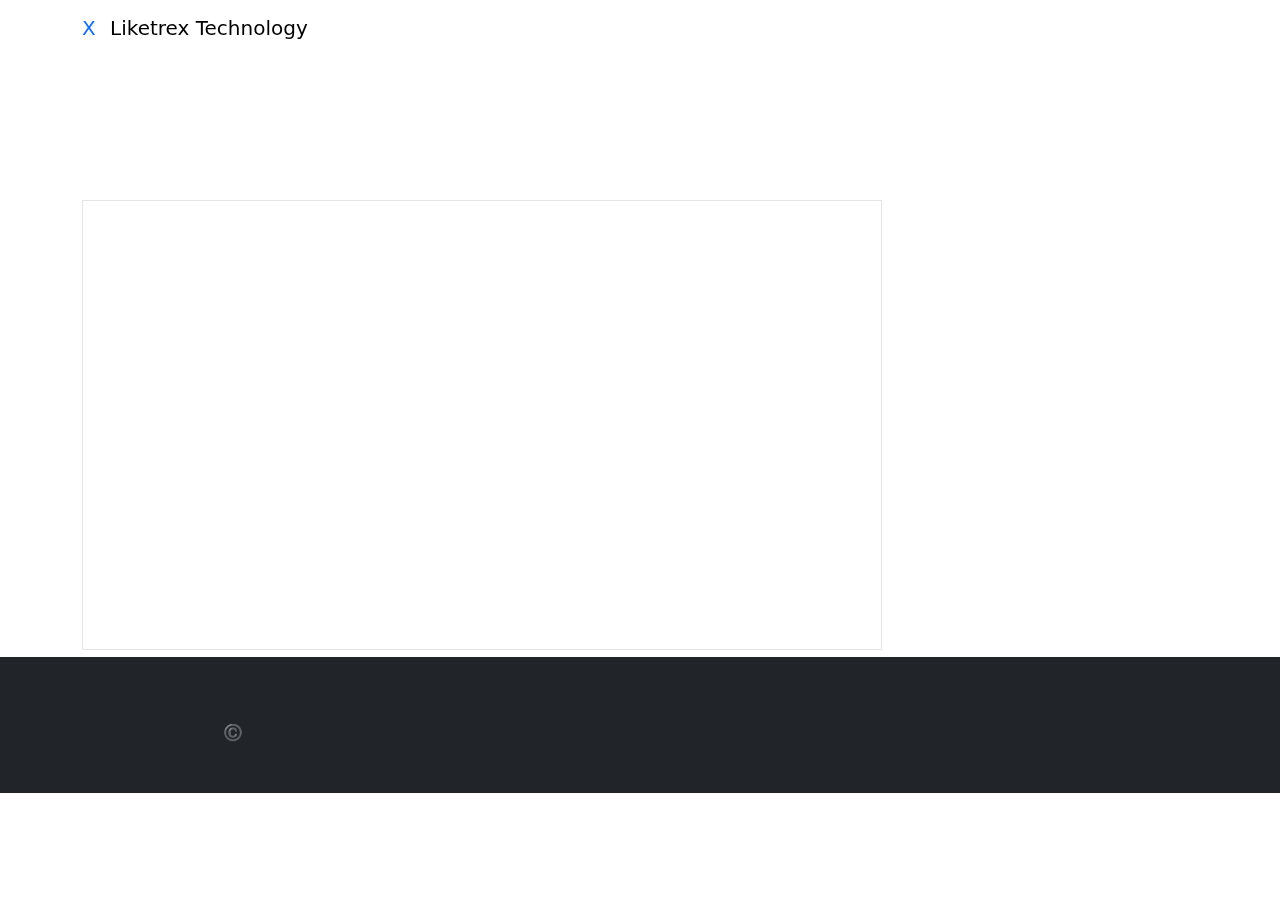
==== index.html @ d522cb22 "navbar update" ====
<!DOCTYPE html>
<html lang="en">
  <head>
    <meta charset="utf-8">
    <meta name="viewport" content="width=device-width, initial-scale=1">
    <title>Liketrex Technology</title>
    <meta name="keywords" content="website-design-development, website development, website design, corporate, services, creative agency, e-commerce , saas, product landing, software, web studio, creative">
    <meta name="author" content="Liketrex Technology">

    <meta property="og:site_name" content="liketrex.com" />
    <meta property="og:title" content="Liketrex Technology"/>
    <meta property="og:url" content="https://liketrex.com"/>
    <meta property="og:image" content="https://liketrex.com/assets/img/liketrex-logo.png" />
    <meta property="og:image:type" content="image/png" />
    <meta property="og:image:width" content="768" />
    <meta property="og:image:height" content="416" />
    <link rel="icon" type="image/png" href="https://liketrex.com/img/logo.png" />
    <link rel="apple-touch-icon" href="https://liketrex.com/img/apple-touch-icon.png" />
    <link rel="stylesheet" type="text/css" media="screen" href="https://liketrex.com/css/styles.css" />    

    <!-- Favicon and Touch Icons-->
    <link rel="icon" type="image/png" href="https://liketrex.com/assets/favicon/favicon.png">
    <link rel="apple-touch-icon" href="https://liketrex.com/assets/favicon/favicon.png">
    <link rel="manifest" href="https://liketrex.com/assets/favicon/site.webmanifest">
    <link rel="mask-icon" color="#6366f1" href="https://liketrex.com/assets/favicon/safari-pinned-tab.svg">
    <meta name="msapplication-TileColor" content="#080032">
    <meta name="msapplication-config" content="https://liketrex.com/assets/favicon/browserconfig.xml">
    <meta name="theme-color" content="white">

  
    <!-- Import Google Font-->
    <link rel="preconnect" href="https://fonts.googleapis.com">
    <link rel="preconnect" href="https://fonts.gstatic.com" crossorigin>
    <link href="https://fonts.googleapis.com/css2?family=Inter:wght@400;500;600;700&amp;display=swap" rel="stylesheet" id="google-font">

    <!-- Main Theme Styles + Bootstrap-->
    <link href="https://cdn.jsdelivr.net/npm/bootstrap@5.2.3/dist/css/bootstrap.min.css" rel="stylesheet">
    <link rel="stylesheet" media="screen" href="https://liketrex.com/assets/css/theme.min.css">
    <!-- Customizer generated styles-->
    <style id="customizer-styles">

    :root
    {
      --ar-primary:#a100ff;
      --ar-primary-rgb:161,0,255;
      --ar-link-color:#a100ff;
      --ar-link-hover-color:#8800e6;
      --ar-warning:#edcb50;
      --ar-warning-rgb:#edcb50;
      --ar-warning-rgb:237,203,80;
      --ar-info:#3f7fca;
      --ar-info-rgb:#3f7fca;
      --ar-info-rgb:63,127,202;
      --ar-success:#3fca90;
      --ar-success-rgb:#3fca90;
      --ar-success-rgb:63,202,144;
      --ar-danger:#ed5050;
      --ar-danger-rgb:#ed5050;
      --ar-danger-rgb:237,80,80;
      --ar-body-font-family:'Inter',sans-serif;
      --ar-root-font-size:1rem;
      --ar-border-width:1px;
      --ar-border-radius:1rem;
      --ar-border-radius-sm:calc(var(--ar-border-radius)*.75);--ar-link-color:#a100ff;
      --ar-link-hover-color:#8800e6;
    }  
    .btn-primary
    {
      --ar-btn-bg:#a100ff;
      --ar-btn-border-color:#a100ff;
      --ar-btn-hover-bg:#8800e6;
      --ar-btn-hover-border-color:#8800e6;
      --ar-btn-active-bg:#8800e6;
      --ar-btn-active-border-color:#8800e6;
      --ar-btn-disabled-bg:#a100ff;
      --ar-btn-disabled-border-color:#a100ff;
    }

    .btn-warning
    {
      --ar-btn-bg:#edcb50;
      --ar-btn-border-color:#edcb50;
      --ar-btn-hover-bg:#d4b237;
      --ar-btn-hover-border-color:#d4b237;
      --ar-btn-active-bg:#d4b237;
      --ar-btn-active-border-color:#d4b237;
      --ar-btn-disabled-bg:#edcb50;
      --ar-btn-disabled-border-color:#edcb50;
    }
    .btn-info
    {
      --ar-btn-bg:#3f7fca;
      --ar-btn-border-color:#3f7fca;
      --ar-btn-hover-bg:#2666b1;
      --ar-btn-hover-border-color:#2666b1;
      --ar-btn-active-bg:#2666b1;
      --ar-btn-active-border-color:#2666b1;
      --ar-btn-disabled-bg:#3f7fca;
      --ar-btn-disabled-border-color:#3f7fca;
    }
    .btn-success
    {
      --ar-btn-bg:#3fca90;
      --ar-btn-border-color:#3fca90;
      --ar-btn-hover-bg:#26b177;
      --ar-btn-hover-border-color:#26b177;
      --ar-btn-active-bg:#26b177;
      --ar-btn-active-border-color:#26b177;
      --ar-btn-disabled-bg:#3fca90;
      --ar-btn-disabled-border-color:#3fca90;
    }


    .btn-danger
    {
      --ar-btn-bg:#ed5050;
      --ar-btn-border-color:#ed5050;
      --ar-btn-hover-bg:#d43737;
      --ar-btn-hover-border-color:#d43737;
      --ar-btn-active-bg:#d43737;
      --ar-btn-active-border-color:#d43737;
      --ar-btn-disabled-bg:#ed5050;
      --ar-btn-disabled-border-color:#ed5050;
    }
    .btn-outline-primary
    {
      --ar-btn-color:#a100ff;
      --ar-btn-border-color:#a100ff;
      --ar-btn-hover-bg:#a100ff;
      --ar-btn-hover-border-color:#a100ff;
      --ar-btn-active-bg:#a100ff;
      --ar-btn-active-border-color:#a100ff;
      --ar-btn-disabled-color:#a100ff;
      --ar-btn-disabled-border-color:#a100ff;
    }
    .btn-outline-warning
    {
      --ar-btn-color:#edcb50;
      --ar-btn-border-color:#edcb50;
      --ar-btn-hover-bg:#edcb50;
      --ar-btn-hover-border-color:#edcb50;
      --ar-btn-active-bg:#edcb50;
      --ar-btn-active-border-color:#edcb50;
      --ar-btn-disabled-color:#edcb50;
      --ar-btn-disabled-border-color:#edcb50;
    }
    .btn-outline-info
    {
      --ar-btn-color:#3f7fca;
      --ar-btn-border-color:#3f7fca;
      --ar-btn-hover-bg:#3f7fca;
      --ar-btn-hover-border-color:#3f7fca;
      --ar-btn-active-bg:#3f7fca;
      --ar-btn-active-border-color:#3f7fca;
      --ar-btn-disabled-color:#3f7fca;
      --ar-btn-disabled-border-color:#3f7fca;
    }
    .btn-outline-success
    {
      --ar-btn-color:#3fca90;
      --ar-btn-border-color:#3fca90;
      --ar-btn-hover-bg:#3fca90;
      --ar-btn-hover-border-color:#3fca90;
      --ar-btn-active-bg:#3fca90;
      --ar-btn-active-border-color:#3fca90;
      --ar-btn-disabled-color:#3fca90;
      --ar-btn-disabled-border-color:#3fca90;
    }

    .btn-outline-danger
    {
      --ar-btn-color:#ed5050;
      --ar-btn-border-color:#ed5050;
      --ar-btn-hover-bg:#ed5050;
      --ar-btn-hover-border-color:#ed5050;
      --ar-btn-active-bg:#ed5050;
      --ar-btn-active-border-color:#ed5050;
      --ar-btn-disabled-color:#ed5050;
      --ar-btn-disabled-border-color:#ed5050;
    }
    </style>

  </head>
  <!-- Body-->
  <body>

    <!-- Page wrapper-->
    <main class="page-wrapper">

      <div class="dark-mode">
        <header class="navbar navbar-expand-lg fixed-top">
          <div class="container">
            <a class="navbar-brand pe-sm-3" href="index.html">
                <span class="text-primary flex-shrink-0 me-2">X</span>
                Liketrex Technology
            </a>
          </div>
        </header>
      </div>      
      
      <!-- Page content-->

      <div class="container py5 mt5" style="margin-top: 200px;">
        <iframe style="border: 1px solid rgba(0, 0, 0, 0.1);" width="800" height="450" src="https://www.figma.com/embed?embed_host=share&url=https%3A%2F%2Fwww.figma.com%2Ffile%2FRNbE9apetJg0AbYhZcKrbW%2FMAGO-International-Exim-(1.1.0)%3Fnode-id%3D3455%253A1838%26t%3D2bCQvGOQ6f0reX3l-1" allowfullscreen>
        </iframe>
      </div>





    </main>

    <!-- Footer-->
    <footer class="footer bg-dark position-relative py-4 py-md-5">
      <div class="d-none d-dark-mode-block position-absolute top-0 start-0 w-100 h-100" style="background-color: rgba(255,255,255, .02);"></div>
        <p class="fs-sm pt-3 pb-2 pb-lg-0 mb-0">
            <span class="opacity-70">&copy; 2022 All rights reserved. ©️ </span>
            <a class="nav-link d-inline fw-normal p-0" href="https://liketrex.com/" target="_blank" rel="noopener">
                Liketrex Technology
            </a>
        </p>
      </div>
    </footer>


    <!-- <script src="https://cdn.jsdelivr.net/npm/bootstrap@5.2.3/dist/js/bootstrap.bundle.min.js"></script> -->
    <script src="https://liketrex.com/assets/vendor/bootstrap/dist/js/bootstrap.bundle.min.js"></script>

    <!-- Main theme script-->
    <script src="https://liketrex.com/assets/js/theme.min.js"></script>
  </body>
</html>
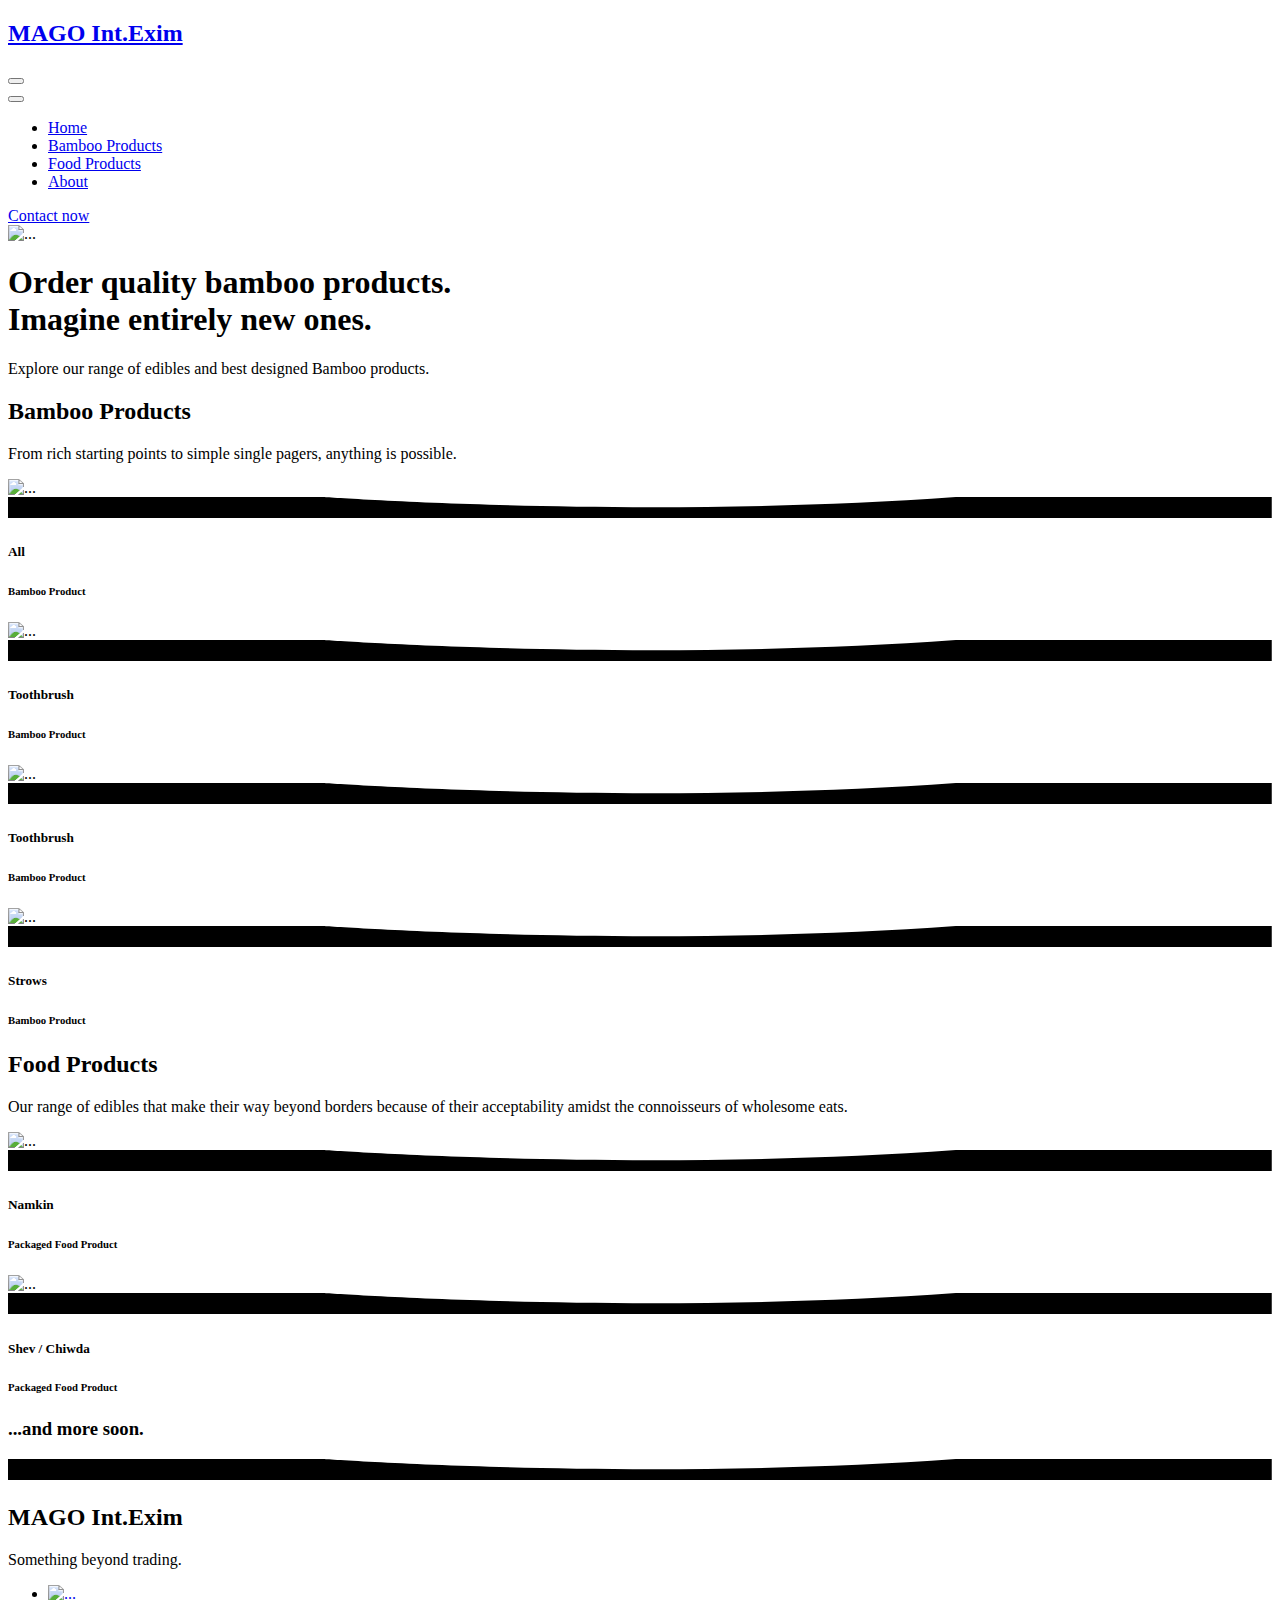
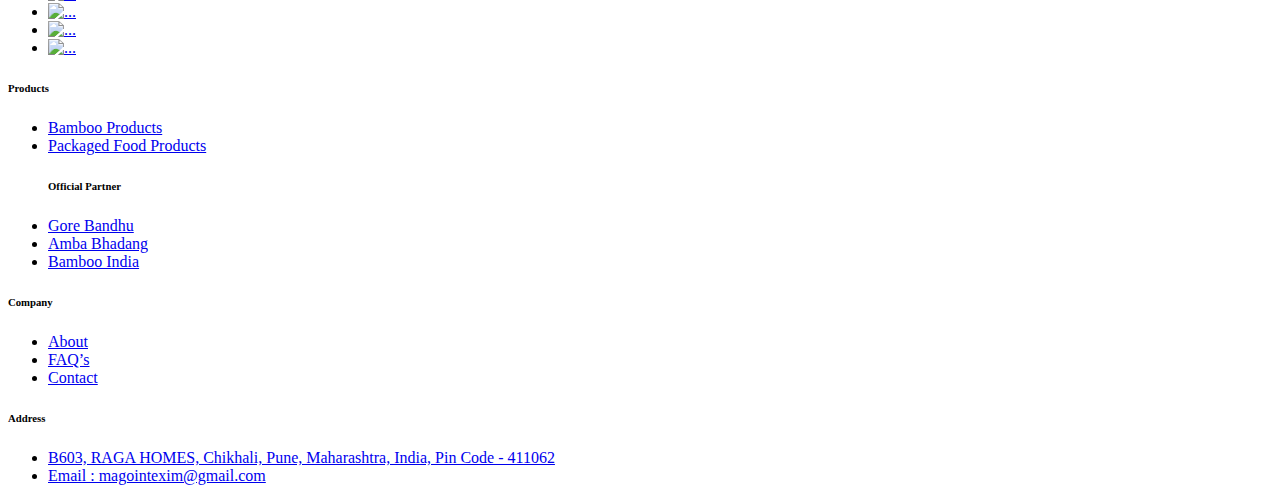
==== commit 4f7993f8: "index update" ====
--- a/index.html
+++ b/index.html
@@ -1,234 +1,337 @@
-
-<!DOCTYPE html>
+<!doctype html>
 <html lang="en">
-  <head>
-    <meta charset="utf-8">
-    <meta name="viewport" content="width=device-width, initial-scale=1">
-    <title>Liketrex Technology</title>
-    <meta name="keywords" content="website-design-development, website development, website design, corporate, services, creative agency, e-commerce , saas, product landing, software, web studio, creative">
-    <meta name="author" content="Liketrex Technology">
-
-    <meta property="og:site_name" content="liketrex.com" />
-    <meta property="og:title" content="Liketrex Technology"/>
-    <meta property="og:url" content="https://liketrex.com"/>
-    <meta property="og:image" content="https://liketrex.com/assets/img/liketrex-logo.png" />
-    <meta property="og:image:type" content="image/png" />
-    <meta property="og:image:width" content="768" />
-    <meta property="og:image:height" content="416" />
-    <link rel="icon" type="image/png" href="https://liketrex.com/img/logo.png" />
-    <link rel="apple-touch-icon" href="https://liketrex.com/img/apple-touch-icon.png" />
-    <link rel="stylesheet" type="text/css" media="screen" href="https://liketrex.com/css/styles.css" />    
-
-    <!-- Favicon and Touch Icons-->
-    <link rel="icon" type="image/png" href="https://liketrex.com/assets/favicon/favicon.png">
-    <link rel="apple-touch-icon" href="https://liketrex.com/assets/favicon/favicon.png">
-    <link rel="manifest" href="https://liketrex.com/assets/favicon/site.webmanifest">
-    <link rel="mask-icon" color="#6366f1" href="https://liketrex.com/assets/favicon/safari-pinned-tab.svg">
-    <meta name="msapplication-TileColor" content="#080032">
-    <meta name="msapplication-config" content="https://liketrex.com/assets/favicon/browserconfig.xml">
-    <meta name="theme-color" content="white">
-
-  
-    <!-- Import Google Font-->
-    <link rel="preconnect" href="https://fonts.googleapis.com">
-    <link rel="preconnect" href="https://fonts.gstatic.com" crossorigin>
-    <link href="https://fonts.googleapis.com/css2?family=Inter:wght@400;500;600;700&amp;display=swap" rel="stylesheet" id="google-font">
-
-    <!-- Main Theme Styles + Bootstrap-->
-    <link href="https://cdn.jsdelivr.net/npm/bootstrap@5.2.3/dist/css/bootstrap.min.css" rel="stylesheet">
-    <link rel="stylesheet" media="screen" href="https://liketrex.com/assets/css/theme.min.css">
-    <!-- Customizer generated styles-->
-    <style id="customizer-styles">
-
-    :root
-    {
-      --ar-primary:#a100ff;
-      --ar-primary-rgb:161,0,255;
-      --ar-link-color:#a100ff;
-      --ar-link-hover-color:#8800e6;
-      --ar-warning:#edcb50;
-      --ar-warning-rgb:#edcb50;
-      --ar-warning-rgb:237,203,80;
-      --ar-info:#3f7fca;
-      --ar-info-rgb:#3f7fca;
-      --ar-info-rgb:63,127,202;
-      --ar-success:#3fca90;
-      --ar-success-rgb:#3fca90;
-      --ar-success-rgb:63,202,144;
-      --ar-danger:#ed5050;
-      --ar-danger-rgb:#ed5050;
-      --ar-danger-rgb:237,80,80;
-      --ar-body-font-family:'Inter',sans-serif;
-      --ar-root-font-size:1rem;
-      --ar-border-width:1px;
-      --ar-border-radius:1rem;
-      --ar-border-radius-sm:calc(var(--ar-border-radius)*.75);--ar-link-color:#a100ff;
-      --ar-link-hover-color:#8800e6;
-    }  
-    .btn-primary
-    {
-      --ar-btn-bg:#a100ff;
-      --ar-btn-border-color:#a100ff;
-      --ar-btn-hover-bg:#8800e6;
-      --ar-btn-hover-border-color:#8800e6;
-      --ar-btn-active-bg:#8800e6;
-      --ar-btn-active-border-color:#8800e6;
-      --ar-btn-disabled-bg:#a100ff;
-      --ar-btn-disabled-border-color:#a100ff;
-    }
-
-    .btn-warning
-    {
-      --ar-btn-bg:#edcb50;
-      --ar-btn-border-color:#edcb50;
-      --ar-btn-hover-bg:#d4b237;
-      --ar-btn-hover-border-color:#d4b237;
-      --ar-btn-active-bg:#d4b237;
-      --ar-btn-active-border-color:#d4b237;
-      --ar-btn-disabled-bg:#edcb50;
-      --ar-btn-disabled-border-color:#edcb50;
-    }
-    .btn-info
-    {
-      --ar-btn-bg:#3f7fca;
-      --ar-btn-border-color:#3f7fca;
-      --ar-btn-hover-bg:#2666b1;
-      --ar-btn-hover-border-color:#2666b1;
-      --ar-btn-active-bg:#2666b1;
-      --ar-btn-active-border-color:#2666b1;
-      --ar-btn-disabled-bg:#3f7fca;
-      --ar-btn-disabled-border-color:#3f7fca;
-    }
-    .btn-success
-    {
-      --ar-btn-bg:#3fca90;
-      --ar-btn-border-color:#3fca90;
-      --ar-btn-hover-bg:#26b177;
-      --ar-btn-hover-border-color:#26b177;
-      --ar-btn-active-bg:#26b177;
-      --ar-btn-active-border-color:#26b177;
-      --ar-btn-disabled-bg:#3fca90;
-      --ar-btn-disabled-border-color:#3fca90;
-    }
-
-
-    .btn-danger
-    {
-      --ar-btn-bg:#ed5050;
-      --ar-btn-border-color:#ed5050;
-      --ar-btn-hover-bg:#d43737;
-      --ar-btn-hover-border-color:#d43737;
-      --ar-btn-active-bg:#d43737;
-      --ar-btn-active-border-color:#d43737;
-      --ar-btn-disabled-bg:#ed5050;
-      --ar-btn-disabled-border-color:#ed5050;
-    }
-    .btn-outline-primary
-    {
-      --ar-btn-color:#a100ff;
-      --ar-btn-border-color:#a100ff;
-      --ar-btn-hover-bg:#a100ff;
-      --ar-btn-hover-border-color:#a100ff;
-      --ar-btn-active-bg:#a100ff;
-      --ar-btn-active-border-color:#a100ff;
-      --ar-btn-disabled-color:#a100ff;
-      --ar-btn-disabled-border-color:#a100ff;
-    }
-    .btn-outline-warning
-    {
-      --ar-btn-color:#edcb50;
-      --ar-btn-border-color:#edcb50;
-      --ar-btn-hover-bg:#edcb50;
-      --ar-btn-hover-border-color:#edcb50;
-      --ar-btn-active-bg:#edcb50;
-      --ar-btn-active-border-color:#edcb50;
-      --ar-btn-disabled-color:#edcb50;
-      --ar-btn-disabled-border-color:#edcb50;
-    }
-    .btn-outline-info
-    {
-      --ar-btn-color:#3f7fca;
-      --ar-btn-border-color:#3f7fca;
-      --ar-btn-hover-bg:#3f7fca;
-      --ar-btn-hover-border-color:#3f7fca;
-      --ar-btn-active-bg:#3f7fca;
-      --ar-btn-active-border-color:#3f7fca;
-      --ar-btn-disabled-color:#3f7fca;
-      --ar-btn-disabled-border-color:#3f7fca;
-    }
-    .btn-outline-success
-    {
-      --ar-btn-color:#3fca90;
-      --ar-btn-border-color:#3fca90;
-      --ar-btn-hover-bg:#3fca90;
-      --ar-btn-hover-border-color:#3fca90;
-      --ar-btn-active-bg:#3fca90;
-      --ar-btn-active-border-color:#3fca90;
-      --ar-btn-disabled-color:#3fca90;
-      --ar-btn-disabled-border-color:#3fca90;
-    }
-
-    .btn-outline-danger
-    {
-      --ar-btn-color:#ed5050;
-      --ar-btn-border-color:#ed5050;
-      --ar-btn-hover-bg:#ed5050;
-      --ar-btn-hover-border-color:#ed5050;
-      --ar-btn-active-bg:#ed5050;
-      --ar-btn-active-border-color:#ed5050;
-      --ar-btn-disabled-color:#ed5050;
-      --ar-btn-disabled-border-color:#ed5050;
-    }
-    </style>
-
+<head>
+    <meta charset="utf-8" />
+    <meta name="viewport" content="width=device-width, initial-scale=1" />
+    <link rel="shortcut icon" href="assets/favicon/favicon.ico" type="image/x-icon" />
+    <link rel="stylesheet" href="../api.mapbox.com/mapbox-gl-js/v0.53.0/mapbox-gl.css" />
+    <link rel="stylesheet" href="assets/css/libs.bundle.css" />
+    <link rel="stylesheet" href="assets/css/theme.bundle.css" />
+    <title>MAGO International Exim</title>
   </head>
-  <!-- Body-->
   <body>
 
-    <!-- Page wrapper-->
-    <main class="page-wrapper">
-
-      <div class="dark-mode">
-        <header class="navbar navbar-expand-lg fixed-top">
-          <div class="container">
-            <a class="navbar-brand pe-sm-3" href="index.html">
-                <span class="text-primary flex-shrink-0 me-2">X</span>
-                Liketrex Technology
-            </a>
-          </div>
-        </header>
-      </div>      
-      
-      <!-- Page content-->
-
-      <div class="container py5 mt5" style="margin-top: 200px;">
-        <iframe style="border: 1px solid rgba(0, 0, 0, 0.1);" width="800" height="450" src="https://www.figma.com/embed?embed_host=share&url=https%3A%2F%2Fwww.figma.com%2Ffile%2FRNbE9apetJg0AbYhZcKrbW%2FMAGO-International-Exim-(1.1.0)%3Fnode-id%3D3455%253A1838%26t%3D2bCQvGOQ6f0reX3l-1" allowfullscreen>
-        </iframe>
+    <nav class="navbar navbar-expand-lg navbar-light bg-white border-bottom">
+      <div class="container-fluid">
+        <a class="navbar-brand" href="index-2.html">
+          <!-- <img src="assets/img/brand.svg" class="navbar-brand-img" alt="..."> -->
+          <h2 class="text-primary fw-bolder">MAGO Int.Exim</h2>
+        </a>
+        <button class="navbar-toggler" type="button" data-bs-toggle="collapse" data-bs-target="#navbarCollapse" aria-controls="navbarCollapse" aria-expanded="false" aria-label="Toggle navigation">
+          <span class="navbar-toggler-icon"></span>
+        </button>
+        <div class="collapse navbar-collapse" id="navbarCollapse">
+          <button class="navbar-toggler" type="button" data-bs-toggle="collapse" data-bs-target="#navbarCollapse" aria-controls="navbarCollapse" aria-expanded="false" aria-label="Toggle navigation">
+            <i class="fe fe-x"></i>
+          </button>
+          <ul class="navbar-nav ms-auto">
+            <li class="nav-item dropdown">
+              <a class="nav-link dropdown-toggle" id="navbarLandings" data-bs-toggle="dropdown" href="#" aria-haspopup="true" aria-expanded="false">
+                Home
+              </a>
+            </li>
+            <li class="nav-item dropdown">
+              <a class="nav-link dropdown-toggle" id="navbarPages" data-bs-toggle="dropdown" href="#" aria-haspopup="true" aria-expanded="false">
+                Bamboo Products
+              </a>
+            </li>
+            <li class="nav-item dropdown">
+              <a class="nav-link dropdown-toggle" id="navbarAccount" data-bs-toggle="dropdown" href="#" aria-haspopup="true" aria-expanded="false">
+                Food Products
+              </a>
+            </li>
+            <li class="nav-item dropdown">
+              <a class="nav-link dropdown-toggle" id="navbarDocumentation" data-bs-toggle="dropdown" href="/about.html" aria-haspopup="true" aria-expanded="false">
+                About
+              </a>
+            </li>
+          </ul>
+          <a class="navbar-btn btn btn-sm btn-primary lift ms-auto" href="#" target="_blank">
+            Contact now
+          </a>
+        </div>
       </div>
-
-
-
-
-
-    </main>
-
-    <!-- Footer-->
-    <footer class="footer bg-dark position-relative py-4 py-md-5">
-      <div class="d-none d-dark-mode-block position-absolute top-0 start-0 w-100 h-100" style="background-color: rgba(255,255,255, .02);"></div>
-        <p class="fs-sm pt-3 pb-2 pb-lg-0 mb-0">
-            <span class="opacity-70">&copy; 2022 All rights reserved. ©️ </span>
-            <a class="nav-link d-inline fw-normal p-0" href="https://liketrex.com/" target="_blank" rel="noopener">
-                Liketrex Technology
-            </a>
-        </p>
+    </nav>
+
+    <!-- WELCOME -->
+    <section class="pt-4 pt-md-11">
+      <div class="container">
+        <div class="row align-items-center">
+          <div class="col-12 col-md-5 order-md-2">
+            <img src="assets/img/eco-friendly.jpg" class="img-fluid mb-6 mb-md-0" alt="...">
+          </div>
+          <div class="col-12 col-md-7 order-md-1">
+            <h1 class="display-4">
+              Order quality bamboo products. <br>
+              <span class="text-primary">Imagine entirely new ones.</span>
+            </h1>
+            <p class="lead text-muted mb-0">
+              Explore our range of edibles and best designed Bamboo products.
+            </p>
+          </div>
+        </div> <!-- / .row -->
+      </div> <!-- / .container -->
+    </section>
+
+    <!-- LANDING PAGES -->
+    <section class="pt-8 pt-md-11">
+      <div class="container">
+        <div class="row">
+          <div class="col-12">
+            <h2 class="mb-1">
+              Bamboo Products
+            </h2>
+            <p class="fs-lg text-muted mb-6 mb-md-8">
+              From rich starting points to simple single pagers, anything is possible.
+            </p>
+          </div>
+        </div>
+
+        <div class="row">
+          <div class="col-12 col-md-6">
+            <div class="card shadow-light-lg lift lift-lg">
+              <img src="assets/img/all-bamboo-products.jpg" alt="..." class="card-img-top">
+              <!-- Shape -->
+              <div class="position-relative">
+                <div class="shape shape-bottom shape-fluid-x text-white">
+                  <svg viewBox="0 0 2880 48" fill="none"><path d="M0 48h2880V0h-720C1442.5 52 720 0 720 0H0v48z" fill="currentColor"/></svg>                
+                </div>
+              </div>
+              <div class="card-body">
+                <h5 class="mb-0 me-auto">All</h5>
+                <h6 class="text-uppercase me-2 mb-0">Bamboo Product</h6>
+              </div>
+            </div>
+          </div>
+          <div class="col-12 col-md-6">
+            <div class="card shadow-light-lg lift lift-lg">
+              <img src="assets/img/toothbrush-1.jpg" alt="..." class="card-img-top">
+              <!-- Shape -->
+              <div class="position-relative">
+                <div class="shape shape-bottom shape-fluid-x text-white">
+                  <svg viewBox="0 0 2880 48" fill="none"><path d="M0 48h2880V0h-720C1442.5 52 720 0 720 0H0v48z" fill="currentColor"/></svg>                
+                </div>
+              </div>
+              <div class="card-body">
+                <h5 class="mb-0 me-auto">Toothbrush</h5>
+                <h6 class="text-uppercase me-2 mb-0">Bamboo Product</h6>
+              </div>
+            </div>
+          </div>
+          <div class="col-12 col-md-6">
+            <div class="card shadow-light-lg lift lift-lg">
+              <img src="assets/img/toothbrush-2.jpg" alt="..." class="card-img-top">
+              <!-- Shape -->
+              <div class="position-relative">
+                <div class="shape shape-bottom shape-fluid-x text-white">
+                  <svg viewBox="0 0 2880 48" fill="none"><path d="M0 48h2880V0h-720C1442.5 52 720 0 720 0H0v48z" fill="currentColor"/></svg>                
+                </div>
+              </div>
+              <div class="card-body">
+                <h5 class="mb-0 me-auto">Toothbrush</h5>
+                <h6 class="text-uppercase me-2 mb-0">Bamboo Product</h6>
+              </div>
+            </div>
+          </div>
+          <div class="col-12 col-md-6">
+            <div class="card shadow-light-lg lift lift-lg">
+              <img src="assets/img/straw.jpg" alt="..." class="card-img-top">
+              <!-- Shape -->
+              <div class="position-relative">
+                <div class="shape shape-bottom shape-fluid-x text-white">
+                  <svg viewBox="0 0 2880 48" fill="none"><path d="M0 48h2880V0h-720C1442.5 52 720 0 720 0H0v48z" fill="currentColor"/></svg>                
+                </div>
+              </div>
+              <div class="card-body">
+                <h5 class="mb-0 me-auto">Strows</h5>
+                <h6 class="text-uppercase me-2 mb-0">Bamboo Product</h6>
+              </div>
+            </div>
+          </div>
+        </div>
+    </section>
+
+    <!-- Food Products -->
+    <section class="pt-8 pt-md-11">
+      <div class="container">
+        <div class="row">
+          <div class="col-12">
+            <h2 class="mb-1">
+              Food Products
+            </h2>
+            <p class="fs-lg text-muted mb-6 mb-md-8">
+              Our range of edibles that make their way beyond borders because of their acceptability amidst the connoisseurs of wholesome eats.
+            </p>
+          </div>
+        </div>
+        <div class="row">
+          <div class="col-12 col-md-6">
+            <div class="card shadow-light-lg lift lift-lg">
+              <img src="assets/img/food-1.jpg" alt="..." class="card-img-top">
+              <!-- Shape -->
+              <div class="position-relative">
+                <div class="shape shape-bottom shape-fluid-x text-white">
+                  <svg viewBox="0 0 2880 48" fill="none"><path d="M0 48h2880V0h-720C1442.5 52 720 0 720 0H0v48z" fill="currentColor"/></svg>                
+                </div>
+              </div>
+              <div class="card-body">
+                <h5 class="mb-0 me-auto">Namkin</h5>
+                <h6 class="text-uppercase me-2 mb-0">Packaged Food Product</h6>
+              </div>
+            </div>
+          </div>
+          <div class="col-12 col-md-6">
+            <div class="card shadow-light-lg lift lift-lg">
+              <img src="assets/img/food-2.jpg" alt="..." class="card-img-top">
+              <!-- Shape -->
+              <div class="position-relative">
+                <div class="shape shape-bottom shape-fluid-x text-white">
+                  <svg viewBox="0 0 2880 48" fill="none"><path d="M0 48h2880V0h-720C1442.5 52 720 0 720 0H0v48z" fill="currentColor"/></svg>                
+                </div>
+              </div>
+              <div class="card-body">
+                <h5 class="mb-0 me-auto">Shev / Chiwda</h5>
+                <h6 class="text-uppercase me-2 mb-0">Packaged Food Product</h6>
+              </div>
+            </div>
+          </div>
+        </div>
+      </div>
+    </section>
+
+
+    <!-- COMING SOON -->
+    <section class="pt-8 pt-md-11 pb-8 pb-md-14">
+      <div class="container">
+        <div class="row justify-content-center">
+          <div class="col-12 col-md-10 col-lg-9 col-xl-8 text-center">
+            <h3>
+              ...and more soon.
+            </h3>
+          </div>
+        </div> <!-- / .row -->
+      </div> <!-- / .container -->
+    </section>
+
+    <!-- CURVE -->
+    <div class="position-relative">
+      <div class="shape shape-bottom shape-fluid-x text-dark">
+        <svg viewBox="0 0 2880 48" fill="none" xmlns="http://www.w3.org/2000/svg"><path d="M0 48h2880V0h-720C1442.5 52 720 0 720 0H0v48z" fill="currentColor"/></svg>      </div>
+    </div>
+
+    <!-- FOOTER -->
+    <footer class="py-8 py-md-11 bg-dark">
+      <div class="container">
+        <div class="row">
+          <div class="col-12 col-md-4 col-lg-3">
+            <!-- <img src="assets/img/brand.svg" alt="..." class="footer-brand img-fluid mb-2"> -->
+            <h2 class="text-primary fw-bolder">MAGO Int.Exim</h2>
+            <p class="text-gray-700 mb-2">
+              Something beyond trading.
+            </p>
+            <ul class="list-unstyled list-inline list-social mb-6 mb-md-0">
+              <li class="list-inline-item list-social-item me-3">
+                <a href="#!" class="text-decoration-none">
+                  <img src="assets/img/icons/social/instagram.svg" class="list-social-icon" alt="...">
+                </a>
+              </li>
+              <li class="list-inline-item list-social-item me-3">
+                <a href="#!" class="text-decoration-none">
+                  <img src="assets/img/icons/social/facebook.svg" class="list-social-icon" alt="...">
+                </a>
+              </li>
+              <li class="list-inline-item list-social-item me-3">
+                <a href="#!" class="text-decoration-none">
+                  <img src="assets/img/icons/social/twitter.svg" class="list-social-icon" alt="...">
+                </a>
+              </li>
+              <li class="list-inline-item list-social-item">
+                <a href="#!" class="text-decoration-none">
+                  <img src="assets/img/icons/social/pinterest.svg" class="list-social-icon" alt="...">
+                </a>
+              </li>
+            </ul>
+          </div>
+          <div class="col-6 col-md-4 col-lg-3">
+            <h6 class="fw-bold text-uppercase text-gray-700">
+              Products
+            </h6>
+            <ul class="list-unstyled text-muted mb-6 mb-md-8 mb-lg-0">
+              <li class="mb-3">
+                <a href="/bamboo-products.html" class="text-reset">
+                  Bamboo Products
+                </a>
+              </li>
+              <li class="mb-3">
+                <a href="/food-products.html" class="text-reset">
+                  Packaged Food Products
+                </a>
+              </li>
+              <h6 class="fw-bold text-uppercase text-gray-700">
+                Official Partner
+              </h6>
+              
+                <li class="mb-3">
+                  <a href="/about.html" class="text-reset">
+                    Gore Bandhu
+                  </a>
+                </li>
+                <li class="mb-3">
+                  <a href="/about.html" class="text-reset">
+                    Amba Bhadang
+                  </a>
+                </li>
+                <li class="mb-3">
+                  <a href="/about.html" class="text-reset">
+                    Bamboo India
+                  </a>
+                </li>
+            </ul>
+          </div>
+          <div class="col-6 col-md-4 offset-md-4 col-lg-2 offset-lg-0">
+            <h6 class="fw-bold text-uppercase text-gray-700">
+              Company
+            </h6>
+            <ul class="list-unstyled text-muted mb-0">
+              <li class="mb-3">
+                <a href="/about.html" class="text-reset">
+                  About
+                </a>
+              </li>
+              <li class="mb-3">
+                <a href="/help-center.html" class="text-reset">
+                  FAQ’s
+                </a>
+              </li>
+              <li class="mb-3">
+                <a href="/contact.html" class="text-reset">
+                  Contact
+                </a>
+              </li>
+            </ul>
+          </div>
+          <div class="col-6 col-md-4 col-lg-4">
+            <h6 class="fw-bold text-uppercase text-gray-700">
+              Address
+            </h6>
+            <ul class="list-unstyled text-muted mb-0">
+              <li class="mb-3">
+                <a href="#!" class="text-reset">
+                  B603, RAGA HOMES, Chikhali, Pune, Maharashtra, India, Pin Code - 411062
+                </a>
+              </li>
+              <li class="mb-3">
+                <a href="#!" class="text-reset">
+                  Email : magointexim@gmail.com
+                </a>
+              </li>
+            </ul>
+          </div>
+        </div>
       </div>
     </footer>
-
-
-    <!-- <script src="https://cdn.jsdelivr.net/npm/bootstrap@5.2.3/dist/js/bootstrap.bundle.min.js"></script> -->
-    <script src="https://liketrex.com/assets/vendor/bootstrap/dist/js/bootstrap.bundle.min.js"></script>
-
-    <!-- Main theme script-->
-    <script src="https://liketrex.com/assets/js/theme.min.js"></script>
+    <script src='../api.mapbox.com/mapbox-gl-js/v0.53.0/mapbox-gl.js'></script>
+    <script src="assets/js/vendor.bundle.js"></script>
+    <script src="assets/js/theme.bundle.js"></script>
   </body>
 </html>
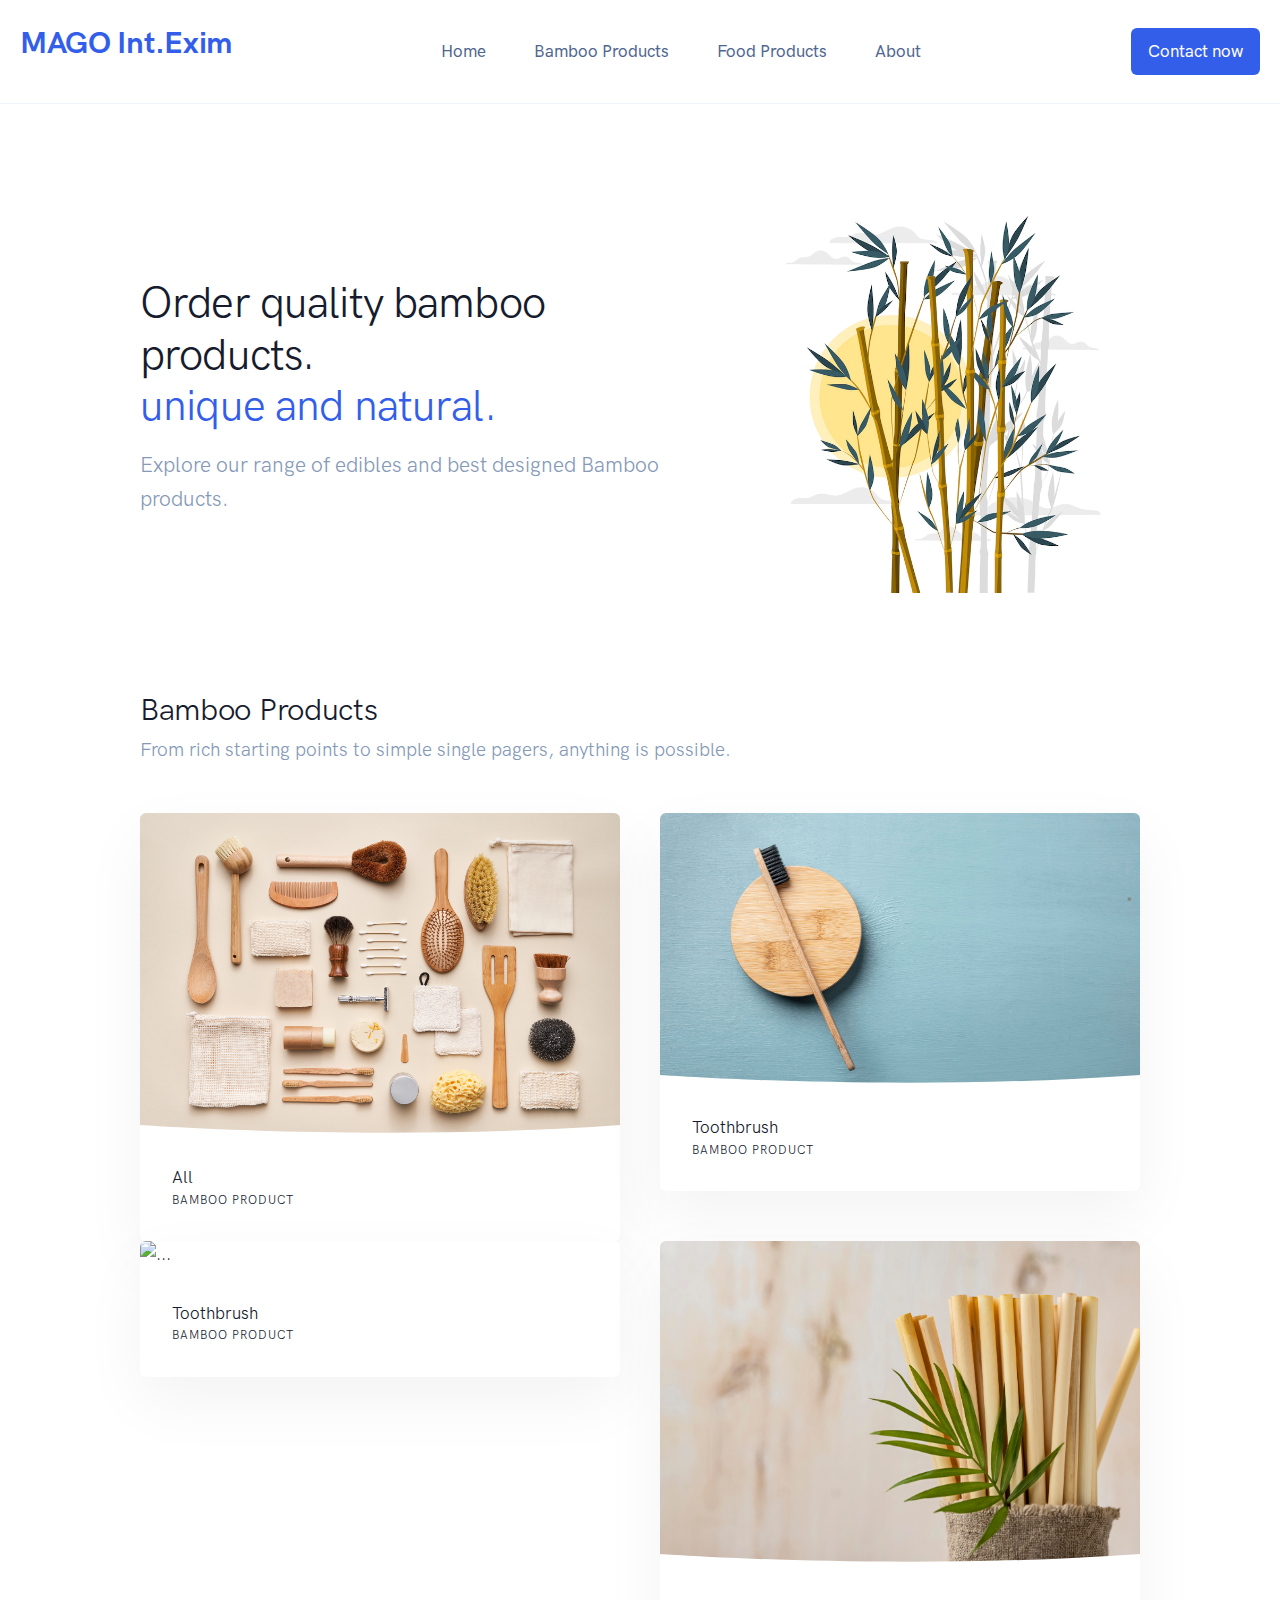
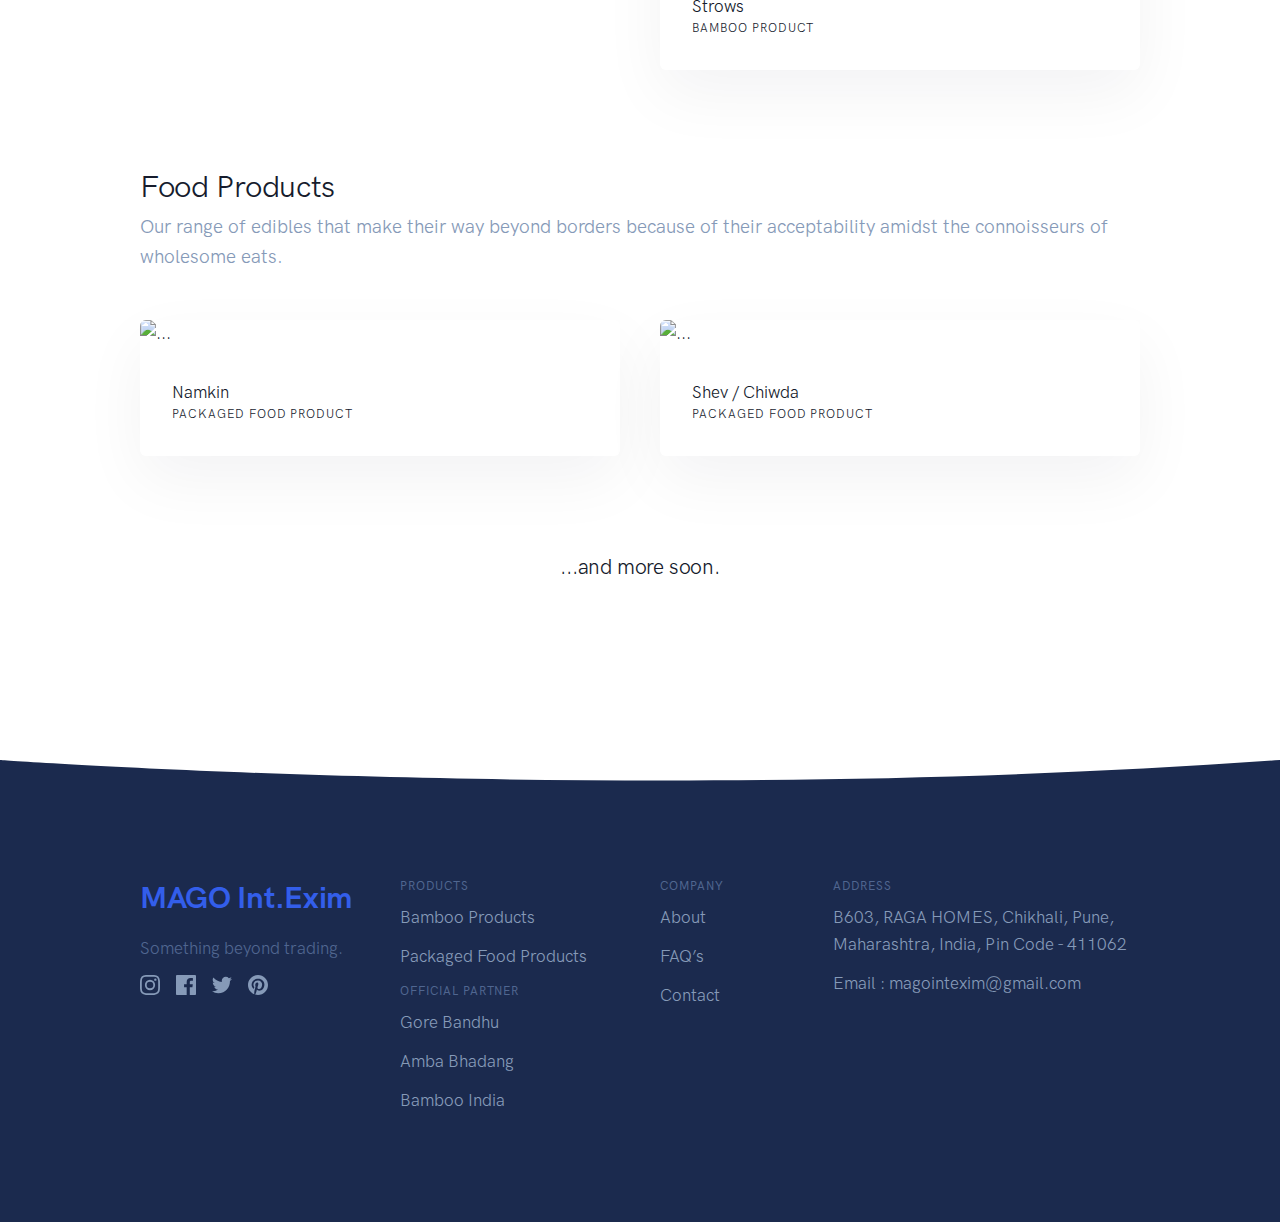
==== commit 37ba74d5: "update" ====
--- a/index.html
+++ b/index.html
@@ -63,7 +63,7 @@
           <div class="col-12 col-md-7 order-md-1">
             <h1 class="display-4">
               Order quality bamboo products. <br>
-              <span class="text-primary">Imagine entirely new ones.</span>
+              <span class="text-primary">unique and natural.</span>
             </h1>
             <p class="lead text-muted mb-0">
               Explore our range of edibles and best designed Bamboo products.
--- a/api.mapbox.com/mapbox-gl-js/v0.53.0/mapbox-gl.css
+++ b/api.mapbox.com/mapbox-gl-js/v0.53.0/mapbox-gl.css
@@ -0,0 +1,537 @@
+.mapboxgl-map {
+    font: 12px/20px 'Helvetica Neue', Arial, Helvetica, sans-serif;
+    overflow: hidden;
+    position: relative;
+    -webkit-tap-highlight-color: rgba(0, 0, 0, 0);
+}
+
+.mapboxgl-map:-webkit-full-screen {
+    width: 100%;
+    height: 100%;
+}
+
+.mapboxgl-canary {
+    background-color: salmon;
+}
+
+.mapboxgl-canvas-container.mapboxgl-interactive,
+.mapboxgl-ctrl-group > button.mapboxgl-ctrl-compass {
+    cursor: -webkit-grab;
+    cursor: -moz-grab;
+    cursor: grab;
+    -moz-user-select: none;
+    -webkit-user-select: none;
+    -ms-user-select: none;
+    user-select: none;
+}
+
+.mapboxgl-canvas-container.mapboxgl-interactive:active,
+.mapboxgl-ctrl-group > button.mapboxgl-ctrl-compass:active {
+    cursor: -webkit-grabbing;
+    cursor: -moz-grabbing;
+    cursor: grabbing;
+}
+
+.mapboxgl-canvas-container.mapboxgl-touch-zoom-rotate,
+.mapboxgl-canvas-container.mapboxgl-touch-zoom-rotate .mapboxgl-canvas {
+    touch-action: pan-x pan-y;
+}
+
+.mapboxgl-canvas-container.mapboxgl-touch-drag-pan,
+.mapboxgl-canvas-container.mapboxgl-touch-drag-pan .mapboxgl-canvas {
+    touch-action: pinch-zoom;
+}
+
+.mapboxgl-canvas-container.mapboxgl-touch-zoom-rotate.mapboxgl-touch-drag-pan,
+.mapboxgl-canvas-container.mapboxgl-touch-zoom-rotate.mapboxgl-touch-drag-pan .mapboxgl-canvas {
+    touch-action: none;
+}
+
+.mapboxgl-ctrl-top-left,
+.mapboxgl-ctrl-top-right,
+.mapboxgl-ctrl-bottom-left,
+.mapboxgl-ctrl-bottom-right { position: absolute; pointer-events: none; z-index: 2; }
+.mapboxgl-ctrl-top-left     { top: 0; left: 0; }
+.mapboxgl-ctrl-top-right    { top: 0; right: 0; }
+.mapboxgl-ctrl-bottom-left  { bottom: 0; left: 0; }
+.mapboxgl-ctrl-bottom-right { right: 0; bottom: 0; }
+
+.mapboxgl-ctrl { clear: both; pointer-events: auto; }
+.mapboxgl-ctrl-top-left .mapboxgl-ctrl     { margin: 10px 0 0 10px; float: left; }
+.mapboxgl-ctrl-top-right .mapboxgl-ctrl    { margin: 10px 10px 0 0; float: right; }
+.mapboxgl-ctrl-bottom-left .mapboxgl-ctrl  { margin: 0 0 10px 10px; float: left; }
+.mapboxgl-ctrl-bottom-right .mapboxgl-ctrl { margin: 0 10px 10px 0; float: right; }
+
+.mapboxgl-ctrl-group {
+    border-radius: 4px;
+    overflow: hidden;
+    background: #fff;
+}
+
+.mapboxgl-ctrl-group:not(:empty) {
+    -moz-box-shadow: 0 0 2px rgba(0, 0, 0, 0.1);
+    -webkit-box-shadow: 0 0 2px rgba(0, 0, 0, 0.1);
+    box-shadow: 0 0 0 2px rgba(0, 0, 0, 0.1);
+}
+
+.mapboxgl-ctrl-group > button {
+    width: 30px;
+    height: 30px;
+    display: block;
+    padding: 0;
+    outline: none;
+    border: 0;
+    box-sizing: border-box;
+    background-color: transparent;
+    cursor: pointer;
+}
+
+.mapboxgl-ctrl-group > button + button {
+    border-top: 1px solid #ddd;
+}
+
+/* https://bugzilla.mozilla.org/show_bug.cgi?id=140562 */
+.mapboxgl-ctrl > button::-moz-focus-inner {
+    border: 0;
+    padding: 0;
+}
+
+.mapboxgl-ctrl > button:hover {
+    background-color: rgba(0, 0, 0, 0.05);
+}
+
+.mapboxgl-ctrl-icon,
+.mapboxgl-ctrl-icon > .mapboxgl-ctrl-compass-arrow {
+    speak: none;
+    -webkit-font-smoothing: antialiased;
+    -moz-osx-font-smoothing: grayscale;
+}
+
+.mapboxgl-ctrl-icon {
+    padding: 5px;
+}
+
+.mapboxgl-ctrl-icon.mapboxgl-ctrl-zoom-out {
+    background-image: url("data:image/svg+xml;charset=utf-8,%3Csvg viewBox='0 0 20 20' xmlns='http://www.w3.org/2000/svg'%3E %3Cpath style='fill:%23333333;' d='m 7,9 c -0.554,0 -1,0.446 -1,1 0,0.554 0.446,1 1,1 l 6,0 c 0.554,0 1,-0.446 1,-1 0,-0.554 -0.446,-1 -1,-1 z'/%3E %3C/svg%3E");
+}
+
+.mapboxgl-ctrl-icon.mapboxgl-ctrl-zoom-in {
+    background-image: url("data:image/svg+xml;charset=utf-8,%3Csvg viewBox='0 0 20 20' xmlns='http://www.w3.org/2000/svg'%3E %3Cpath style='fill:%23333333;' d='M 10 6 C 9.446 6 9 6.4459904 9 7 L 9 9 L 7 9 C 6.446 9 6 9.446 6 10 C 6 10.554 6.446 11 7 11 L 9 11 L 9 13 C 9 13.55401 9.446 14 10 14 C 10.554 14 11 13.55401 11 13 L 11 11 L 13 11 C 13.554 11 14 10.554 14 10 C 14 9.446 13.554 9 13 9 L 11 9 L 11 7 C 11 6.4459904 10.554 6 10 6 z'/%3E %3C/svg%3E");
+}
+
+.mapboxgl-ctrl-icon.mapboxgl-ctrl-geolocate {
+    background-image: url("data:image/svg+xml;charset=utf-8,%3Csvg viewBox='0 0 20 20' xmlns='http://www.w3.org/2000/svg' fill='%23333'%3E %3Cpath d='M10 4C9 4 9 5 9 5L9 5.1A5 5 0 0 0 5.1 9L5 9C5 9 4 9 4 10 4 11 5 11 5 11L5.1 11A5 5 0 0 0 9 14.9L9 15C9 15 9 16 10 16 11 16 11 15 11 15L11 14.9A5 5 0 0 0 14.9 11L15 11C15 11 16 11 16 10 16 9 15 9 15 9L14.9 9A5 5 0 0 0 11 5.1L11 5C11 5 11 4 10 4zM10 6.5A3.5 3.5 0 0 1 13.5 10 3.5 3.5 0 0 1 10 13.5 3.5 3.5 0 0 1 6.5 10 3.5 3.5 0 0 1 10 6.5zM10 8.3A1.8 1.8 0 0 0 8.3 10 1.8 1.8 0 0 0 10 11.8 1.8 1.8 0 0 0 11.8 10 1.8 1.8 0 0 0 10 8.3z'/%3E %3C/svg%3E");
+}
+
+.mapboxgl-ctrl-icon.mapboxgl-ctrl-geolocate:disabled {
+    background-image: url("data:image/svg+xml;charset=utf-8,%3Csvg viewBox='0 0 20 20' xmlns='http://www.w3.org/2000/svg' fill='%23aaa'%3E %3Cpath d='M10 4C9 4 9 5 9 5L9 5.1A5 5 0 0 0 5.1 9L5 9C5 9 4 9 4 10 4 11 5 11 5 11L5.1 11A5 5 0 0 0 9 14.9L9 15C9 15 9 16 10 16 11 16 11 15 11 15L11 14.9A5 5 0 0 0 14.9 11L15 11C15 11 16 11 16 10 16 9 15 9 15 9L14.9 9A5 5 0 0 0 11 5.1L11 5C11 5 11 4 10 4zM10 6.5A3.5 3.5 0 0 1 13.5 10 3.5 3.5 0 0 1 10 13.5 3.5 3.5 0 0 1 6.5 10 3.5 3.5 0 0 1 10 6.5zM10 8.3A1.8 1.8 0 0 0 8.3 10 1.8 1.8 0 0 0 10 11.8 1.8 1.8 0 0 0 11.8 10 1.8 1.8 0 0 0 10 8.3z'/%3E %3C/svg%3E");
+}
+
+.mapboxgl-ctrl-icon.mapboxgl-ctrl-geolocate.mapboxgl-ctrl-geolocate-active {
+    background-image: url("data:image/svg+xml;charset=utf-8,%3Csvg viewBox='0 0 20 20' xmlns='http://www.w3.org/2000/svg' fill='%2333b5e5'%3E %3Cpath d='M10 4C9 4 9 5 9 5L9 5.1A5 5 0 0 0 5.1 9L5 9C5 9 4 9 4 10 4 11 5 11 5 11L5.1 11A5 5 0 0 0 9 14.9L9 15C9 15 9 16 10 16 11 16 11 15 11 15L11 14.9A5 5 0 0 0 14.9 11L15 11C15 11 16 11 16 10 16 9 15 9 15 9L14.9 9A5 5 0 0 0 11 5.1L11 5C11 5 11 4 10 4zM10 6.5A3.5 3.5 0 0 1 13.5 10 3.5 3.5 0 0 1 10 13.5 3.5 3.5 0 0 1 6.5 10 3.5 3.5 0 0 1 10 6.5zM10 8.3A1.8 1.8 0 0 0 8.3 10 1.8 1.8 0 0 0 10 11.8 1.8 1.8 0 0 0 11.8 10 1.8 1.8 0 0 0 10 8.3z'/%3E %3C/svg%3E");
+}
+
+.mapboxgl-ctrl-icon.mapboxgl-ctrl-geolocate.mapboxgl-ctrl-geolocate-active-error {
+    background-image: url("data:image/svg+xml;charset=utf-8,%3Csvg viewBox='0 0 20 20' xmlns='http://www.w3.org/2000/svg' fill='%23e58978'%3E %3Cpath d='M10 4C9 4 9 5 9 5L9 5.1A5 5 0 0 0 5.1 9L5 9C5 9 4 9 4 10 4 11 5 11 5 11L5.1 11A5 5 0 0 0 9 14.9L9 15C9 15 9 16 10 16 11 16 11 15 11 15L11 14.9A5 5 0 0 0 14.9 11L15 11C15 11 16 11 16 10 16 9 15 9 15 9L14.9 9A5 5 0 0 0 11 5.1L11 5C11 5 11 4 10 4zM10 6.5A3.5 3.5 0 0 1 13.5 10 3.5 3.5 0 0 1 10 13.5 3.5 3.5 0 0 1 6.5 10 3.5 3.5 0 0 1 10 6.5zM10 8.3A1.8 1.8 0 0 0 8.3 10 1.8 1.8 0 0 0 10 11.8 1.8 1.8 0 0 0 11.8 10 1.8 1.8 0 0 0 10 8.3z'/%3E %3C/svg%3E");
+}
+
+.mapboxgl-ctrl-icon.mapboxgl-ctrl-geolocate.mapboxgl-ctrl-geolocate-background {
+    background-image: url("data:image/svg+xml;charset=utf-8,%3Csvg viewBox='0 0 20 20' xmlns='http://www.w3.org/2000/svg' fill='%2333b5e5'%3E %3Cpath d='M 10,4 C 9,4 9,5 9,5 L 9,5.1 C 7.0357113,5.5006048 5.5006048,7.0357113 5.1,9 L 5,9 c 0,0 -1,0 -1,1 0,1 1,1 1,1 l 0.1,0 c 0.4006048,1.964289 1.9357113,3.499395 3.9,3.9 L 9,15 c 0,0 0,1 1,1 1,0 1,-1 1,-1 l 0,-0.1 c 1.964289,-0.400605 3.499395,-1.935711 3.9,-3.9 l 0.1,0 c 0,0 1,0 1,-1 C 16,9 15,9 15,9 L 14.9,9 C 14.499395,7.0357113 12.964289,5.5006048 11,5.1 L 11,5 c 0,0 0,-1 -1,-1 z m 0,2.5 c 1.932997,0 3.5,1.5670034 3.5,3.5 0,1.932997 -1.567003,3.5 -3.5,3.5 C 8.0670034,13.5 6.5,11.932997 6.5,10 6.5,8.0670034 8.0670034,6.5 10,6.5 Z'/%3E %3C/svg%3E");
+}
+
+.mapboxgl-ctrl-icon.mapboxgl-ctrl-geolocate.mapboxgl-ctrl-geolocate-background-error {
+    background-image: url("data:image/svg+xml;charset=utf-8,%3Csvg viewBox='0 0 20 20' xmlns='http://www.w3.org/2000/svg' fill='%23e54e33'%3E %3Cpath d='M 10,4 C 9,4 9,5 9,5 L 9,5.1 C 7.0357113,5.5006048 5.5006048,7.0357113 5.1,9 L 5,9 c 0,0 -1,0 -1,1 0,1 1,1 1,1 l 0.1,0 c 0.4006048,1.964289 1.9357113,3.499395 3.9,3.9 L 9,15 c 0,0 0,1 1,1 1,0 1,-1 1,-1 l 0,-0.1 c 1.964289,-0.400605 3.499395,-1.935711 3.9,-3.9 l 0.1,0 c 0,0 1,0 1,-1 C 16,9 15,9 15,9 L 14.9,9 C 14.499395,7.0357113 12.964289,5.5006048 11,5.1 L 11,5 c 0,0 0,-1 -1,-1 z m 0,2.5 c 1.932997,0 3.5,1.5670034 3.5,3.5 0,1.932997 -1.567003,3.5 -3.5,3.5 C 8.0670034,13.5 6.5,11.932997 6.5,10 6.5,8.0670034 8.0670034,6.5 10,6.5 Z'/%3E %3C/svg%3E");
+}
+
+.mapboxgl-ctrl-icon.mapboxgl-ctrl-geolocate.mapboxgl-ctrl-geolocate-waiting {
+    -webkit-animation: mapboxgl-spin 2s infinite linear;
+    -moz-animation: mapboxgl-spin 2s infinite linear;
+    -o-animation: mapboxgl-spin 2s infinite linear;
+    -ms-animation: mapboxgl-spin 2s infinite linear;
+    animation: mapboxgl-spin 2s infinite linear;
+}
+
+@-webkit-keyframes mapboxgl-spin {
+    0% { -webkit-transform: rotate(0deg); }
+    100% { -webkit-transform: rotate(360deg); }
+}
+
+@-moz-keyframes mapboxgl-spin {
+    0% { -moz-transform: rotate(0deg); }
+    100% { -moz-transform: rotate(360deg); }
+}
+
+@-o-keyframes mapboxgl-spin {
+    0% { -o-transform: rotate(0deg); }
+    100% { -o-transform: rotate(360deg); }
+}
+
+@-ms-keyframes mapboxgl-spin {
+    0% { -ms-transform: rotate(0deg); }
+    100% { -ms-transform: rotate(360deg); }
+}
+
+@keyframes mapboxgl-spin {
+    0% { transform: rotate(0deg); }
+    100% { transform: rotate(360deg); }
+}
+
+.mapboxgl-ctrl-icon.mapboxgl-ctrl-fullscreen {
+    background-image: url("data:image/svg+xml;charset=utf-8,%3Csvg viewBox='0 0 20 20' xmlns='http://www.w3.org/2000/svg'%3E %3Cpath d='M 5 4 C 4.5 4 4 4.5 4 5 L 4 6 L 4 9 L 4.5 9 L 5.7773438 7.296875 C 6.7771319 8.0602131 7.835765 8.9565728 8.890625 10 C 7.8257121 11.0633 6.7761791 11.951675 5.78125 12.707031 L 4.5 11 L 4 11 L 4 15 C 4 15.5 4.5 16 5 16 L 9 16 L 9 15.5 L 7.2734375 14.205078 C 8.0428931 13.187886 8.9395441 12.133481 9.9609375 11.068359 C 11.042371 12.14699 11.942093 13.2112 12.707031 14.21875 L 11 15.5 L 11 16 L 14 16 L 15 16 C 15.5 16 16 15.5 16 15 L 16 14 L 16 11 L 15.5 11 L 14.205078 12.726562 C 13.177985 11.949617 12.112718 11.043577 11.037109 10.009766 C 12.151856 8.981061 13.224345 8.0798624 14.228516 7.3046875 L 15.5 9 L 16 9 L 16 5 C 16 4.5 15.5 4 15 4 L 11 4 L 11 4.5 L 12.703125 5.7773438 C 11.932647 6.7864834 11.026693 7.8554712 9.9707031 8.9199219 C 8.9584739 7.8204943 8.0698767 6.7627188 7.3046875 5.7714844 L 9 4.5 L 9 4 L 6 4 L 5 4 z '/%3E %3C/svg%3E");
+}
+
+.mapboxgl-ctrl-icon.mapboxgl-ctrl-shrink {
+    background-image: url("data:image/svg+xml;charset=utf-8,%3Csvg viewBox='0 0 20 20' xmlns='http://www.w3.org/2000/svg'%3E %3Cpath style='fill:%23000000;' d='M 4.2421875 3.4921875 A 0.750075 0.750075 0 0 0 3.71875 4.78125 L 5.9648438 7.0273438 L 4 8.5 L 4 9 L 8 9 C 8.500001 8.9999988 9 8.4999992 9 8 L 9 4 L 8.5 4 L 7.0175781 5.9550781 L 4.78125 3.71875 A 0.750075 0.750075 0 0 0 4.2421875 3.4921875 z M 15.734375 3.4921875 A 0.750075 0.750075 0 0 0 15.21875 3.71875 L 12.984375 5.953125 L 11.5 4 L 11 4 L 11 8 C 11 8.4999992 11.499999 8.9999988 12 9 L 16 9 L 16 8.5 L 14.035156 7.0273438 L 16.28125 4.78125 A 0.750075 0.750075 0 0 0 15.734375 3.4921875 z M 4 11 L 4 11.5 L 5.9648438 12.972656 L 3.71875 15.21875 A 0.75130096 0.75130096 0 1 0 4.78125 16.28125 L 7.0273438 14.035156 L 8.5 16 L 9 16 L 9 12 C 9 11.500001 8.500001 11.000001 8 11 L 4 11 z M 12 11 C 11.499999 11.000001 11 11.500001 11 12 L 11 16 L 11.5 16 L 12.972656 14.035156 L 15.21875 16.28125 A 0.75130096 0.75130096 0 1 0 16.28125 15.21875 L 14.035156 12.972656 L 16 11.5 L 16 11 L 12 11 z '/%3E %3C/svg%3E");
+}
+
+.mapboxgl-ctrl-icon.mapboxgl-ctrl-compass > .mapboxgl-ctrl-compass-arrow {
+    width: 20px;
+    height: 20px;
+    margin: 5px;
+    background-image: url("data:image/svg+xml;charset=utf-8,%3Csvg viewBox='0 0 20 20' xmlns='http://www.w3.org/2000/svg'%3E %3Cpolygon fill='%23333333' points='6,9 10,1 14,9'/%3E %3Cpolygon fill='%23CCCCCC' points='6,11 10,19 14,11 '/%3E %3C/svg%3E");
+    background-repeat: no-repeat;
+    display: inline-block;
+}
+
+a.mapboxgl-ctrl-logo {
+    width: 85px;
+    height: 21px;
+    margin: 0 0 -3px -3px;
+    display: block;
+    background-repeat: no-repeat;
+    cursor: pointer;
+    background-image: url("data:image/svg+xml;charset=utf-8,%3C?xml version='1.0' encoding='utf-8'?%3E%3Csvg version='1.1' id='Layer_1' xmlns='http://www.w3.org/2000/svg' xmlns:xlink='http://www.w3.org/1999/xlink' x='0px' y='0px' viewBox='0 0 84.49 21' style='enable-background:new 0 0 84.49 21;' xml:space='preserve'%3E%3Cg%3E %3Cpath class='st0' style='opacity:0.9; fill: %23FFFFFF; enable-background: new;' d='M83.25,14.26c0,0.12-0.09,0.21-0.21,0.21h-1.61c-0.13,0-0.24-0.06-0.3-0.17l-1.44-2.39l-1.44,2.39 c-0.06,0.11-0.18,0.17-0.3,0.17h-1.61c-0.04,0-0.08-0.01-0.12-0.03c-0.09-0.06-0.13-0.19-0.06-0.28l0,0l2.43-3.68L76.2,6.84 c-0.02-0.03-0.03-0.07-0.03-0.12c0-0.12,0.09-0.21,0.21-0.21h1.61c0.13,0,0.24,0.06,0.3,0.17l1.41,2.36l1.4-2.35 c0.06-0.11,0.18-0.17,0.3-0.17H83c0.04,0,0.08,0.01,0.12,0.03c0.09,0.06,0.13,0.19,0.06,0.28l0,0l-2.37,3.63l2.43,3.67 C83.24,14.18,83.25,14.22,83.25,14.26z'/%3E %3Cpath class='st0' style='opacity:0.9; fill: %23FFFFFF; enable-background: new;' d='M66.24,9.59c-0.39-1.88-1.96-3.28-3.84-3.28c-1.03,0-2.03,0.42-2.73,1.18V3.51c0-0.13-0.1-0.23-0.23-0.23h-1.4 c-0.13,0-0.23,0.11-0.23,0.23v10.72c0,0.13,0.1,0.23,0.23,0.23h1.4c0.13,0,0.23-0.11,0.23-0.23V13.5c0.71,0.75,1.7,1.18,2.73,1.18 c1.88,0,3.45-1.41,3.84-3.29C66.37,10.79,66.37,10.18,66.24,9.59L66.24,9.59z M62.08,13c-1.32,0-2.39-1.11-2.41-2.48v-0.06 c0.02-1.38,1.09-2.48,2.41-2.48s2.42,1.12,2.42,2.51S63.41,13,62.08,13z'/%3E %3Cpath class='st0' style='opacity:0.9; fill: %23FFFFFF; enable-background: new;' d='M71.67,6.32c-1.98-0.01-3.72,1.35-4.16,3.29c-0.13,0.59-0.13,1.19,0,1.77c0.44,1.94,2.17,3.32,4.17,3.3 c2.35,0,4.26-1.87,4.26-4.19S74.04,6.32,71.67,6.32z M71.65,13.01c-1.33,0-2.42-1.12-2.42-2.51s1.08-2.52,2.42-2.52 c1.33,0,2.42,1.12,2.42,2.51S72.99,13,71.65,13.01L71.65,13.01z'/%3E %3Cpath class='st1' style='opacity:0.35; enable-background:new;' d='M62.08,7.98c-1.32,0-2.39,1.11-2.41,2.48v0.06C59.68,11.9,60.75,13,62.08,13s2.42-1.12,2.42-2.51 S63.41,7.98,62.08,7.98z M62.08,11.76c-0.63,0-1.14-0.56-1.17-1.25v-0.04c0.01-0.69,0.54-1.25,1.17-1.25 c0.63,0,1.17,0.57,1.17,1.27C63.24,11.2,62.73,11.76,62.08,11.76z'/%3E %3Cpath class='st1' style='opacity:0.35; enable-background:new;' d='M71.65,7.98c-1.33,0-2.42,1.12-2.42,2.51S70.32,13,71.65,13s2.42-1.12,2.42-2.51S72.99,7.98,71.65,7.98z M71.65,11.76c-0.64,0-1.17-0.57-1.17-1.27c0-0.7,0.53-1.26,1.17-1.26s1.17,0.57,1.17,1.27C72.82,11.21,72.29,11.76,71.65,11.76z'/%3E %3Cpath class='st0' style='opacity:0.9; fill: %23FFFFFF; enable-background: new;' d='M45.74,6.53h-1.4c-0.13,0-0.23,0.11-0.23,0.23v0.73c-0.71-0.75-1.7-1.18-2.73-1.18 c-2.17,0-3.94,1.87-3.94,4.19s1.77,4.19,3.94,4.19c1.04,0,2.03-0.43,2.73-1.19v0.73c0,0.13,0.1,0.23,0.23,0.23h1.4 c0.13,0,0.23-0.11,0.23-0.23V6.74c0-0.12-0.09-0.22-0.22-0.22C45.75,6.53,45.75,6.53,45.74,6.53z M44.12,10.53 C44.11,11.9,43.03,13,41.71,13s-2.42-1.12-2.42-2.51s1.08-2.52,2.4-2.52c1.33,0,2.39,1.11,2.41,2.48L44.12,10.53z'/%3E %3Cpath class='st1' style='opacity:0.35; enable-background:new;' d='M41.71,7.98c-1.33,0-2.42,1.12-2.42,2.51S40.37,13,41.71,13s2.39-1.11,2.41-2.48v-0.06 C44.1,9.09,43.03,7.98,41.71,7.98z M40.55,10.49c0-0.7,0.52-1.27,1.17-1.27c0.64,0,1.14,0.56,1.17,1.25v0.04 c-0.01,0.68-0.53,1.24-1.17,1.24C41.08,11.75,40.55,11.19,40.55,10.49z'/%3E %3Cpath class='st0' style='opacity:0.9; fill: %23FFFFFF; enable-background: new;' d='M52.41,6.32c-1.03,0-2.03,0.42-2.73,1.18V6.75c0-0.13-0.1-0.23-0.23-0.23h-1.4c-0.13,0-0.23,0.11-0.23,0.23 v10.72c0,0.13,0.1,0.23,0.23,0.23h1.4c0.13,0,0.23-0.1,0.23-0.23V13.5c0.71,0.75,1.7,1.18,2.74,1.18c2.17,0,3.94-1.87,3.94-4.19 S54.58,6.32,52.41,6.32z M52.08,13.01c-1.32,0-2.39-1.11-2.42-2.48v-0.07c0.02-1.38,1.09-2.49,2.4-2.49c1.32,0,2.41,1.12,2.41,2.51 S53.4,13,52.08,13.01L52.08,13.01z'/%3E %3Cpath class='st1' style='opacity:0.35; enable-background:new;' d='M52.08,7.98c-1.32,0-2.39,1.11-2.42,2.48v0.06c0.03,1.38,1.1,2.48,2.42,2.48s2.41-1.12,2.41-2.51 S53.4,7.98,52.08,7.98z M52.08,11.76c-0.63,0-1.14-0.56-1.17-1.25v-0.04c0.01-0.69,0.54-1.25,1.17-1.25c0.63,0,1.17,0.58,1.17,1.27 S52.72,11.76,52.08,11.76z'/%3E %3Cpath class='st0' style='opacity:0.9; fill: %23FFFFFF; enable-background: new;' d='M36.08,14.24c0,0.13-0.1,0.23-0.23,0.23h-1.41c-0.13,0-0.23-0.11-0.23-0.23V9.68c0-0.98-0.74-1.71-1.62-1.71 c-0.8,0-1.46,0.7-1.59,1.62l0.01,4.66c0,0.13-0.11,0.23-0.23,0.23h-1.41c-0.13,0-0.23-0.11-0.23-0.23V9.68 c0-0.98-0.74-1.71-1.62-1.71c-0.85,0-1.54,0.79-1.6,1.8v4.48c0,0.13-0.1,0.23-0.23,0.23h-1.4c-0.13,0-0.23-0.11-0.23-0.23V6.74 c0.01-0.13,0.1-0.22,0.23-0.22h1.4c0.13,0,0.22,0.11,0.23,0.22V7.4c0.5-0.68,1.3-1.09,2.16-1.1h0.03c1.09,0,2.09,0.6,2.6,1.55 c0.45-0.95,1.4-1.55,2.44-1.56c1.62,0,2.93,1.25,2.9,2.78L36.08,14.24z'/%3E %3Cpath class='st1' style='opacity:0.35; enable-background:new;' d='M84.34,13.59l-0.07-0.13l-1.96-2.99l1.94-2.95c0.44-0.67,0.26-1.56-0.41-2.02c-0.02,0-0.03,0-0.04-0.01 c-0.23-0.15-0.5-0.22-0.78-0.22h-1.61c-0.56,0-1.08,0.29-1.37,0.78L79.72,6.6l-0.34-0.56C79.09,5.56,78.57,5.27,78,5.27h-1.6 c-0.6,0-1.13,0.37-1.35,0.92c-2.19-1.66-5.28-1.47-7.26,0.45c-0.35,0.34-0.65,0.72-0.89,1.14c-0.9-1.62-2.58-2.72-4.5-2.72 c-0.5,0-1.01,0.07-1.48,0.23V3.51c0-0.82-0.66-1.48-1.47-1.48h-1.4c-0.81,0-1.47,0.66-1.47,1.47v3.75 c-0.95-1.36-2.5-2.18-4.17-2.19c-0.74,0-1.46,0.16-2.12,0.47c-0.24-0.17-0.54-0.26-0.84-0.26h-1.4c-0.45,0-0.87,0.21-1.15,0.56 c-0.02-0.03-0.04-0.05-0.07-0.08c-0.28-0.3-0.68-0.47-1.09-0.47h-1.39c-0.3,0-0.6,0.09-0.84,0.26c-0.67-0.3-1.39-0.46-2.12-0.46 c-1.83,0-3.43,1-4.37,2.5c-0.2-0.46-0.48-0.89-0.83-1.25c-0.8-0.81-1.89-1.25-3.02-1.25h-0.01c-0.89,0.01-1.75,0.33-2.46,0.88 c-0.74-0.57-1.64-0.88-2.57-0.88H28.1c-0.29,0-0.58,0.03-0.86,0.11c-0.28,0.06-0.56,0.16-0.82,0.28c-0.21-0.12-0.45-0.18-0.7-0.18 h-1.4c-0.82,0-1.47,0.66-1.47,1.47v7.5c0,0.82,0.66,1.47,1.47,1.47h1.4c0.82,0,1.48-0.66,1.48-1.48l0,0V9.79 c0.03-0.36,0.23-0.59,0.36-0.59c0.18,0,0.38,0.18,0.38,0.47v4.57c0,0.82,0.66,1.47,1.47,1.47h1.41c0.82,0,1.47-0.66,1.47-1.47 l-0.01-4.57c0.06-0.32,0.25-0.47,0.35-0.47c0.18,0,0.38,0.18,0.38,0.47v4.57c0,0.82,0.66,1.47,1.47,1.47h1.41 c0.82,0,1.47-0.66,1.47-1.47v-0.38c0.96,1.29,2.46,2.06,4.06,2.06c0.74,0,1.46-0.16,2.12-0.47c0.24,0.17,0.54,0.26,0.84,0.26h1.39 c0.3,0,0.6-0.09,0.84-0.26v2.01c0,0.82,0.66,1.47,1.47,1.47h1.4c0.82,0,1.47-0.66,1.47-1.47v-1.77c0.48,0.15,0.99,0.23,1.49,0.22 c1.7,0,3.22-0.87,4.17-2.2v0.52c0,0.82,0.66,1.47,1.47,1.47h1.4c0.3,0,0.6-0.09,0.84-0.26c0.66,0.31,1.39,0.47,2.12,0.47 c1.92,0,3.6-1.1,4.49-2.73c1.54,2.65,4.95,3.53,7.58,1.98c0.18-0.11,0.36-0.22,0.53-0.36c0.22,0.55,0.76,0.91,1.35,0.9H78 c0.56,0,1.08-0.29,1.37-0.78l0.37-0.61l0.37,0.61c0.29,0.48,0.81,0.78,1.38,0.78h1.6c0.81,0,1.46-0.66,1.45-1.46 C84.49,14.02,84.44,13.8,84.34,13.59L84.34,13.59z M35.86,14.47h-1.41c-0.13,0-0.23-0.11-0.23-0.23V9.68 c0-0.98-0.74-1.71-1.62-1.71c-0.8,0-1.46,0.7-1.59,1.62l0.01,4.66c0,0.13-0.1,0.23-0.23,0.23h-1.41c-0.13,0-0.23-0.11-0.23-0.23 V9.68c0-0.98-0.74-1.71-1.62-1.71c-0.85,0-1.54,0.79-1.6,1.8v4.48c0,0.13-0.1,0.23-0.23,0.23h-1.4c-0.13,0-0.23-0.11-0.23-0.23 V6.74c0.01-0.13,0.11-0.22,0.23-0.22h1.4c0.13,0,0.22,0.11,0.23,0.22V7.4c0.5-0.68,1.3-1.09,2.16-1.1h0.03 c1.09,0,2.09,0.6,2.6,1.55c0.45-0.95,1.4-1.55,2.44-1.56c1.62,0,2.93,1.25,2.9,2.78l0.01,5.16C36.09,14.36,35.98,14.46,35.86,14.47 L35.86,14.47z M45.97,14.24c0,0.13-0.1,0.23-0.23,0.23h-1.4c-0.13,0-0.23-0.11-0.23-0.23V13.5c-0.7,0.76-1.69,1.18-2.72,1.18 c-2.17,0-3.94-1.87-3.94-4.19s1.77-4.19,3.94-4.19c1.03,0,2.02,0.43,2.73,1.18V6.74c0-0.13,0.1-0.23,0.23-0.23h1.4 c0.12-0.01,0.22,0.08,0.23,0.21c0,0.01,0,0.01,0,0.02v7.51h-0.01V14.24z M52.41,14.67c-1.03,0-2.02-0.43-2.73-1.18v3.97 c0,0.13-0.1,0.23-0.23,0.23h-1.4c-0.13,0-0.23-0.1-0.23-0.23V6.75c0-0.13,0.1-0.22,0.23-0.22h1.4c0.13,0,0.23,0.11,0.23,0.23v0.73 c0.71-0.76,1.7-1.18,2.73-1.18c2.17,0,3.94,1.86,3.94,4.18S54.58,14.67,52.41,14.67z M66.24,11.39c-0.39,1.87-1.96,3.29-3.84,3.29 c-1.03,0-2.02-0.43-2.73-1.18v0.73c0,0.13-0.1,0.23-0.23,0.23h-1.4c-0.13,0-0.23-0.11-0.23-0.23V3.51c0-0.13,0.1-0.23,0.23-0.23 h1.4c0.13,0,0.23,0.11,0.23,0.23v3.97c0.71-0.75,1.7-1.18,2.73-1.17c1.88,0,3.45,1.4,3.84,3.28C66.37,10.19,66.37,10.8,66.24,11.39 L66.24,11.39L66.24,11.39z M71.67,14.68c-2,0.01-3.73-1.35-4.17-3.3c-0.13-0.59-0.13-1.19,0-1.77c0.44-1.94,2.17-3.31,4.17-3.3 c2.36,0,4.26,1.87,4.26,4.19S74.03,14.68,71.67,14.68L71.67,14.68z M83.04,14.47h-1.61c-0.13,0-0.24-0.06-0.3-0.17l-1.44-2.39 l-1.44,2.39c-0.06,0.11-0.18,0.17-0.3,0.17h-1.61c-0.04,0-0.08-0.01-0.12-0.03c-0.09-0.06-0.13-0.19-0.06-0.28l0,0l2.43-3.68 L76.2,6.84c-0.02-0.03-0.03-0.07-0.03-0.12c0-0.12,0.09-0.21,0.21-0.21h1.61c0.13,0,0.24,0.06,0.3,0.17l1.41,2.36l1.41-2.36 c0.06-0.11,0.18-0.17,0.3-0.17h1.61c0.04,0,0.08,0.01,0.12,0.03c0.09,0.06,0.13,0.19,0.06,0.28l0,0l-2.38,3.64l2.43,3.67 c0.02,0.03,0.03,0.07,0.03,0.12C83.25,14.38,83.16,14.47,83.04,14.47L83.04,14.47L83.04,14.47z'/%3E %3Cpath class='st0' style='opacity:0.9; fill: %23FFFFFF; enable-background: new;' d='M10.5,1.24c-5.11,0-9.25,4.15-9.25,9.25s4.15,9.25,9.25,9.25s9.25-4.15,9.25-9.25 C19.75,5.38,15.61,1.24,10.5,1.24z M14.89,12.77c-1.93,1.93-4.78,2.31-6.7,2.31c-0.7,0-1.41-0.05-2.1-0.16c0,0-1.02-5.64,2.14-8.81 c0.83-0.83,1.95-1.28,3.13-1.28c1.27,0,2.49,0.51,3.39,1.42C16.59,8.09,16.64,11,14.89,12.77z'/%3E %3Cpath class='st1' style='opacity:0.35; enable-background:new;' d='M10.5-0.01C4.7-0.01,0,4.7,0,10.49s4.7,10.5,10.5,10.5S21,16.29,21,10.49C20.99,4.7,16.3-0.01,10.5-0.01z M10.5,19.74c-5.11,0-9.25-4.15-9.25-9.25s4.14-9.26,9.25-9.26s9.25,4.15,9.25,9.25C19.75,15.61,15.61,19.74,10.5,19.74z'/%3E %3Cpath class='st1' style='opacity:0.35; enable-background:new;' d='M14.74,6.25C12.9,4.41,9.98,4.35,8.23,6.1c-3.16,3.17-2.14,8.81-2.14,8.81s5.64,1.02,8.81-2.14 C16.64,11,16.59,8.09,14.74,6.25z M12.47,10.34l-0.91,1.87l-0.9-1.87L8.8,9.43l1.86-0.9l0.9-1.87l0.91,1.87l1.86,0.9L12.47,10.34z'/%3E %3Cpolygon class='st0' style='opacity:0.9; fill: %23FFFFFF; enable-background: new;' points='14.33,9.43 12.47,10.34 11.56,12.21 10.66,10.34 8.8,9.43 10.66,8.53 11.56,6.66 12.47,8.53 '/%3E%3C/g%3E%3C/svg%3E");
+}
+
+a.mapboxgl-ctrl-logo.mapboxgl-compact {
+    width: 21px;
+    height: 21px;
+    background-image: url("data:image/svg+xml;charset=utf-8,%3C?xml version='1.0' encoding='utf-8'?%3E %3Csvg version='1.1' id='Layer_1' xmlns='http://www.w3.org/2000/svg' xmlns:xlink='http://www.w3.org/1999/xlink' x='0px' y='0px' viewBox='0 0 21 21' style='enable-background:new 0 0 21 21;' xml:space='preserve'%3E%3Cg transform='translate(0,0.01)'%3E%3Cpath d='m 10.5,1.24 c -5.11,0 -9.25,4.15 -9.25,9.25 0,5.1 4.15,9.25 9.25,9.25 5.1,0 9.25,-4.15 9.25,-9.25 0,-5.11 -4.14,-9.25 -9.25,-9.25 z m 4.39,11.53 c -1.93,1.93 -4.78,2.31 -6.7,2.31 -0.7,0 -1.41,-0.05 -2.1,-0.16 0,0 -1.02,-5.64 2.14,-8.81 0.83,-0.83 1.95,-1.28 3.13,-1.28 1.27,0 2.49,0.51 3.39,1.42 1.84,1.84 1.89,4.75 0.14,6.52 z' style='opacity:0.9;fill:%23ffffff;enable-background:new' class='st0'/%3E%3Cpath d='M 10.5,-0.01 C 4.7,-0.01 0,4.7 0,10.49 c 0,5.79 4.7,10.5 10.5,10.5 5.8,0 10.5,-4.7 10.5,-10.5 C 20.99,4.7 16.3,-0.01 10.5,-0.01 Z m 0,19.75 c -5.11,0 -9.25,-4.15 -9.25,-9.25 0,-5.1 4.14,-9.26 9.25,-9.26 5.11,0 9.25,4.15 9.25,9.25 0,5.13 -4.14,9.26 -9.25,9.26 z' style='opacity:0.35;enable-background:new' class='st1'/%3E%3Cpath d='M 14.74,6.25 C 12.9,4.41 9.98,4.35 8.23,6.1 5.07,9.27 6.09,14.91 6.09,14.91 c 0,0 5.64,1.02 8.81,-2.14 C 16.64,11 16.59,8.09 14.74,6.25 Z m -2.27,4.09 -0.91,1.87 -0.9,-1.87 -1.86,-0.91 1.86,-0.9 0.9,-1.87 0.91,1.87 1.86,0.9 z' style='opacity:0.35;enable-background:new' class='st1'/%3E%3Cpolygon points='11.56,12.21 10.66,10.34 8.8,9.43 10.66,8.53 11.56,6.66 12.47,8.53 14.33,9.43 12.47,10.34 ' style='opacity:0.9;fill:%23ffffff;enable-background:new' class='st0'/%3E%3C/g%3E%3C/svg%3E");
+}
+
+.mapboxgl-ctrl.mapboxgl-ctrl-attrib {
+    padding: 0 5px;
+    background-color: rgba(255, 255, 255, 0.5);
+    margin: 0;
+}
+
+@media screen {
+    .mapboxgl-ctrl-attrib.mapboxgl-compact {
+        margin: 10px;
+        position: relative;
+        background-color: #fff;
+        border-radius: 3px 12px 12px 3px;
+    }
+
+    .mapboxgl-ctrl-attrib.mapboxgl-compact:hover {
+        padding: 2px 24px 2px 4px;
+        visibility: visible;
+    }
+
+    .mapboxgl-ctrl-top-left > .mapboxgl-ctrl-attrib.mapboxgl-compact:hover,
+    .mapboxgl-ctrl-bottom-left > .mapboxgl-ctrl-attrib.mapboxgl-compact:hover {
+        padding: 2px 4px 2px 24px;
+        border-radius: 12px 3px 3px 12px;
+    }
+
+    .mapboxgl-ctrl-attrib.mapboxgl-compact .mapboxgl-ctrl-attrib-inner {
+        display: none;
+    }
+
+    .mapboxgl-ctrl-attrib.mapboxgl-compact:hover .mapboxgl-ctrl-attrib-inner {
+        display: block;
+    }
+
+    .mapboxgl-ctrl-attrib.mapboxgl-compact::after {
+        content: '';
+        cursor: pointer;
+        position: absolute;
+        background-image: url("data:image/svg+xml;charset=utf-8,%3Csvg viewBox='0 0 20 20' xmlns='http://www.w3.org/2000/svg'%3E %3Cpath fill='%23333333' fill-rule='evenodd' d='M4,10a6,6 0 1,0 12,0a6,6 0 1,0 -12,0 M9,7a1,1 0 1,0 2,0a1,1 0 1,0 -2,0 M9,10a1,1 0 1,1 2,0l0,3a1,1 0 1,1 -2,0'/%3E %3C/svg%3E");
+        background-color: rgba(255, 255, 255, 0.5);
+        width: 24px;
+        height: 24px;
+        box-sizing: border-box;
+        border-radius: 12px;
+    }
+
+    .mapboxgl-ctrl-bottom-right > .mapboxgl-ctrl-attrib.mapboxgl-compact::after {
+        bottom: 0;
+        right: 0;
+    }
+
+    .mapboxgl-ctrl-top-right > .mapboxgl-ctrl-attrib.mapboxgl-compact::after {
+        top: 0;
+        right: 0;
+    }
+
+    .mapboxgl-ctrl-top-left > .mapboxgl-ctrl-attrib.mapboxgl-compact::after {
+        top: 0;
+        left: 0;
+    }
+
+    .mapboxgl-ctrl-bottom-left > .mapboxgl-ctrl-attrib.mapboxgl-compact::after {
+        bottom: 0;
+        left: 0;
+    }
+}
+
+.mapboxgl-ctrl-attrib a {
+    color: rgba(0, 0, 0, 0.75);
+    text-decoration: none;
+}
+
+.mapboxgl-ctrl-attrib a:hover {
+    color: inherit;
+    text-decoration: underline;
+}
+
+/* stylelint-disable-next-line selector-class-pattern */
+.mapboxgl-ctrl-attrib .mapbox-improve-map {
+    font-weight: bold;
+    margin-left: 2px;
+}
+
+.mapboxgl-attrib-empty {
+    display: none;
+}
+
+.mapboxgl-ctrl-scale {
+    background-color: rgba(255, 255, 255, 0.75);
+    font-size: 10px;
+    border-width: medium 2px 2px;
+    border-style: none solid solid;
+    border-color: #333;
+    padding: 0 5px;
+    color: #333;
+    box-sizing: border-box;
+}
+
+.mapboxgl-popup {
+    position: absolute;
+    top: 0;
+    left: 0;
+    display: -webkit-flex;
+    display: flex;
+    will-change: transform;
+    pointer-events: none;
+}
+
+.mapboxgl-popup-anchor-top,
+.mapboxgl-popup-anchor-top-left,
+.mapboxgl-popup-anchor-top-right {
+    -webkit-flex-direction: column;
+    flex-direction: column;
+}
+
+.mapboxgl-popup-anchor-bottom,
+.mapboxgl-popup-anchor-bottom-left,
+.mapboxgl-popup-anchor-bottom-right {
+    -webkit-flex-direction: column-reverse;
+    flex-direction: column-reverse;
+}
+
+.mapboxgl-popup-anchor-left {
+    -webkit-flex-direction: row;
+    flex-direction: row;
+}
+
+.mapboxgl-popup-anchor-right {
+    -webkit-flex-direction: row-reverse;
+    flex-direction: row-reverse;
+}
+
+.mapboxgl-popup-tip {
+    width: 0;
+    height: 0;
+    border: 10px solid transparent;
+    z-index: 1;
+}
+
+.mapboxgl-popup-anchor-top .mapboxgl-popup-tip {
+    -webkit-align-self: center;
+    align-self: center;
+    border-top: none;
+    border-bottom-color: #fff;
+}
+
+.mapboxgl-popup-anchor-top-left .mapboxgl-popup-tip {
+    -webkit-align-self: flex-start;
+    align-self: flex-start;
+    border-top: none;
+    border-left: none;
+    border-bottom-color: #fff;
+}
+
+.mapboxgl-popup-anchor-top-right .mapboxgl-popup-tip {
+    -webkit-align-self: flex-end;
+    align-self: flex-end;
+    border-top: none;
+    border-right: none;
+    border-bottom-color: #fff;
+}
+
+.mapboxgl-popup-anchor-bottom .mapboxgl-popup-tip {
+    -webkit-align-self: center;
+    align-self: center;
+    border-bottom: none;
+    border-top-color: #fff;
+}
+
+.mapboxgl-popup-anchor-bottom-left .mapboxgl-popup-tip {
+    -webkit-align-self: flex-start;
+    align-self: flex-start;
+    border-bottom: none;
+    border-left: none;
+    border-top-color: #fff;
+}
+
+.mapboxgl-popup-anchor-bottom-right .mapboxgl-popup-tip {
+    -webkit-align-self: flex-end;
+    align-self: flex-end;
+    border-bottom: none;
+    border-right: none;
+    border-top-color: #fff;
+}
+
+.mapboxgl-popup-anchor-left .mapboxgl-popup-tip {
+    -webkit-align-self: center;
+    align-self: center;
+    border-left: none;
+    border-right-color: #fff;
+}
+
+.mapboxgl-popup-anchor-right .mapboxgl-popup-tip {
+    -webkit-align-self: center;
+    align-self: center;
+    border-right: none;
+    border-left-color: #fff;
+}
+
+.mapboxgl-popup-close-button {
+    position: absolute;
+    right: 0;
+    top: 0;
+    border: 0;
+    border-radius: 0 3px 0 0;
+    cursor: pointer;
+    background-color: transparent;
+}
+
+.mapboxgl-popup-close-button:hover {
+    background-color: rgba(0, 0, 0, 0.05);
+}
+
+.mapboxgl-popup-content {
+    position: relative;
+    background: #fff;
+    border-radius: 3px;
+    box-shadow: 0 1px 2px rgba(0, 0, 0, 0.1);
+    padding: 10px 10px 15px;
+    pointer-events: auto;
+}
+
+.mapboxgl-popup-anchor-top-left .mapboxgl-popup-content {
+    border-top-left-radius: 0;
+}
+
+.mapboxgl-popup-anchor-top-right .mapboxgl-popup-content {
+    border-top-right-radius: 0;
+}
+
+.mapboxgl-popup-anchor-bottom-left .mapboxgl-popup-content {
+    border-bottom-left-radius: 0;
+}
+
+.mapboxgl-popup-anchor-bottom-right .mapboxgl-popup-content {
+    border-bottom-right-radius: 0;
+}
+
+.mapboxgl-marker {
+    position: absolute;
+    top: 0;
+    left: 0;
+    will-change: transform;
+}
+
+.mapboxgl-user-location-dot {
+    background-color: #1da1f2;
+    width: 15px;
+    height: 15px;
+    border-radius: 50%;
+    box-shadow: 0 0 2px rgba(0, 0, 0, 0.25);
+}
+
+.mapboxgl-user-location-dot::before {
+    background-color: #1da1f2;
+    content: '';
+    width: 15px;
+    height: 15px;
+    border-radius: 50%;
+    position: absolute;
+    -webkit-animation: mapboxgl-user-location-dot-pulse 2s infinite;
+    -moz-animation: mapboxgl-user-location-dot-pulse 2s infinite;
+    -ms-animation: mapboxgl-user-location-dot-pulse 2s infinite;
+    animation: mapboxgl-user-location-dot-pulse 2s infinite;
+}
+
+.mapboxgl-user-location-dot::after {
+    border-radius: 50%;
+    border: 2px solid #fff;
+    content: '';
+    height: 19px;
+    left: -2px;
+    position: absolute;
+    top: -2px;
+    width: 19px;
+    box-sizing: border-box;
+}
+
+@-webkit-keyframes mapboxgl-user-location-dot-pulse {
+    0%   { -webkit-transform: scale(1); opacity: 1; }
+    70%  { -webkit-transform: scale(3); opacity: 0; }
+    100% { -webkit-transform: scale(1); opacity: 0; }
+}
+
+@-ms-keyframes mapboxgl-user-location-dot-pulse {
+    0%   { -ms-transform: scale(1); opacity: 1; }
+    70%  { -ms-transform: scale(3); opacity: 0; }
+    100% { -ms-transform: scale(1); opacity: 0; }
+}
+
+@keyframes mapboxgl-user-location-dot-pulse {
+    0%   { transform: scale(1); opacity: 1; }
+    70%  { transform: scale(3); opacity: 0; }
+    100% { transform: scale(1); opacity: 0; }
+}
+
+.mapboxgl-user-location-dot-stale {
+    background-color: #aaa;
+}
+
+.mapboxgl-user-location-dot-stale::after {
+    display: none;
+}
+
+.mapboxgl-crosshair,
+.mapboxgl-crosshair .mapboxgl-interactive,
+.mapboxgl-crosshair .mapboxgl-interactive:active {
+    cursor: crosshair;
+}
+
+.mapboxgl-boxzoom {
+    position: absolute;
+    top: 0;
+    left: 0;
+    width: 0;
+    height: 0;
+    background: #fff;
+    border: 2px dotted #202020;
+    opacity: 0.5;
+}
+
+@media print {
+    /* stylelint-disable-next-line selector-class-pattern */
+    .mapbox-improve-map {
+        display: none;
+    }
+}
--- a/assets/css/libs.bundle.css
+++ b/assets/css/libs.bundle.css
@@ -0,0 +1,12 @@
+[data-aos][data-aos][data-aos-duration="50"],body[data-aos-duration="50"] [data-aos]{transition-duration:50ms}[data-aos][data-aos][data-aos-delay="50"],body[data-aos-delay="50"] [data-aos]{transition-delay:0s}[data-aos][data-aos][data-aos-delay="50"].aos-animate,body[data-aos-delay="50"] [data-aos].aos-animate{transition-delay:50ms}[data-aos][data-aos][data-aos-duration="100"],body[data-aos-duration="100"] [data-aos]{transition-duration:.1s}[data-aos][data-aos][data-aos-delay="100"],body[data-aos-delay="100"] [data-aos]{transition-delay:0s}[data-aos][data-aos][data-aos-delay="100"].aos-animate,body[data-aos-delay="100"] [data-aos].aos-animate{transition-delay:.1s}[data-aos][data-aos][data-aos-duration="150"],body[data-aos-duration="150"] [data-aos]{transition-duration:.15s}[data-aos][data-aos][data-aos-delay="150"],body[data-aos-delay="150"] [data-aos]{transition-delay:0s}[data-aos][data-aos][data-aos-delay="150"].aos-animate,body[data-aos-delay="150"] [data-aos].aos-animate{transition-delay:.15s}[data-aos][data-aos][data-aos-duration="200"],body[data-aos-duration="200"] [data-aos]{transition-duration:.2s}[data-aos][data-aos][data-aos-delay="200"],body[data-aos-delay="200"] [data-aos]{transition-delay:0s}[data-aos][data-aos][data-aos-delay="200"].aos-animate,body[data-aos-delay="200"] [data-aos].aos-animate{transition-delay:.2s}[data-aos][data-aos][data-aos-duration="250"],body[data-aos-duration="250"] [data-aos]{transition-duration:.25s}[data-aos][data-aos][data-aos-delay="250"],body[data-aos-delay="250"] [data-aos]{transition-delay:0s}[data-aos][data-aos][data-aos-delay="250"].aos-animate,body[data-aos-delay="250"] [data-aos].aos-animate{transition-delay:.25s}[data-aos][data-aos][data-aos-duration="300"],body[data-aos-duration="300"] [data-aos]{transition-duration:.3s}[data-aos][data-aos][data-aos-delay="300"],body[data-aos-delay="300"] [data-aos]{transition-delay:0s}[data-aos][data-aos][data-aos-delay="300"].aos-animate,body[data-aos-delay="300"] [data-aos].aos-animate{transition-delay:.3s}[data-aos][data-aos][data-aos-duration="350"],body[data-aos-duration="350"] [data-aos]{transition-duration:.35s}[data-aos][data-aos][data-aos-delay="350"],body[data-aos-delay="350"] [data-aos]{transition-delay:0s}[data-aos][data-aos][data-aos-delay="350"].aos-animate,body[data-aos-delay="350"] [data-aos].aos-animate{transition-delay:.35s}[data-aos][data-aos][data-aos-duration="400"],body[data-aos-duration="400"] [data-aos]{transition-duration:.4s}[data-aos][data-aos][data-aos-delay="400"],body[data-aos-delay="400"] [data-aos]{transition-delay:0s}[data-aos][data-aos][data-aos-delay="400"].aos-animate,body[data-aos-delay="400"] [data-aos].aos-animate{transition-delay:.4s}[data-aos][data-aos][data-aos-duration="450"],body[data-aos-duration="450"] [data-aos]{transition-duration:.45s}[data-aos][data-aos][data-aos-delay="450"],body[data-aos-delay="450"] [data-aos]{transition-delay:0s}[data-aos][data-aos][data-aos-delay="450"].aos-animate,body[data-aos-delay="450"] [data-aos].aos-animate{transition-delay:.45s}[data-aos][data-aos][data-aos-duration="500"],body[data-aos-duration="500"] [data-aos]{transition-duration:.5s}[data-aos][data-aos][data-aos-delay="500"],body[data-aos-delay="500"] [data-aos]{transition-delay:0s}[data-aos][data-aos][data-aos-delay="500"].aos-animate,body[data-aos-delay="500"] [data-aos].aos-animate{transition-delay:.5s}[data-aos][data-aos][data-aos-duration="550"],body[data-aos-duration="550"] [data-aos]{transition-duration:.55s}[data-aos][data-aos][data-aos-delay="550"],body[data-aos-delay="550"] [data-aos]{transition-delay:0s}[data-aos][data-aos][data-aos-delay="550"].aos-animate,body[data-aos-delay="550"] [data-aos].aos-animate{transition-delay:.55s}[data-aos][data-aos][data-aos-duration="600"],body[data-aos-duration="600"] [data-aos]{transition-duration:.6s}[data-aos][data-aos][data-aos-delay="600"],body[data-aos-delay="600"] [data-aos]{transition-delay:0s}[data-aos][data-aos][data-aos-delay="600"].aos-animate,body[data-aos-delay="600"] [data-aos].aos-animate{transition-delay:.6s}[data-aos][data-aos][data-aos-duration="650"],body[data-aos-duration="650"] [data-aos]{transition-duration:.65s}[data-aos][data-aos][data-aos-delay="650"],body[data-aos-delay="650"] [data-aos]{transition-delay:0s}[data-aos][data-aos][data-aos-delay="650"].aos-animate,body[data-aos-delay="650"] [data-aos].aos-animate{transition-delay:.65s}[data-aos][data-aos][data-aos-duration="700"],body[data-aos-duration="700"] [data-aos]{transition-duration:.7s}[data-aos][data-aos][data-aos-delay="700"],body[data-aos-delay="700"] [data-aos]{transition-delay:0s}[data-aos][data-aos][data-aos-delay="700"].aos-animate,body[data-aos-delay="700"] [data-aos].aos-animate{transition-delay:.7s}[data-aos][data-aos][data-aos-duration="750"],body[data-aos-duration="750"] [data-aos]{transition-duration:.75s}[data-aos][data-aos][data-aos-delay="750"],body[data-aos-delay="750"] [data-aos]{transition-delay:0s}[data-aos][data-aos][data-aos-delay="750"].aos-animate,body[data-aos-delay="750"] [data-aos].aos-animate{transition-delay:.75s}[data-aos][data-aos][data-aos-duration="800"],body[data-aos-duration="800"] [data-aos]{transition-duration:.8s}[data-aos][data-aos][data-aos-delay="800"],body[data-aos-delay="800"] [data-aos]{transition-delay:0s}[data-aos][data-aos][data-aos-delay="800"].aos-animate,body[data-aos-delay="800"] [data-aos].aos-animate{transition-delay:.8s}[data-aos][data-aos][data-aos-duration="850"],body[data-aos-duration="850"] [data-aos]{transition-duration:.85s}[data-aos][data-aos][data-aos-delay="850"],body[data-aos-delay="850"] [data-aos]{transition-delay:0s}[data-aos][data-aos][data-aos-delay="850"].aos-animate,body[data-aos-delay="850"] [data-aos].aos-animate{transition-delay:.85s}[data-aos][data-aos][data-aos-duration="900"],body[data-aos-duration="900"] [data-aos]{transition-duration:.9s}[data-aos][data-aos][data-aos-delay="900"],body[data-aos-delay="900"] [data-aos]{transition-delay:0s}[data-aos][data-aos][data-aos-delay="900"].aos-animate,body[data-aos-delay="900"] [data-aos].aos-animate{transition-delay:.9s}[data-aos][data-aos][data-aos-duration="950"],body[data-aos-duration="950"] [data-aos]{transition-duration:.95s}[data-aos][data-aos][data-aos-delay="950"],body[data-aos-delay="950"] [data-aos]{transition-delay:0s}[data-aos][data-aos][data-aos-delay="950"].aos-animate,body[data-aos-delay="950"] [data-aos].aos-animate{transition-delay:.95s}[data-aos][data-aos][data-aos-duration="1000"],body[data-aos-duration="1000"] [data-aos]{transition-duration:1s}[data-aos][data-aos][data-aos-delay="1000"],body[data-aos-delay="1000"] [data-aos]{transition-delay:0s}[data-aos][data-aos][data-aos-delay="1000"].aos-animate,body[data-aos-delay="1000"] [data-aos].aos-animate{transition-delay:1s}[data-aos][data-aos][data-aos-duration="1050"],body[data-aos-duration="1050"] [data-aos]{transition-duration:1.05s}[data-aos][data-aos][data-aos-delay="1050"],body[data-aos-delay="1050"] [data-aos]{transition-delay:0s}[data-aos][data-aos][data-aos-delay="1050"].aos-animate,body[data-aos-delay="1050"] [data-aos].aos-animate{transition-delay:1.05s}[data-aos][data-aos][data-aos-duration="1100"],body[data-aos-duration="1100"] [data-aos]{transition-duration:1.1s}[data-aos][data-aos][data-aos-delay="1100"],body[data-aos-delay="1100"] [data-aos]{transition-delay:0s}[data-aos][data-aos][data-aos-delay="1100"].aos-animate,body[data-aos-delay="1100"] [data-aos].aos-animate{transition-delay:1.1s}[data-aos][data-aos][data-aos-duration="1150"],body[data-aos-duration="1150"] [data-aos]{transition-duration:1.15s}[data-aos][data-aos][data-aos-delay="1150"],body[data-aos-delay="1150"] [data-aos]{transition-delay:0s}[data-aos][data-aos][data-aos-delay="1150"].aos-animate,body[data-aos-delay="1150"] [data-aos].aos-animate{transition-delay:1.15s}[data-aos][data-aos][data-aos-duration="1200"],body[data-aos-duration="1200"] [data-aos]{transition-duration:1.2s}[data-aos][data-aos][data-aos-delay="1200"],body[data-aos-delay="1200"] [data-aos]{transition-delay:0s}[data-aos][data-aos][data-aos-delay="1200"].aos-animate,body[data-aos-delay="1200"] [data-aos].aos-animate{transition-delay:1.2s}[data-aos][data-aos][data-aos-duration="1250"],body[data-aos-duration="1250"] [data-aos]{transition-duration:1.25s}[data-aos][data-aos][data-aos-delay="1250"],body[data-aos-delay="1250"] [data-aos]{transition-delay:0s}[data-aos][data-aos][data-aos-delay="1250"].aos-animate,body[data-aos-delay="1250"] [data-aos].aos-animate{transition-delay:1.25s}[data-aos][data-aos][data-aos-duration="1300"],body[data-aos-duration="1300"] [data-aos]{transition-duration:1.3s}[data-aos][data-aos][data-aos-delay="1300"],body[data-aos-delay="1300"] [data-aos]{transition-delay:0s}[data-aos][data-aos][data-aos-delay="1300"].aos-animate,body[data-aos-delay="1300"] [data-aos].aos-animate{transition-delay:1.3s}[data-aos][data-aos][data-aos-duration="1350"],body[data-aos-duration="1350"] [data-aos]{transition-duration:1.35s}[data-aos][data-aos][data-aos-delay="1350"],body[data-aos-delay="1350"] [data-aos]{transition-delay:0s}[data-aos][data-aos][data-aos-delay="1350"].aos-animate,body[data-aos-delay="1350"] [data-aos].aos-animate{transition-delay:1.35s}[data-aos][data-aos][data-aos-duration="1400"],body[data-aos-duration="1400"] [data-aos]{transition-duration:1.4s}[data-aos][data-aos][data-aos-delay="1400"],body[data-aos-delay="1400"] [data-aos]{transition-delay:0s}[data-aos][data-aos][data-aos-delay="1400"].aos-animate,body[data-aos-delay="1400"] [data-aos].aos-animate{transition-delay:1.4s}[data-aos][data-aos][data-aos-duration="1450"],body[data-aos-duration="1450"] [data-aos]{transition-duration:1.45s}[data-aos][data-aos][data-aos-delay="1450"],body[data-aos-delay="1450"] [data-aos]{transition-delay:0s}[data-aos][data-aos][data-aos-delay="1450"].aos-animate,body[data-aos-delay="1450"] [data-aos].aos-animate{transition-delay:1.45s}[data-aos][data-aos][data-aos-duration="1500"],body[data-aos-duration="1500"] [data-aos]{transition-duration:1.5s}[data-aos][data-aos][data-aos-delay="1500"],body[data-aos-delay="1500"] [data-aos]{transition-delay:0s}[data-aos][data-aos][data-aos-delay="1500"].aos-animate,body[data-aos-delay="1500"] [data-aos].aos-animate{transition-delay:1.5s}[data-aos][data-aos][data-aos-duration="1550"],body[data-aos-duration="1550"] [data-aos]{transition-duration:1.55s}[data-aos][data-aos][data-aos-delay="1550"],body[data-aos-delay="1550"] [data-aos]{transition-delay:0s}[data-aos][data-aos][data-aos-delay="1550"].aos-animate,body[data-aos-delay="1550"] [data-aos].aos-animate{transition-delay:1.55s}[data-aos][data-aos][data-aos-duration="1600"],body[data-aos-duration="1600"] [data-aos]{transition-duration:1.6s}[data-aos][data-aos][data-aos-delay="1600"],body[data-aos-delay="1600"] [data-aos]{transition-delay:0s}[data-aos][data-aos][data-aos-delay="1600"].aos-animate,body[data-aos-delay="1600"] [data-aos].aos-animate{transition-delay:1.6s}[data-aos][data-aos][data-aos-duration="1650"],body[data-aos-duration="1650"] [data-aos]{transition-duration:1.65s}[data-aos][data-aos][data-aos-delay="1650"],body[data-aos-delay="1650"] [data-aos]{transition-delay:0s}[data-aos][data-aos][data-aos-delay="1650"].aos-animate,body[data-aos-delay="1650"] [data-aos].aos-animate{transition-delay:1.65s}[data-aos][data-aos][data-aos-duration="1700"],body[data-aos-duration="1700"] [data-aos]{transition-duration:1.7s}[data-aos][data-aos][data-aos-delay="1700"],body[data-aos-delay="1700"] [data-aos]{transition-delay:0s}[data-aos][data-aos][data-aos-delay="1700"].aos-animate,body[data-aos-delay="1700"] [data-aos].aos-animate{transition-delay:1.7s}[data-aos][data-aos][data-aos-duration="1750"],body[data-aos-duration="1750"] [data-aos]{transition-duration:1.75s}[data-aos][data-aos][data-aos-delay="1750"],body[data-aos-delay="1750"] [data-aos]{transition-delay:0s}[data-aos][data-aos][data-aos-delay="1750"].aos-animate,body[data-aos-delay="1750"] [data-aos].aos-animate{transition-delay:1.75s}[data-aos][data-aos][data-aos-duration="1800"],body[data-aos-duration="1800"] [data-aos]{transition-duration:1.8s}[data-aos][data-aos][data-aos-delay="1800"],body[data-aos-delay="1800"] [data-aos]{transition-delay:0s}[data-aos][data-aos][data-aos-delay="1800"].aos-animate,body[data-aos-delay="1800"] [data-aos].aos-animate{transition-delay:1.8s}[data-aos][data-aos][data-aos-duration="1850"],body[data-aos-duration="1850"] [data-aos]{transition-duration:1.85s}[data-aos][data-aos][data-aos-delay="1850"],body[data-aos-delay="1850"] [data-aos]{transition-delay:0s}[data-aos][data-aos][data-aos-delay="1850"].aos-animate,body[data-aos-delay="1850"] [data-aos].aos-animate{transition-delay:1.85s}[data-aos][data-aos][data-aos-duration="1900"],body[data-aos-duration="1900"] [data-aos]{transition-duration:1.9s}[data-aos][data-aos][data-aos-delay="1900"],body[data-aos-delay="1900"] [data-aos]{transition-delay:0s}[data-aos][data-aos][data-aos-delay="1900"].aos-animate,body[data-aos-delay="1900"] [data-aos].aos-animate{transition-delay:1.9s}[data-aos][data-aos][data-aos-duration="1950"],body[data-aos-duration="1950"] [data-aos]{transition-duration:1.95s}[data-aos][data-aos][data-aos-delay="1950"],body[data-aos-delay="1950"] [data-aos]{transition-delay:0s}[data-aos][data-aos][data-aos-delay="1950"].aos-animate,body[data-aos-delay="1950"] [data-aos].aos-animate{transition-delay:1.95s}[data-aos][data-aos][data-aos-duration="2000"],body[data-aos-duration="2000"] [data-aos]{transition-duration:2s}[data-aos][data-aos][data-aos-delay="2000"],body[data-aos-delay="2000"] [data-aos]{transition-delay:0s}[data-aos][data-aos][data-aos-delay="2000"].aos-animate,body[data-aos-delay="2000"] [data-aos].aos-animate{transition-delay:2s}[data-aos][data-aos][data-aos-duration="2050"],body[data-aos-duration="2050"] [data-aos]{transition-duration:2.05s}[data-aos][data-aos][data-aos-delay="2050"],body[data-aos-delay="2050"] [data-aos]{transition-delay:0s}[data-aos][data-aos][data-aos-delay="2050"].aos-animate,body[data-aos-delay="2050"] [data-aos].aos-animate{transition-delay:2.05s}[data-aos][data-aos][data-aos-duration="2100"],body[data-aos-duration="2100"] [data-aos]{transition-duration:2.1s}[data-aos][data-aos][data-aos-delay="2100"],body[data-aos-delay="2100"] [data-aos]{transition-delay:0s}[data-aos][data-aos][data-aos-delay="2100"].aos-animate,body[data-aos-delay="2100"] [data-aos].aos-animate{transition-delay:2.1s}[data-aos][data-aos][data-aos-duration="2150"],body[data-aos-duration="2150"] [data-aos]{transition-duration:2.15s}[data-aos][data-aos][data-aos-delay="2150"],body[data-aos-delay="2150"] [data-aos]{transition-delay:0s}[data-aos][data-aos][data-aos-delay="2150"].aos-animate,body[data-aos-delay="2150"] [data-aos].aos-animate{transition-delay:2.15s}[data-aos][data-aos][data-aos-duration="2200"],body[data-aos-duration="2200"] [data-aos]{transition-duration:2.2s}[data-aos][data-aos][data-aos-delay="2200"],body[data-aos-delay="2200"] [data-aos]{transition-delay:0s}[data-aos][data-aos][data-aos-delay="2200"].aos-animate,body[data-aos-delay="2200"] [data-aos].aos-animate{transition-delay:2.2s}[data-aos][data-aos][data-aos-duration="2250"],body[data-aos-duration="2250"] [data-aos]{transition-duration:2.25s}[data-aos][data-aos][data-aos-delay="2250"],body[data-aos-delay="2250"] [data-aos]{transition-delay:0s}[data-aos][data-aos][data-aos-delay="2250"].aos-animate,body[data-aos-delay="2250"] [data-aos].aos-animate{transition-delay:2.25s}[data-aos][data-aos][data-aos-duration="2300"],body[data-aos-duration="2300"] [data-aos]{transition-duration:2.3s}[data-aos][data-aos][data-aos-delay="2300"],body[data-aos-delay="2300"] [data-aos]{transition-delay:0s}[data-aos][data-aos][data-aos-delay="2300"].aos-animate,body[data-aos-delay="2300"] [data-aos].aos-animate{transition-delay:2.3s}[data-aos][data-aos][data-aos-duration="2350"],body[data-aos-duration="2350"] [data-aos]{transition-duration:2.35s}[data-aos][data-aos][data-aos-delay="2350"],body[data-aos-delay="2350"] [data-aos]{transition-delay:0s}[data-aos][data-aos][data-aos-delay="2350"].aos-animate,body[data-aos-delay="2350"] [data-aos].aos-animate{transition-delay:2.35s}[data-aos][data-aos][data-aos-duration="2400"],body[data-aos-duration="2400"] [data-aos]{transition-duration:2.4s}[data-aos][data-aos][data-aos-delay="2400"],body[data-aos-delay="2400"] [data-aos]{transition-delay:0s}[data-aos][data-aos][data-aos-delay="2400"].aos-animate,body[data-aos-delay="2400"] [data-aos].aos-animate{transition-delay:2.4s}[data-aos][data-aos][data-aos-duration="2450"],body[data-aos-duration="2450"] [data-aos]{transition-duration:2.45s}[data-aos][data-aos][data-aos-delay="2450"],body[data-aos-delay="2450"] [data-aos]{transition-delay:0s}[data-aos][data-aos][data-aos-delay="2450"].aos-animate,body[data-aos-delay="2450"] [data-aos].aos-animate{transition-delay:2.45s}[data-aos][data-aos][data-aos-duration="2500"],body[data-aos-duration="2500"] [data-aos]{transition-duration:2.5s}[data-aos][data-aos][data-aos-delay="2500"],body[data-aos-delay="2500"] [data-aos]{transition-delay:0s}[data-aos][data-aos][data-aos-delay="2500"].aos-animate,body[data-aos-delay="2500"] [data-aos].aos-animate{transition-delay:2.5s}[data-aos][data-aos][data-aos-duration="2550"],body[data-aos-duration="2550"] [data-aos]{transition-duration:2.55s}[data-aos][data-aos][data-aos-delay="2550"],body[data-aos-delay="2550"] [data-aos]{transition-delay:0s}[data-aos][data-aos][data-aos-delay="2550"].aos-animate,body[data-aos-delay="2550"] [data-aos].aos-animate{transition-delay:2.55s}[data-aos][data-aos][data-aos-duration="2600"],body[data-aos-duration="2600"] [data-aos]{transition-duration:2.6s}[data-aos][data-aos][data-aos-delay="2600"],body[data-aos-delay="2600"] [data-aos]{transition-delay:0s}[data-aos][data-aos][data-aos-delay="2600"].aos-animate,body[data-aos-delay="2600"] [data-aos].aos-animate{transition-delay:2.6s}[data-aos][data-aos][data-aos-duration="2650"],body[data-aos-duration="2650"] [data-aos]{transition-duration:2.65s}[data-aos][data-aos][data-aos-delay="2650"],body[data-aos-delay="2650"] [data-aos]{transition-delay:0s}[data-aos][data-aos][data-aos-delay="2650"].aos-animate,body[data-aos-delay="2650"] [data-aos].aos-animate{transition-delay:2.65s}[data-aos][data-aos][data-aos-duration="2700"],body[data-aos-duration="2700"] [data-aos]{transition-duration:2.7s}[data-aos][data-aos][data-aos-delay="2700"],body[data-aos-delay="2700"] [data-aos]{transition-delay:0s}[data-aos][data-aos][data-aos-delay="2700"].aos-animate,body[data-aos-delay="2700"] [data-aos].aos-animate{transition-delay:2.7s}[data-aos][data-aos][data-aos-duration="2750"],body[data-aos-duration="2750"] [data-aos]{transition-duration:2.75s}[data-aos][data-aos][data-aos-delay="2750"],body[data-aos-delay="2750"] [data-aos]{transition-delay:0s}[data-aos][data-aos][data-aos-delay="2750"].aos-animate,body[data-aos-delay="2750"] [data-aos].aos-animate{transition-delay:2.75s}[data-aos][data-aos][data-aos-duration="2800"],body[data-aos-duration="2800"] [data-aos]{transition-duration:2.8s}[data-aos][data-aos][data-aos-delay="2800"],body[data-aos-delay="2800"] [data-aos]{transition-delay:0s}[data-aos][data-aos][data-aos-delay="2800"].aos-animate,body[data-aos-delay="2800"] [data-aos].aos-animate{transition-delay:2.8s}[data-aos][data-aos][data-aos-duration="2850"],body[data-aos-duration="2850"] [data-aos]{transition-duration:2.85s}[data-aos][data-aos][data-aos-delay="2850"],body[data-aos-delay="2850"] [data-aos]{transition-delay:0s}[data-aos][data-aos][data-aos-delay="2850"].aos-animate,body[data-aos-delay="2850"] [data-aos].aos-animate{transition-delay:2.85s}[data-aos][data-aos][data-aos-duration="2900"],body[data-aos-duration="2900"] [data-aos]{transition-duration:2.9s}[data-aos][data-aos][data-aos-delay="2900"],body[data-aos-delay="2900"] [data-aos]{transition-delay:0s}[data-aos][data-aos][data-aos-delay="2900"].aos-animate,body[data-aos-delay="2900"] [data-aos].aos-animate{transition-delay:2.9s}[data-aos][data-aos][data-aos-duration="2950"],body[data-aos-duration="2950"] [data-aos]{transition-duration:2.95s}[data-aos][data-aos][data-aos-delay="2950"],body[data-aos-delay="2950"] [data-aos]{transition-delay:0s}[data-aos][data-aos][data-aos-delay="2950"].aos-animate,body[data-aos-delay="2950"] [data-aos].aos-animate{transition-delay:2.95s}[data-aos][data-aos][data-aos-duration="3000"],body[data-aos-duration="3000"] [data-aos]{transition-duration:3s}[data-aos][data-aos][data-aos-delay="3000"],body[data-aos-delay="3000"] [data-aos]{transition-delay:0s}[data-aos][data-aos][data-aos-delay="3000"].aos-animate,body[data-aos-delay="3000"] [data-aos].aos-animate{transition-delay:3s}[data-aos]{pointer-events:none}[data-aos].aos-animate{pointer-events:auto}[data-aos][data-aos][data-aos-easing=linear],body[data-aos-easing=linear] [data-aos]{transition-timing-function:cubic-bezier(.25,.25,.75,.75)}[data-aos][data-aos][data-aos-easing=ease],body[data-aos-easing=ease] [data-aos]{transition-timing-function:ease}[data-aos][data-aos][data-aos-easing=ease-in],body[data-aos-easing=ease-in] [data-aos]{transition-timing-function:ease-in}[data-aos][data-aos][data-aos-easing=ease-out],body[data-aos-easing=ease-out] [data-aos]{transition-timing-function:ease-out}[data-aos][data-aos][data-aos-easing=ease-in-out],body[data-aos-easing=ease-in-out] [data-aos]{transition-timing-function:ease-in-out}[data-aos][data-aos][data-aos-easing=ease-in-back],body[data-aos-easing=ease-in-back] [data-aos]{transition-timing-function:cubic-bezier(.6,-.28,.735,.045)}[data-aos][data-aos][data-aos-easing=ease-out-back],body[data-aos-easing=ease-out-back] [data-aos]{transition-timing-function:cubic-bezier(.175,.885,.32,1.275)}[data-aos][data-aos][data-aos-easing=ease-in-out-back],body[data-aos-easing=ease-in-out-back] [data-aos]{transition-timing-function:cubic-bezier(.68,-.55,.265,1.55)}[data-aos][data-aos][data-aos-easing=ease-in-sine],body[data-aos-easing=ease-in-sine] [data-aos]{transition-timing-function:cubic-bezier(.47,0,.745,.715)}[data-aos][data-aos][data-aos-easing=ease-out-sine],body[data-aos-easing=ease-out-sine] [data-aos]{transition-timing-function:cubic-bezier(.39,.575,.565,1)}[data-aos][data-aos][data-aos-easing=ease-in-out-sine],body[data-aos-easing=ease-in-out-sine] [data-aos]{transition-timing-function:cubic-bezier(.445,.05,.55,.95)}[data-aos][data-aos][data-aos-easing=ease-in-quad],body[data-aos-easing=ease-in-quad] [data-aos]{transition-timing-function:cubic-bezier(.55,.085,.68,.53)}[data-aos][data-aos][data-aos-easing=ease-out-quad],body[data-aos-easing=ease-out-quad] [data-aos]{transition-timing-function:cubic-bezier(.25,.46,.45,.94)}[data-aos][data-aos][data-aos-easing=ease-in-out-quad],body[data-aos-easing=ease-in-out-quad] [data-aos]{transition-timing-function:cubic-bezier(.455,.03,.515,.955)}[data-aos][data-aos][data-aos-easing=ease-in-cubic],body[data-aos-easing=ease-in-cubic] [data-aos]{transition-timing-function:cubic-bezier(.55,.085,.68,.53)}[data-aos][data-aos][data-aos-easing=ease-out-cubic],body[data-aos-easing=ease-out-cubic] [data-aos]{transition-timing-function:cubic-bezier(.25,.46,.45,.94)}[data-aos][data-aos][data-aos-easing=ease-in-out-cubic],body[data-aos-easing=ease-in-out-cubic] [data-aos]{transition-timing-function:cubic-bezier(.455,.03,.515,.955)}[data-aos][data-aos][data-aos-easing=ease-in-quart],body[data-aos-easing=ease-in-quart] [data-aos]{transition-timing-function:cubic-bezier(.55,.085,.68,.53)}[data-aos][data-aos][data-aos-easing=ease-out-quart],body[data-aos-easing=ease-out-quart] [data-aos]{transition-timing-function:cubic-bezier(.25,.46,.45,.94)}[data-aos][data-aos][data-aos-easing=ease-in-out-quart],body[data-aos-easing=ease-in-out-quart] [data-aos]{transition-timing-function:cubic-bezier(.455,.03,.515,.955)}@media screen{html:not(.no-js) [data-aos^=fade][data-aos^=fade]{opacity:0;transition-property:opacity,-webkit-transform;transition-property:opacity,transform;transition-property:opacity,transform,-webkit-transform}html:not(.no-js) [data-aos^=fade][data-aos^=fade].aos-animate{opacity:1;-webkit-transform:none;transform:none}html:not(.no-js) [data-aos=fade-up]{-webkit-transform:translate3d(0,100px,0);transform:translate3d(0,100px,0)}html:not(.no-js) [data-aos=fade-down]{-webkit-transform:translate3d(0,-100px,0);transform:translate3d(0,-100px,0)}html:not(.no-js) [data-aos=fade-right]{-webkit-transform:translate3d(-100px,0,0);transform:translate3d(-100px,0,0)}html:not(.no-js) [data-aos=fade-left]{-webkit-transform:translate3d(100px,0,0);transform:translate3d(100px,0,0)}html:not(.no-js) [data-aos=fade-up-right]{-webkit-transform:translate3d(-100px,100px,0);transform:translate3d(-100px,100px,0)}html:not(.no-js) [data-aos=fade-up-left]{-webkit-transform:translate3d(100px,100px,0);transform:translate3d(100px,100px,0)}html:not(.no-js) [data-aos=fade-down-right]{-webkit-transform:translate3d(-100px,-100px,0);transform:translate3d(-100px,-100px,0)}html:not(.no-js) [data-aos=fade-down-left]{-webkit-transform:translate3d(100px,-100px,0);transform:translate3d(100px,-100px,0)}html:not(.no-js) [data-aos^=zoom][data-aos^=zoom]{opacity:0;transition-property:opacity,-webkit-transform;transition-property:opacity,transform;transition-property:opacity,transform,-webkit-transform}html:not(.no-js) [data-aos^=zoom][data-aos^=zoom].aos-animate{opacity:1;-webkit-transform:translateZ(0) scale(1);transform:translateZ(0) scale(1)}html:not(.no-js) [data-aos=zoom-in]{-webkit-transform:scale(.6);transform:scale(.6)}html:not(.no-js) [data-aos=zoom-in-up]{-webkit-transform:translate3d(0,100px,0) scale(.6);transform:translate3d(0,100px,0) scale(.6)}html:not(.no-js) [data-aos=zoom-in-down]{-webkit-transform:translate3d(0,-100px,0) scale(.6);transform:translate3d(0,-100px,0) scale(.6)}html:not(.no-js) [data-aos=zoom-in-right]{-webkit-transform:translate3d(-100px,0,0) scale(.6);transform:translate3d(-100px,0,0) scale(.6)}html:not(.no-js) [data-aos=zoom-in-left]{-webkit-transform:translate3d(100px,0,0) scale(.6);transform:translate3d(100px,0,0) scale(.6)}html:not(.no-js) [data-aos=zoom-out]{-webkit-transform:scale(1.2);transform:scale(1.2)}html:not(.no-js) [data-aos=zoom-out-up]{-webkit-transform:translate3d(0,100px,0) scale(1.2);transform:translate3d(0,100px,0) scale(1.2)}html:not(.no-js) [data-aos=zoom-out-down]{-webkit-transform:translate3d(0,-100px,0) scale(1.2);transform:translate3d(0,-100px,0) scale(1.2)}html:not(.no-js) [data-aos=zoom-out-right]{-webkit-transform:translate3d(-100px,0,0) scale(1.2);transform:translate3d(-100px,0,0) scale(1.2)}html:not(.no-js) [data-aos=zoom-out-left]{-webkit-transform:translate3d(100px,0,0) scale(1.2);transform:translate3d(100px,0,0) scale(1.2)}html:not(.no-js) [data-aos^=slide][data-aos^=slide]{transition-property:-webkit-transform;transition-property:transform;transition-property:transform,-webkit-transform;visibility:hidden}html:not(.no-js) [data-aos^=slide][data-aos^=slide].aos-animate{-webkit-transform:translateZ(0);transform:translateZ(0);visibility:visible}html:not(.no-js) [data-aos=slide-up]{-webkit-transform:translate3d(0,100%,0);transform:translate3d(0,100%,0)}html:not(.no-js) [data-aos=slide-down]{-webkit-transform:translate3d(0,-100%,0);transform:translate3d(0,-100%,0)}html:not(.no-js) [data-aos=slide-right]{-webkit-transform:translate3d(-100%,0,0);transform:translate3d(-100%,0,0)}html:not(.no-js) [data-aos=slide-left]{-webkit-transform:translate3d(100%,0,0);transform:translate3d(100%,0,0)}html:not(.no-js) [data-aos^=flip][data-aos^=flip]{-webkit-backface-visibility:hidden;backface-visibility:hidden;transition-property:-webkit-transform;transition-property:transform;transition-property:transform,-webkit-transform}html:not(.no-js) [data-aos=flip-left]{-webkit-transform:perspective(2500px) rotateY(-100deg);transform:perspective(2500px) rotateY(-100deg)}html:not(.no-js) [data-aos=flip-left].aos-animate{-webkit-transform:perspective(2500px) rotateY(0);transform:perspective(2500px) rotateY(0)}html:not(.no-js) [data-aos=flip-right]{-webkit-transform:perspective(2500px) rotateY(100deg);transform:perspective(2500px) rotateY(100deg)}html:not(.no-js) [data-aos=flip-right].aos-animate{-webkit-transform:perspective(2500px) rotateY(0);transform:perspective(2500px) rotateY(0)}html:not(.no-js) [data-aos=flip-up]{-webkit-transform:perspective(2500px) rotateX(-100deg);transform:perspective(2500px) rotateX(-100deg)}html:not(.no-js) [data-aos=flip-up].aos-animate{-webkit-transform:perspective(2500px) rotateX(0);transform:perspective(2500px) rotateX(0)}html:not(.no-js) [data-aos=flip-down]{-webkit-transform:perspective(2500px) rotateX(100deg);transform:perspective(2500px) rotateX(100deg)}html:not(.no-js) [data-aos=flip-down].aos-animate{-webkit-transform:perspective(2500px) rotateX(0);transform:perspective(2500px) rotateX(0)}}
+/*! Flickity v3.0.0
+https://flickity.metafizzy.co
+---------------------------------------------- */.flickity-enabled{position:relative}.flickity-enabled:focus{outline:0}.flickity-viewport{height:100%;overflow:hidden;position:relative;touch-action:pan-y}.flickity-slider{height:100%;left:0;position:absolute;width:100%}.flickity-rtl .flickity-slider{left:unset;right:0}.flickity-enabled.is-draggable{-webkit-tap-highlight-color:transparent;user-select:none}.flickity-enabled.is-draggable .flickity-viewport{cursor:move;cursor:grab}.flickity-enabled.is-draggable .flickity-viewport.is-pointer-down{cursor:grabbing}.flickity-cell{left:0;position:absolute}.flickity-rtl .flickity-cell{left:unset;right:0}.flickity-button{background:hsla(0,0%,100%,.75);border:none;color:#333;position:absolute}.flickity-button:hover{background:#fff;cursor:pointer}.flickity-button:focus{box-shadow:0 0 0 5px #19f;outline:0}.flickity-button:active{opacity:.6}.flickity-button:disabled{cursor:auto;opacity:.3;pointer-events:none}.flickity-button-icon{fill:currentColor}.flickity-prev-next-button{border-radius:50%;height:44px;top:50%;transform:translateY(-50%);width:44px}.flickity-prev-next-button.previous{left:10px}.flickity-prev-next-button.next{right:10px}.flickity-rtl .flickity-prev-next-button.previous{left:auto;right:10px}.flickity-rtl .flickity-prev-next-button.next{left:10px;right:auto}.flickity-prev-next-button .flickity-button-icon{height:60%;left:20%;position:absolute;top:20%;width:60%}.flickity-page-dots{bottom:-25px;display:flex;flex-wrap:wrap;justify-content:center;position:absolute;text-align:center;width:100%}.flickity-rtl .flickity-page-dots{direction:rtl}.flickity-page-dot{appearance:none;background:rgba(51,51,51,.25);border:none;border-radius:50%;cursor:pointer;display:block;height:10px;margin:0 8px;overflow:hidden;padding:0;text-indent:-9999px;width:10px}.flickity-rtl .flickity-page-dot{text-indent:9999px}.flickity-page-dot:focus{box-shadow:0 0 0 5px #19f;outline:0}.flickity-page-dot.is-selected{background:#333}.flickity-enabled.is-fade .flickity-slider>*{pointer-events:none;z-index:0}.flickity-enabled.is-fade .flickity-slider>.is-selected{pointer-events:auto;z-index:1}.hljs{background:#1e1e1e;color:#dcdcdc;display:block;overflow-x:auto;padding:.5em}.hljs-keyword,.hljs-link,.hljs-literal,.hljs-name,.hljs-symbol{color:#569cd6}.hljs-link{text-decoration:underline}.hljs-built_in,.hljs-type{color:#4ec9b0}.hljs-class,.hljs-number{color:#b8d7a3}.hljs-meta-string,.hljs-string{color:#d69d85}.hljs-regexp,.hljs-template-tag{color:#9a5334}.hljs-formula,.hljs-function,.hljs-params,.hljs-subst,.hljs-title{color:#dcdcdc}.hljs-comment,.hljs-quote{color:#57a64a;font-style:italic}.hljs-doctag{color:#608b4e}.hljs-meta,.hljs-meta-keyword,.hljs-tag{color:#9b9b9b}.hljs-template-variable,.hljs-variable{color:#bd63c5}.hljs-attr,.hljs-attribute,.hljs-builtin-name{color:#9cdcfe}.hljs-section{color:gold}.hljs-emphasis{font-style:italic}.hljs-strong{font-weight:700}.hljs-bullet,.hljs-selector-attr,.hljs-selector-class,.hljs-selector-id,.hljs-selector-pseudo,.hljs-selector-tag{color:#d7ba7d}.hljs-addition{background-color:#144212}.hljs-addition,.hljs-deletion{display:inline-block;width:100%}.hljs-deletion{background-color:#600}
+
+/*!
+ * Quill Editor v1.3.7
+ * https://quilljs.com/
+ * Copyright (c) 2014, Jason Chen
+ * Copyright (c) 2013, salesforce.com
+ */.ql-container{box-sizing:border-box;font-family:Helvetica,Arial,sans-serif;font-size:13px;height:100%;margin:0;position:relative}.ql-container.ql-disabled .ql-tooltip{visibility:hidden}.ql-container.ql-disabled .ql-editor ul[data-checked]>li:before{pointer-events:none}.ql-clipboard{height:1px;left:-100000px;overflow-y:hidden;position:absolute;top:50%}.ql-clipboard p{margin:0;padding:0}.ql-editor{word-wrap:break-word;box-sizing:border-box;height:100%;line-height:1.42;outline:none;overflow-y:auto;padding:12px 15px;tab-size:4;-moz-tab-size:4;text-align:left;white-space:pre-wrap}.ql-editor>*{cursor:text}.ql-editor blockquote,.ql-editor h1,.ql-editor h2,.ql-editor h3,.ql-editor h4,.ql-editor h5,.ql-editor h6,.ql-editor ol,.ql-editor p,.ql-editor pre,.ql-editor ul{counter-reset:list-1 list-2 list-3 list-4 list-5 list-6 list-7 list-8 list-9;margin:0;padding:0}.ql-editor ol,.ql-editor ul{padding-left:1.5em}.ql-editor ol>li,.ql-editor ul>li{list-style-type:none}.ql-editor ul>li:before{content:"\2022"}.ql-editor ul[data-checked=false],.ql-editor ul[data-checked=true]{pointer-events:none}.ql-editor ul[data-checked=false]>li *,.ql-editor ul[data-checked=true]>li *{pointer-events:all}.ql-editor ul[data-checked=false]>li:before,.ql-editor ul[data-checked=true]>li:before{color:#777;cursor:pointer;pointer-events:all}.ql-editor ul[data-checked=true]>li:before{content:"\2611"}.ql-editor ul[data-checked=false]>li:before{content:"\2610"}.ql-editor li:before{display:inline-block;white-space:nowrap;width:1.2em}.ql-editor li:not(.ql-direction-rtl):before{margin-left:-1.5em;margin-right:.3em;text-align:right}.ql-editor li.ql-direction-rtl:before{margin-left:.3em;margin-right:-1.5em}.ql-editor ol li:not(.ql-direction-rtl),.ql-editor ul li:not(.ql-direction-rtl){padding-left:1.5em}.ql-editor ol li.ql-direction-rtl,.ql-editor ul li.ql-direction-rtl{padding-right:1.5em}.ql-editor ol li{counter-increment:list-0;counter-reset:list-1 list-2 list-3 list-4 list-5 list-6 list-7 list-8 list-9}.ql-editor ol li:before{content:counter(list-0,decimal) ". "}.ql-editor ol li.ql-indent-1{counter-increment:list-1}.ql-editor ol li.ql-indent-1:before{content:counter(list-1,lower-alpha) ". "}.ql-editor ol li.ql-indent-1{counter-reset:list-2 list-3 list-4 list-5 list-6 list-7 list-8 list-9}.ql-editor ol li.ql-indent-2{counter-increment:list-2}.ql-editor ol li.ql-indent-2:before{content:counter(list-2,lower-roman) ". "}.ql-editor ol li.ql-indent-2{counter-reset:list-3 list-4 list-5 list-6 list-7 list-8 list-9}.ql-editor ol li.ql-indent-3{counter-increment:list-3}.ql-editor ol li.ql-indent-3:before{content:counter(list-3,decimal) ". "}.ql-editor ol li.ql-indent-3{counter-reset:list-4 list-5 list-6 list-7 list-8 list-9}.ql-editor ol li.ql-indent-4{counter-increment:list-4}.ql-editor ol li.ql-indent-4:before{content:counter(list-4,lower-alpha) ". "}.ql-editor ol li.ql-indent-4{counter-reset:list-5 list-6 list-7 list-8 list-9}.ql-editor ol li.ql-indent-5{counter-increment:list-5}.ql-editor ol li.ql-indent-5:before{content:counter(list-5,lower-roman) ". "}.ql-editor ol li.ql-indent-5{counter-reset:list-6 list-7 list-8 list-9}.ql-editor ol li.ql-indent-6{counter-increment:list-6}.ql-editor ol li.ql-indent-6:before{content:counter(list-6,decimal) ". "}.ql-editor ol li.ql-indent-6{counter-reset:list-7 list-8 list-9}.ql-editor ol li.ql-indent-7{counter-increment:list-7}.ql-editor ol li.ql-indent-7:before{content:counter(list-7,lower-alpha) ". "}.ql-editor ol li.ql-indent-7{counter-reset:list-8 list-9}.ql-editor ol li.ql-indent-8{counter-increment:list-8}.ql-editor ol li.ql-indent-8:before{content:counter(list-8,lower-roman) ". "}.ql-editor ol li.ql-indent-8{counter-reset:list-9}.ql-editor ol li.ql-indent-9{counter-increment:list-9}.ql-editor ol li.ql-indent-9:before{content:counter(list-9,decimal) ". "}.ql-editor .ql-indent-1:not(.ql-direction-rtl){padding-left:3em}.ql-editor li.ql-indent-1:not(.ql-direction-rtl){padding-left:4.5em}.ql-editor .ql-indent-1.ql-direction-rtl.ql-align-right{padding-right:3em}.ql-editor li.ql-indent-1.ql-direction-rtl.ql-align-right{padding-right:4.5em}.ql-editor .ql-indent-2:not(.ql-direction-rtl){padding-left:6em}.ql-editor li.ql-indent-2:not(.ql-direction-rtl){padding-left:7.5em}.ql-editor .ql-indent-2.ql-direction-rtl.ql-align-right{padding-right:6em}.ql-editor li.ql-indent-2.ql-direction-rtl.ql-align-right{padding-right:7.5em}.ql-editor .ql-indent-3:not(.ql-direction-rtl){padding-left:9em}.ql-editor li.ql-indent-3:not(.ql-direction-rtl){padding-left:10.5em}.ql-editor .ql-indent-3.ql-direction-rtl.ql-align-right{padding-right:9em}.ql-editor li.ql-indent-3.ql-direction-rtl.ql-align-right{padding-right:10.5em}.ql-editor .ql-indent-4:not(.ql-direction-rtl){padding-left:12em}.ql-editor li.ql-indent-4:not(.ql-direction-rtl){padding-left:13.5em}.ql-editor .ql-indent-4.ql-direction-rtl.ql-align-right{padding-right:12em}.ql-editor li.ql-indent-4.ql-direction-rtl.ql-align-right{padding-right:13.5em}.ql-editor .ql-indent-5:not(.ql-direction-rtl){padding-left:15em}.ql-editor li.ql-indent-5:not(.ql-direction-rtl){padding-left:16.5em}.ql-editor .ql-indent-5.ql-direction-rtl.ql-align-right{padding-right:15em}.ql-editor li.ql-indent-5.ql-direction-rtl.ql-align-right{padding-right:16.5em}.ql-editor .ql-indent-6:not(.ql-direction-rtl){padding-left:18em}.ql-editor li.ql-indent-6:not(.ql-direction-rtl){padding-left:19.5em}.ql-editor .ql-indent-6.ql-direction-rtl.ql-align-right{padding-right:18em}.ql-editor li.ql-indent-6.ql-direction-rtl.ql-align-right{padding-right:19.5em}.ql-editor .ql-indent-7:not(.ql-direction-rtl){padding-left:21em}.ql-editor li.ql-indent-7:not(.ql-direction-rtl){padding-left:22.5em}.ql-editor .ql-indent-7.ql-direction-rtl.ql-align-right{padding-right:21em}.ql-editor li.ql-indent-7.ql-direction-rtl.ql-align-right{padding-right:22.5em}.ql-editor .ql-indent-8:not(.ql-direction-rtl){padding-left:24em}.ql-editor li.ql-indent-8:not(.ql-direction-rtl){padding-left:25.5em}.ql-editor .ql-indent-8.ql-direction-rtl.ql-align-right{padding-right:24em}.ql-editor li.ql-indent-8.ql-direction-rtl.ql-align-right{padding-right:25.5em}.ql-editor .ql-indent-9:not(.ql-direction-rtl){padding-left:27em}.ql-editor li.ql-indent-9:not(.ql-direction-rtl){padding-left:28.5em}.ql-editor .ql-indent-9.ql-direction-rtl.ql-align-right{padding-right:27em}.ql-editor li.ql-indent-9.ql-direction-rtl.ql-align-right{padding-right:28.5em}.ql-editor .ql-video{display:block;max-width:100%}.ql-editor .ql-video.ql-align-center{margin:0 auto}.ql-editor .ql-video.ql-align-right{margin:0 0 0 auto}.ql-editor .ql-bg-black{background-color:#000}.ql-editor .ql-bg-red{background-color:#e60000}.ql-editor .ql-bg-orange{background-color:#f90}.ql-editor .ql-bg-yellow{background-color:#ff0}.ql-editor .ql-bg-green{background-color:#008a00}.ql-editor .ql-bg-blue{background-color:#06c}.ql-editor .ql-bg-purple{background-color:#93f}.ql-editor .ql-color-white{color:#fff}.ql-editor .ql-color-red{color:#e60000}.ql-editor .ql-color-orange{color:#f90}.ql-editor .ql-color-yellow{color:#ff0}.ql-editor .ql-color-green{color:#008a00}.ql-editor .ql-color-blue{color:#06c}.ql-editor .ql-color-purple{color:#93f}.ql-editor .ql-font-serif{font-family:Georgia,Times New Roman,serif}.ql-editor .ql-font-monospace{font-family:Monaco,Courier New,monospace}.ql-editor .ql-size-small{font-size:.75em}.ql-editor .ql-size-large{font-size:1.5em}.ql-editor .ql-size-huge{font-size:2.5em}.ql-editor .ql-direction-rtl{direction:rtl;text-align:inherit}.ql-editor .ql-align-center{text-align:center}.ql-editor .ql-align-justify{text-align:justify}.ql-editor .ql-align-right{text-align:right}.ql-editor.ql-blank:before{color:rgba(0,0,0,.6);content:attr(data-placeholder);font-style:italic;left:15px;pointer-events:none;position:absolute;right:15px}
+/*# sourceMappingURL=libs.bundle.css.map*/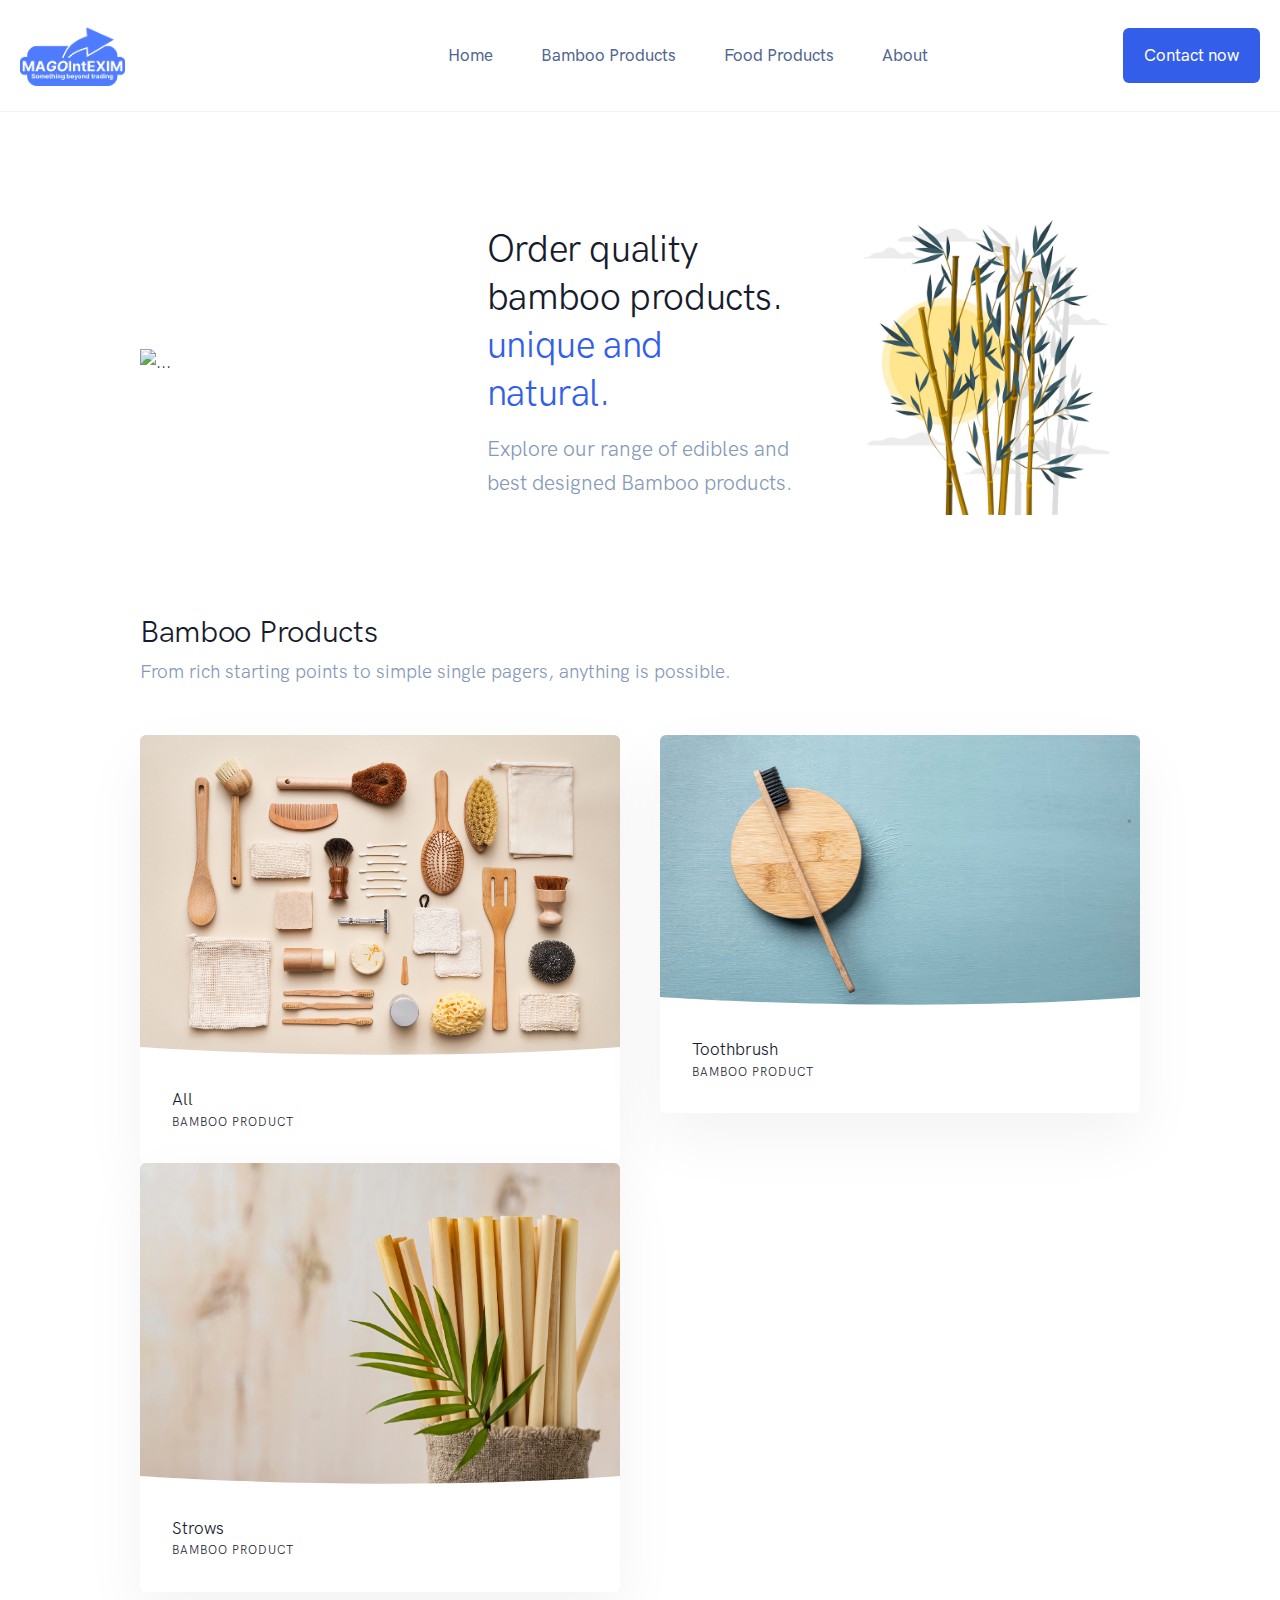
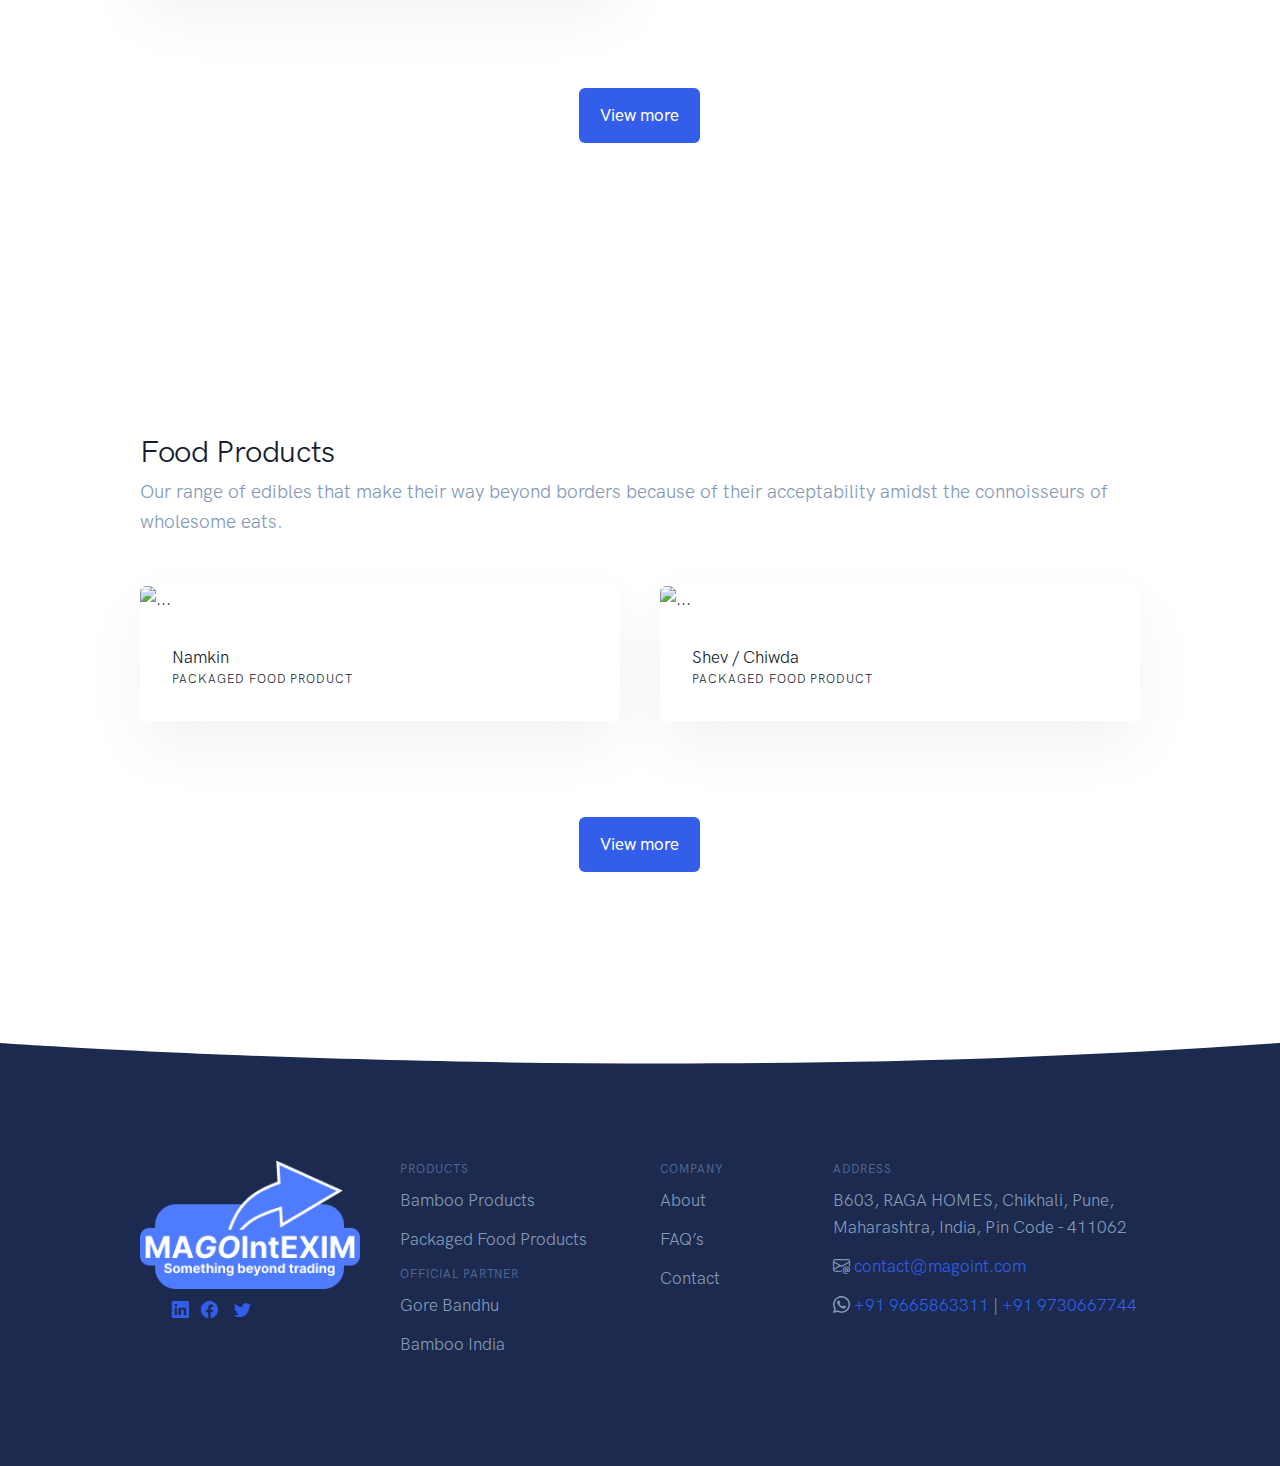
==== commit c89601b6: "changes update" ====
--- a/index.html
+++ b/index.html
@@ -7,15 +7,16 @@
     <link rel="stylesheet" href="../api.mapbox.com/mapbox-gl-js/v0.53.0/mapbox-gl.css" />
     <link rel="stylesheet" href="assets/css/libs.bundle.css" />
     <link rel="stylesheet" href="assets/css/theme.bundle.css" />
+    <link rel="stylesheet" href="https://cdn.jsdelivr.net/npm/bootstrap-icons@1.10.3/font/bootstrap-icons.css">
     <title>MAGO International Exim</title>
   </head>
   <body>
 
     <nav class="navbar navbar-expand-lg navbar-light bg-white border-bottom">
       <div class="container-fluid">
-        <a class="navbar-brand" href="index-2.html">
-          <!-- <img src="assets/img/brand.svg" class="navbar-brand-img" alt="..."> -->
-          <h2 class="text-primary fw-bolder">MAGO Int.Exim</h2>
+        <a class="navbar-brand m-auto" href="index.html">
+          <img src="assets/img/logo/mago-logo-blue.png" class="navbar-brand" style="height: auto; width: 45%;">
+          <!-- <h2 class="text-primary fw-bolder">MAGO Int.Exim</h2> -->
         </a>
         <button class="navbar-toggler" type="button" data-bs-toggle="collapse" data-bs-target="#navbarCollapse" aria-controls="navbarCollapse" aria-expanded="false" aria-label="Toggle navigation">
           <span class="navbar-toggler-icon"></span>
@@ -26,29 +27,19 @@
           </button>
           <ul class="navbar-nav ms-auto">
             <li class="nav-item dropdown">
-              <a class="nav-link dropdown-toggle" id="navbarLandings" data-bs-toggle="dropdown" href="#" aria-haspopup="true" aria-expanded="false">
-                Home
-              </a>
+              <a class="nav-link" href="/index.html">Home</a>
             </li>
             <li class="nav-item dropdown">
-              <a class="nav-link dropdown-toggle" id="navbarPages" data-bs-toggle="dropdown" href="#" aria-haspopup="true" aria-expanded="false">
-                Bamboo Products
-              </a>
+              <a class="nav-link" href="/bamboo-products.html">Bamboo Products</a>
             </li>
             <li class="nav-item dropdown">
-              <a class="nav-link dropdown-toggle" id="navbarAccount" data-bs-toggle="dropdown" href="#" aria-haspopup="true" aria-expanded="false">
-                Food Products
-              </a>
+              <a class="nav-link" href="/food-products.html">Food Products</a>
             </li>
             <li class="nav-item dropdown">
-              <a class="nav-link dropdown-toggle" id="navbarDocumentation" data-bs-toggle="dropdown" href="/about.html" aria-haspopup="true" aria-expanded="false">
-                About
-              </a>
+              <a class="nav-link" href="/about.html">About</a>
             </li>
           </ul>
-          <a class="navbar-btn btn btn-sm btn-primary lift ms-auto" href="#" target="_blank">
-            Contact now
-          </a>
+          <a class="navbar-btn btn btn-primary lift ms-auto" href="/contact.html">Contact now</a>
         </div>
       </div>
     </nav>
@@ -57,11 +48,11 @@
     <section class="pt-4 pt-md-11">
       <div class="container">
         <div class="row align-items-center">
-          <div class="col-12 col-md-5 order-md-2">
-            <img src="assets/img/eco-friendly.jpg" class="img-fluid mb-6 mb-md-0" alt="...">
-          </div>
-          <div class="col-12 col-md-7 order-md-1">
-            <h1 class="display-4">
+          <div class="col-12 col-md-4 order-md-1">
+            <img src="assets/img/food-1.jpg" class="img-fluid mb-6 mb-md-0" alt="...">
+          </div>
+          <div class="col-12 col-md-4 order-md-2">
+            <h1 class="display-5">
               Order quality bamboo products. <br>
               <span class="text-primary">unique and natural.</span>
             </h1>
@@ -69,6 +60,9 @@
               Explore our range of edibles and best designed Bamboo products.
             </p>
           </div>
+          <div class="col-12 col-md-4 order-md-3">
+            <img src="assets/img/eco-friendly.jpg" class="img-fluid mb-6 mb-md-0" alt="...">
+          </div>          
         </div> <!-- / .row -->
       </div> <!-- / .container -->
     </section>
@@ -120,21 +114,6 @@
           </div>
           <div class="col-12 col-md-6">
             <div class="card shadow-light-lg lift lift-lg">
-              <img src="assets/img/toothbrush-2.jpg" alt="..." class="card-img-top">
-              <!-- Shape -->
-              <div class="position-relative">
-                <div class="shape shape-bottom shape-fluid-x text-white">
-                  <svg viewBox="0 0 2880 48" fill="none"><path d="M0 48h2880V0h-720C1442.5 52 720 0 720 0H0v48z" fill="currentColor"/></svg>                
-                </div>
-              </div>
-              <div class="card-body">
-                <h5 class="mb-0 me-auto">Toothbrush</h5>
-                <h6 class="text-uppercase me-2 mb-0">Bamboo Product</h6>
-              </div>
-            </div>
-          </div>
-          <div class="col-12 col-md-6">
-            <div class="card shadow-light-lg lift lift-lg">
               <img src="assets/img/straw.jpg" alt="..." class="card-img-top">
               <!-- Shape -->
               <div class="position-relative">
@@ -149,6 +128,17 @@
             </div>
           </div>
         </div>
+    </section>
+    <section class="pt-8 pt-md-11 pb-8 pb-md-14">
+      <div class="container">
+        <div class="row justify-content-center">
+          <div class="col-12 col-md-10 col-lg-9 col-xl-8 text-center">
+            <a href="/bamboo-products.html" class="btn btn-primary">
+              View more
+            </a>
+          </div>
+        </div> <!-- / .row -->
+      </div> <!-- / .container -->
     </section>
 
     <!-- Food Products -->
@@ -198,16 +188,13 @@
         </div>
       </div>
     </section>
-
-
-    <!-- COMING SOON -->
     <section class="pt-8 pt-md-11 pb-8 pb-md-14">
       <div class="container">
         <div class="row justify-content-center">
           <div class="col-12 col-md-10 col-lg-9 col-xl-8 text-center">
-            <h3>
-              ...and more soon.
-            </h3>
+            <a href="/food-products.html" class="btn btn-primary">
+              View more
+            </a>
           </div>
         </div> <!-- / .row -->
       </div> <!-- / .container -->
@@ -224,30 +211,23 @@
       <div class="container">
         <div class="row">
           <div class="col-12 col-md-4 col-lg-3">
-            <!-- <img src="assets/img/brand.svg" alt="..." class="footer-brand img-fluid mb-2"> -->
-            <h2 class="text-primary fw-bolder">MAGO Int.Exim</h2>
-            <p class="text-gray-700 mb-2">
-              Something beyond trading.
-            </p>
+            <img src="assets/img/logo/mago-logo-blue.png" class="img-fluid mb-2">
+            <!-- <h2 class="text-primary fw-bolder">MAGO Int.Exim</h2>
+            <p class="text-gray-700 mb-2">Something beyond trading.</p> -->
             <ul class="list-unstyled list-inline list-social mb-6 mb-md-0">
+              <li class="list-inline-item list-social-item ms-6">
+                <a href="#!" class="text-decoration-none">
+                  <i class="bi bi-linkedin"></i>
+                </a>
+              </li>
               <li class="list-inline-item list-social-item me-3">
                 <a href="#!" class="text-decoration-none">
-                  <img src="assets/img/icons/social/instagram.svg" class="list-social-icon" alt="...">
+                  <i class="bi bi-facebook" class="list-social-icon"></i>
                 </a>
               </li>
               <li class="list-inline-item list-social-item me-3">
                 <a href="#!" class="text-decoration-none">
-                  <img src="assets/img/icons/social/facebook.svg" class="list-social-icon" alt="...">
-                </a>
-              </li>
-              <li class="list-inline-item list-social-item me-3">
-                <a href="#!" class="text-decoration-none">
-                  <img src="assets/img/icons/social/twitter.svg" class="list-social-icon" alt="...">
-                </a>
-              </li>
-              <li class="list-inline-item list-social-item">
-                <a href="#!" class="text-decoration-none">
-                  <img src="assets/img/icons/social/pinterest.svg" class="list-social-icon" alt="...">
+                  <i class="bi bi-twitter"></i>
                 </a>
               </li>
             </ul>
@@ -278,11 +258,6 @@
                 </li>
                 <li class="mb-3">
                   <a href="/about.html" class="text-reset">
-                    Amba Bhadang
-                  </a>
-                </li>
-                <li class="mb-3">
-                  <a href="/about.html" class="text-reset">
                     Bamboo India
                   </a>
                 </li>
@@ -316,14 +291,21 @@
             </h6>
             <ul class="list-unstyled text-muted mb-0">
               <li class="mb-3">
-                <a href="#!" class="text-reset">
+                <span class="text-reset">
                   B603, RAGA HOMES, Chikhali, Pune, Maharashtra, India, Pin Code - 411062
-                </a>
-              </li>
-              <li class="mb-3">
-                <a href="#!" class="text-reset">
-                  Email : magointexim@gmail.com
-                </a>
+                </span>
+              </li>
+              <li class="mb-3">
+                <span class="text-reset">
+                  <i class="bi bi-envelope-at"></i>
+                  <a href="mailto:contact@magoint.com">contact@magoint.com</a>
+                </span>
+              </li>
+              <li class="mb-3">
+                <span class="text-reset">
+                  <i class="bi bi-whatsapp"></i>
+                  <a href="tel:+919665863311">+91 9665863311</a> | <a href="tel:+919665863311">+91 9730667744</a>
+                </span>
               </li>
             </ul>
           </div>
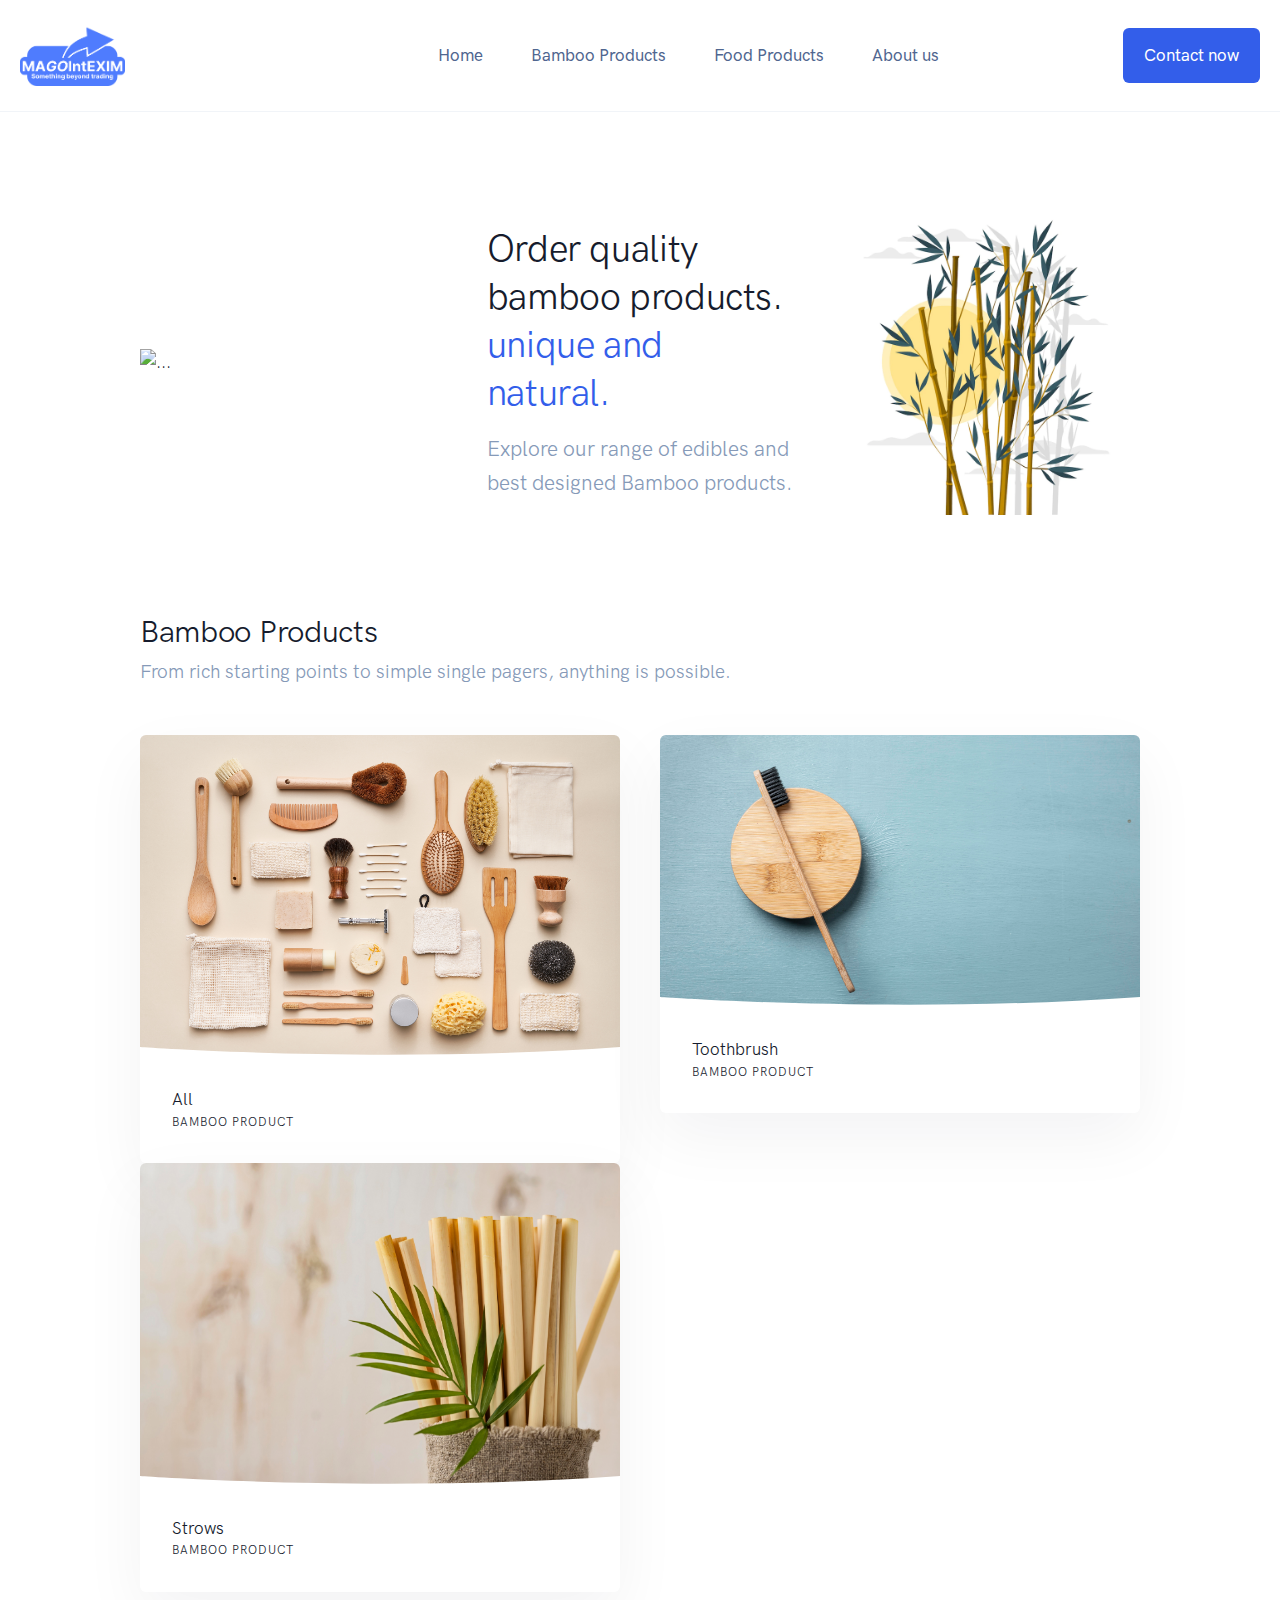
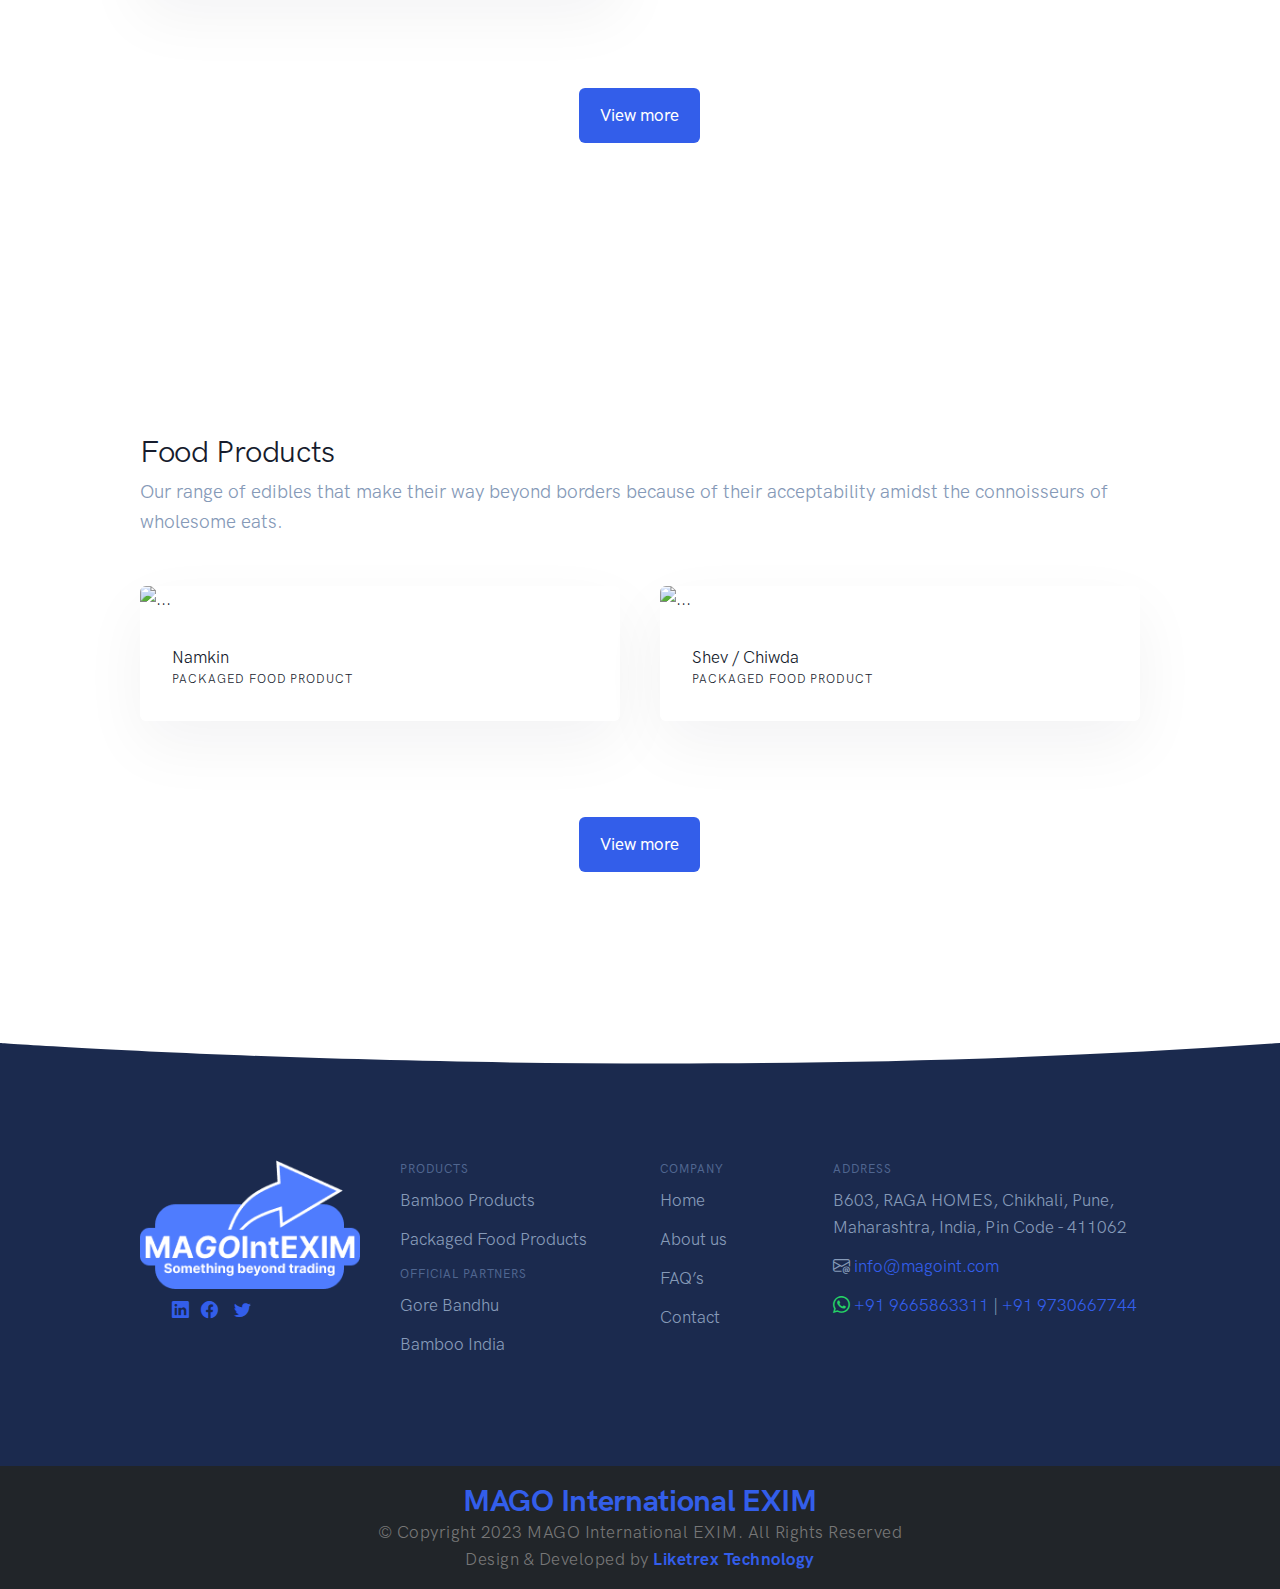
==== commit edb22666: "changes" ====
--- a/index.html
+++ b/index.html
@@ -36,7 +36,7 @@
               <a class="nav-link" href="/food-products.html">Food Products</a>
             </li>
             <li class="nav-item dropdown">
-              <a class="nav-link" href="/about.html">About</a>
+              <a class="nav-link" href="/about.html">About us</a>
             </li>
           </ul>
           <a class="navbar-btn btn btn-primary lift ms-auto" href="/contact.html">Contact now</a>
@@ -248,7 +248,7 @@
                 </a>
               </li>
               <h6 class="fw-bold text-uppercase text-gray-700">
-                Official Partner
+                Official Partners
               </h6>
               
                 <li class="mb-3">
@@ -269,8 +269,13 @@
             </h6>
             <ul class="list-unstyled text-muted mb-0">
               <li class="mb-3">
+                <a href="/index.html" class="text-reset">
+                  Home
+                </a>
+              </li>
+              <li class="mb-3">
                 <a href="/about.html" class="text-reset">
-                  About
+                  About us
                 </a>
               </li>
               <li class="mb-3">
@@ -298,12 +303,12 @@
               <li class="mb-3">
                 <span class="text-reset">
                   <i class="bi bi-envelope-at"></i>
-                  <a href="mailto:contact@magoint.com">contact@magoint.com</a>
+                  <a href="mailto:contact@magoint.com">info@magoint.com</a>
                 </span>
               </li>
               <li class="mb-3">
                 <span class="text-reset">
-                  <i class="bi bi-whatsapp"></i>
+                  <i class="bi bi-whatsapp" style="color: #25d366;"></i>
                   <a href="tel:+919665863311">+91 9665863311</a> | <a href="tel:+919665863311">+91 9730667744</a>
                 </span>
               </li>
@@ -312,6 +317,20 @@
         </div>
       </div>
     </footer>
+
+    <footer class="copyright py-4">
+      <div class="container text-center">
+        <h2 class="logo"><a href="index.html">MAGO International EXIM</a></h2>
+        <div class="middle copyright">
+          <p>© Copyright 2023 MAGO International EXIM. All Rights Reserved</p>
+          <p>Design & Developed by<a href="https://liketrex.com/" target="_blank"> Liketrex Technology </a></p>
+        </div>
+      </div>
+      <style scoped>
+        .copyright h2{margin: 0;line-height: normal;}.copyright a{font-weight: bold;text-decoration: none;}.copyright p{margin: 0;text-decoration: none;}.copyright{background-color: #212529;margin: 0;color: #777;letter-spacing: .5px;}
+      </style>
+    </footer> 
+
     <script src='../api.mapbox.com/mapbox-gl-js/v0.53.0/mapbox-gl.js'></script>
     <script src="assets/js/vendor.bundle.js"></script>
     <script src="assets/js/theme.bundle.js"></script>
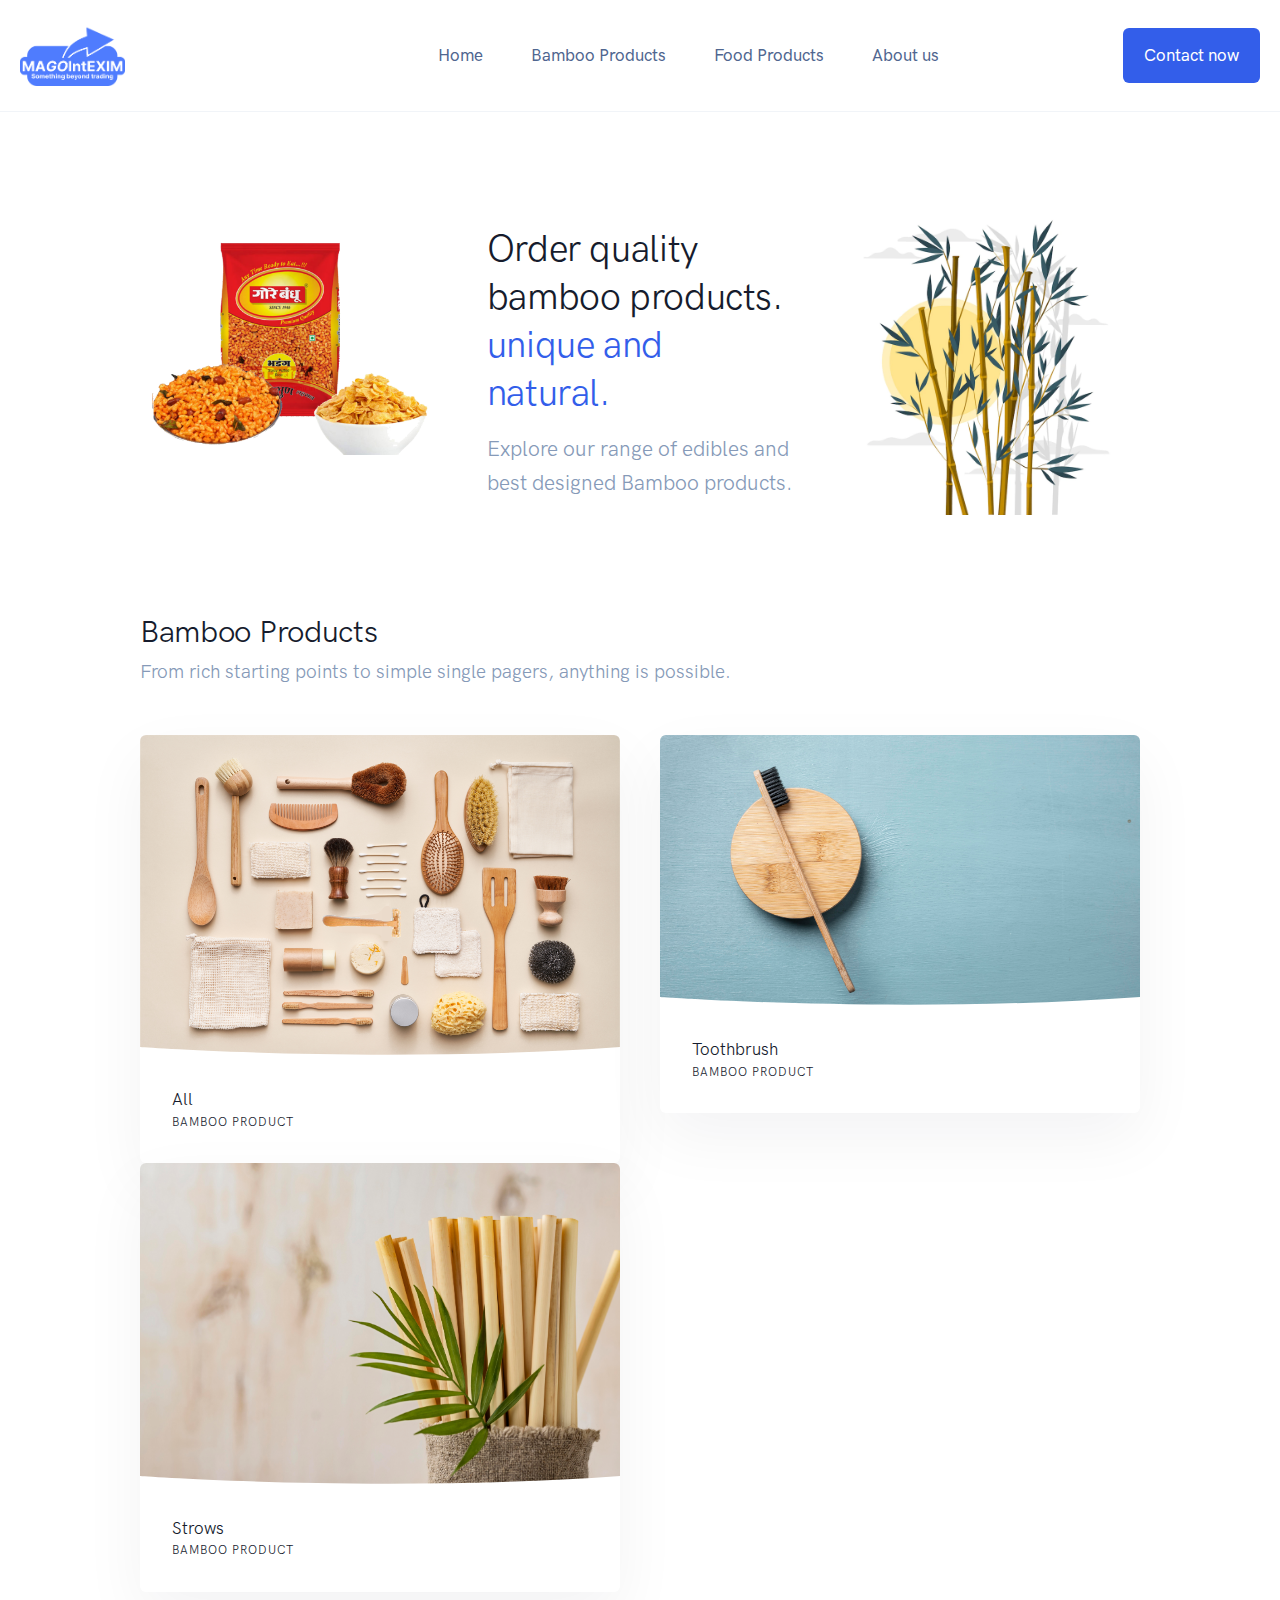
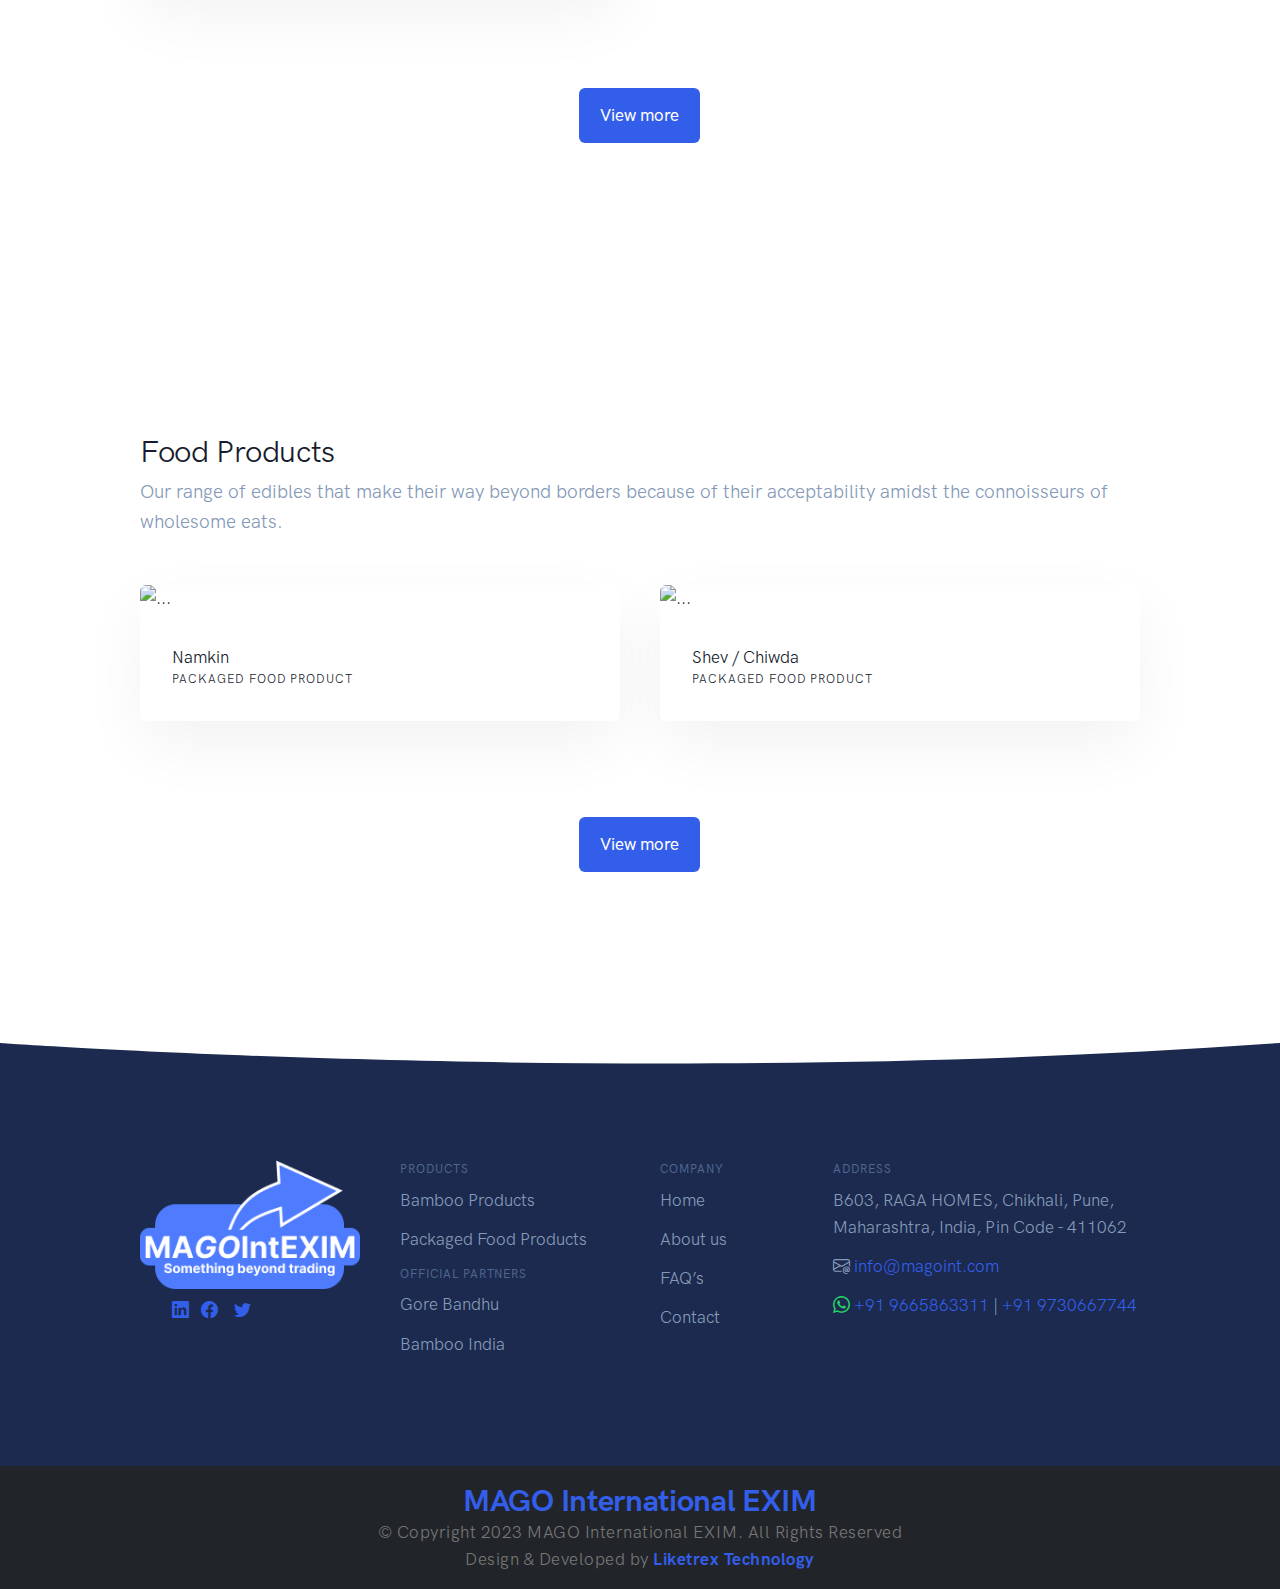
==== commit f24e885e: "final" ====
--- a/index.html
+++ b/index.html
@@ -49,7 +49,7 @@
       <div class="container">
         <div class="row align-items-center">
           <div class="col-12 col-md-4 order-md-1">
-            <img src="assets/img/food-1.jpg" class="img-fluid mb-6 mb-md-0" alt="...">
+            <img src="assets/img/product/landing-page-food.png" class="img-fluid mb-6 mb-md-0" alt="...">
           </div>
           <div class="col-12 col-md-4 order-md-2">
             <h1 class="display-5">
@@ -84,7 +84,7 @@
         <div class="row">
           <div class="col-12 col-md-6">
             <div class="card shadow-light-lg lift lift-lg">
-              <img src="assets/img/all-bamboo-products.jpg" alt="..." class="card-img-top">
+              <img src="assets/img/product/all-bamboo-products.png" alt="..." class="card-img-top">
               <!-- Shape -->
               <div class="position-relative">
                 <div class="shape shape-bottom shape-fluid-x text-white">
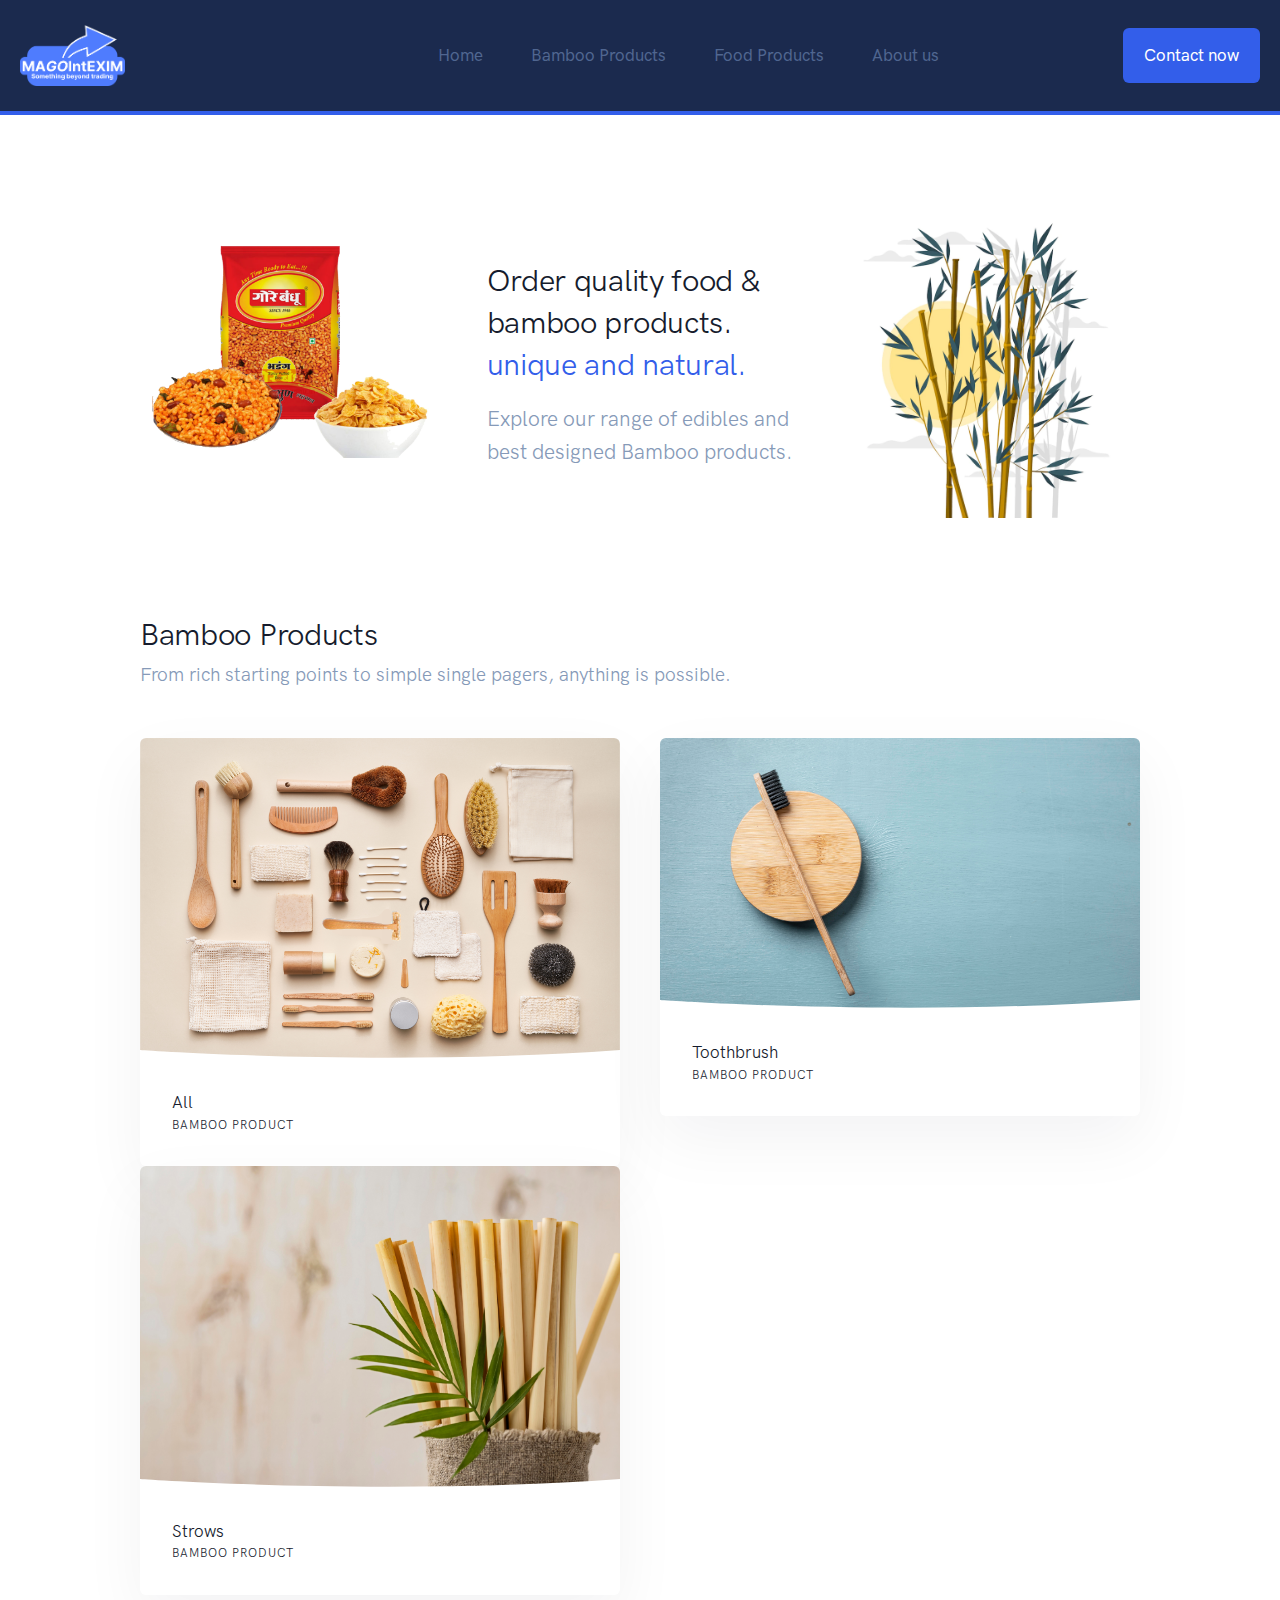
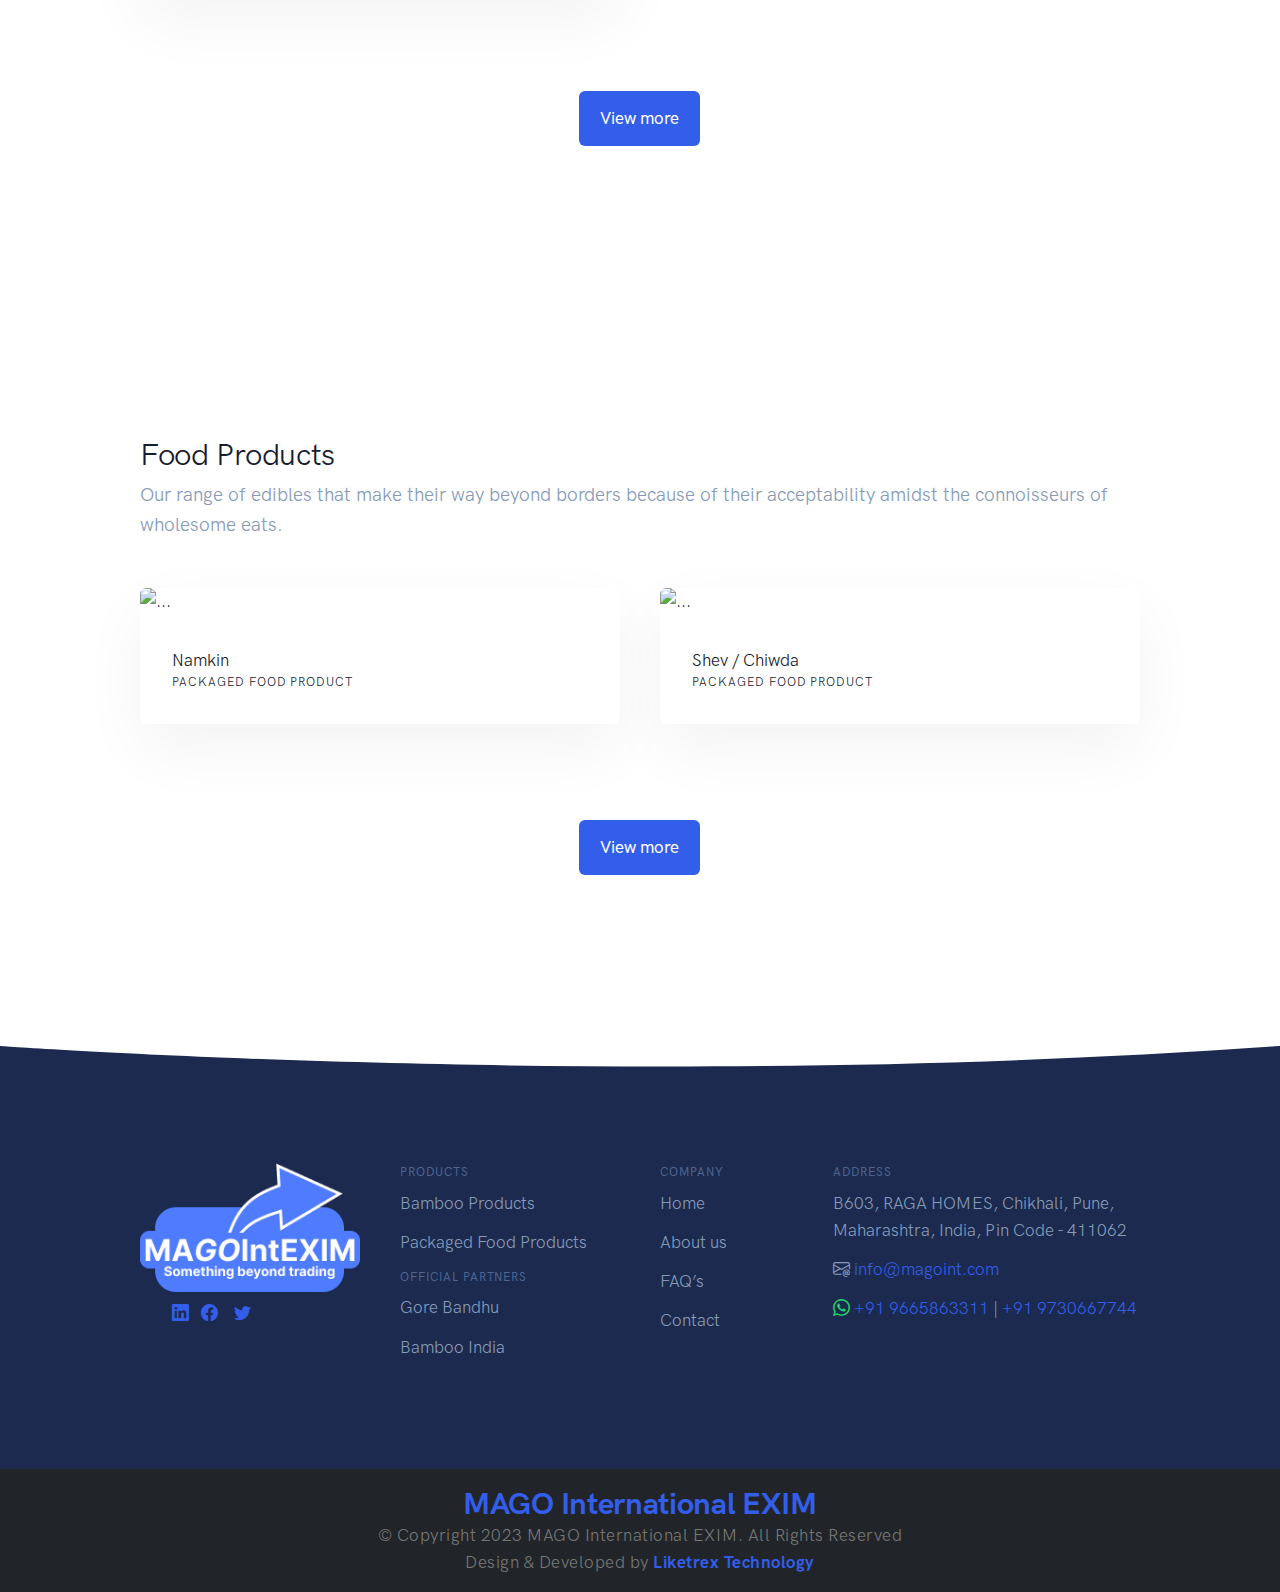
==== commit 768b698f: "small change" ====
--- a/index.html
+++ b/index.html
@@ -12,7 +12,7 @@
   </head>
   <body>
 
-    <nav class="navbar navbar-expand-lg navbar-light bg-white border-bottom">
+    <nav class="navbar navbar-expand-lg navbar-light bg-dark border-bottom border-primary border-4">
       <div class="container-fluid">
         <a class="navbar-brand m-auto" href="index.html">
           <img src="assets/img/logo/mago-logo-blue.png" class="navbar-brand" style="height: auto; width: 45%;">
@@ -43,7 +43,6 @@
         </div>
       </div>
     </nav>
-
     <!-- WELCOME -->
     <section class="pt-4 pt-md-11">
       <div class="container">
@@ -52,10 +51,11 @@
             <img src="assets/img/product/landing-page-food.png" class="img-fluid mb-6 mb-md-0" alt="...">
           </div>
           <div class="col-12 col-md-4 order-md-2">
-            <h1 class="display-5">
-              Order quality bamboo products. <br>
+            
+            <h2 class="display-">
+              Order quality food & bamboo products. <br>
               <span class="text-primary">unique and natural.</span>
-            </h1>
+            </h2>
             <p class="lead text-muted mb-0">
               Explore our range of edibles and best designed Bamboo products.
             </p>
@@ -290,7 +290,7 @@
               </li>
             </ul>
           </div>
-          <div class="col-6 col-md-4 col-lg-4">
+          <div class="col-12 col-md-4 col-lg-4">
             <h6 class="fw-bold text-uppercase text-gray-700">
               Address
             </h6>
